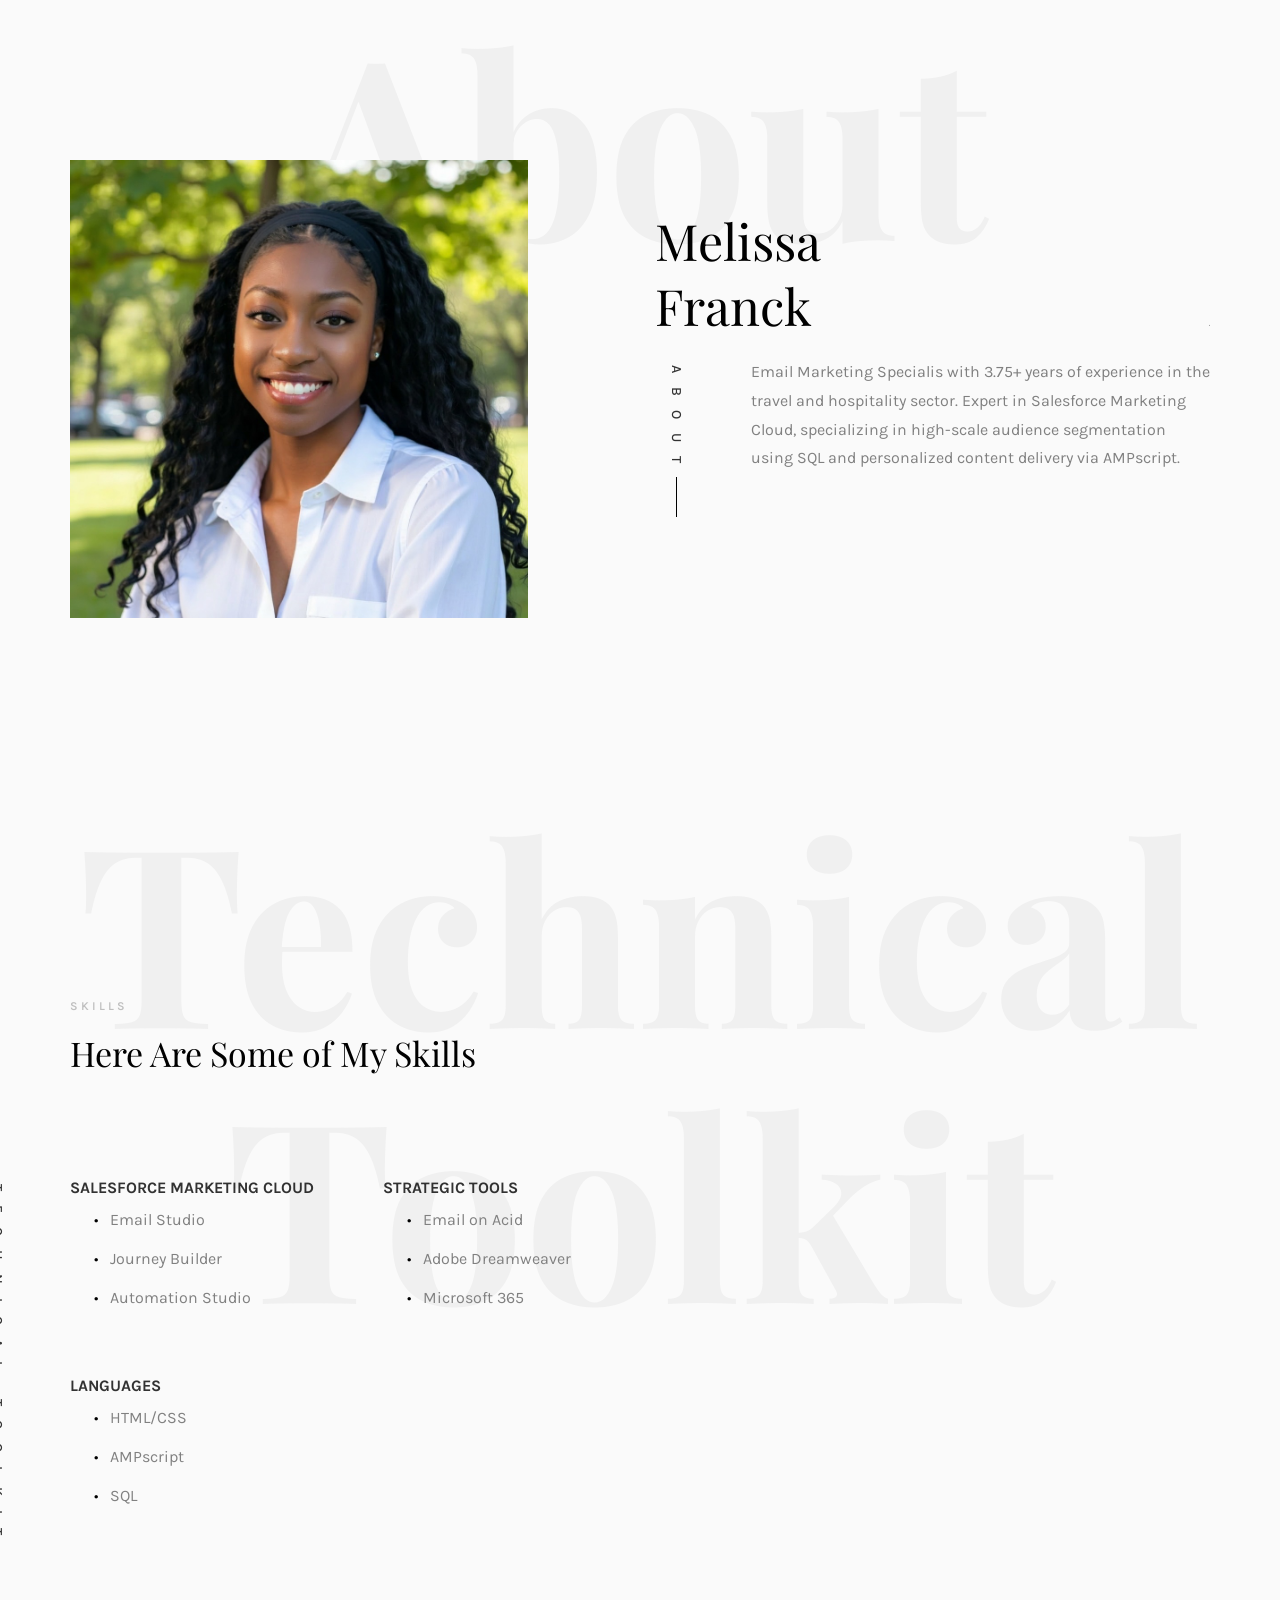
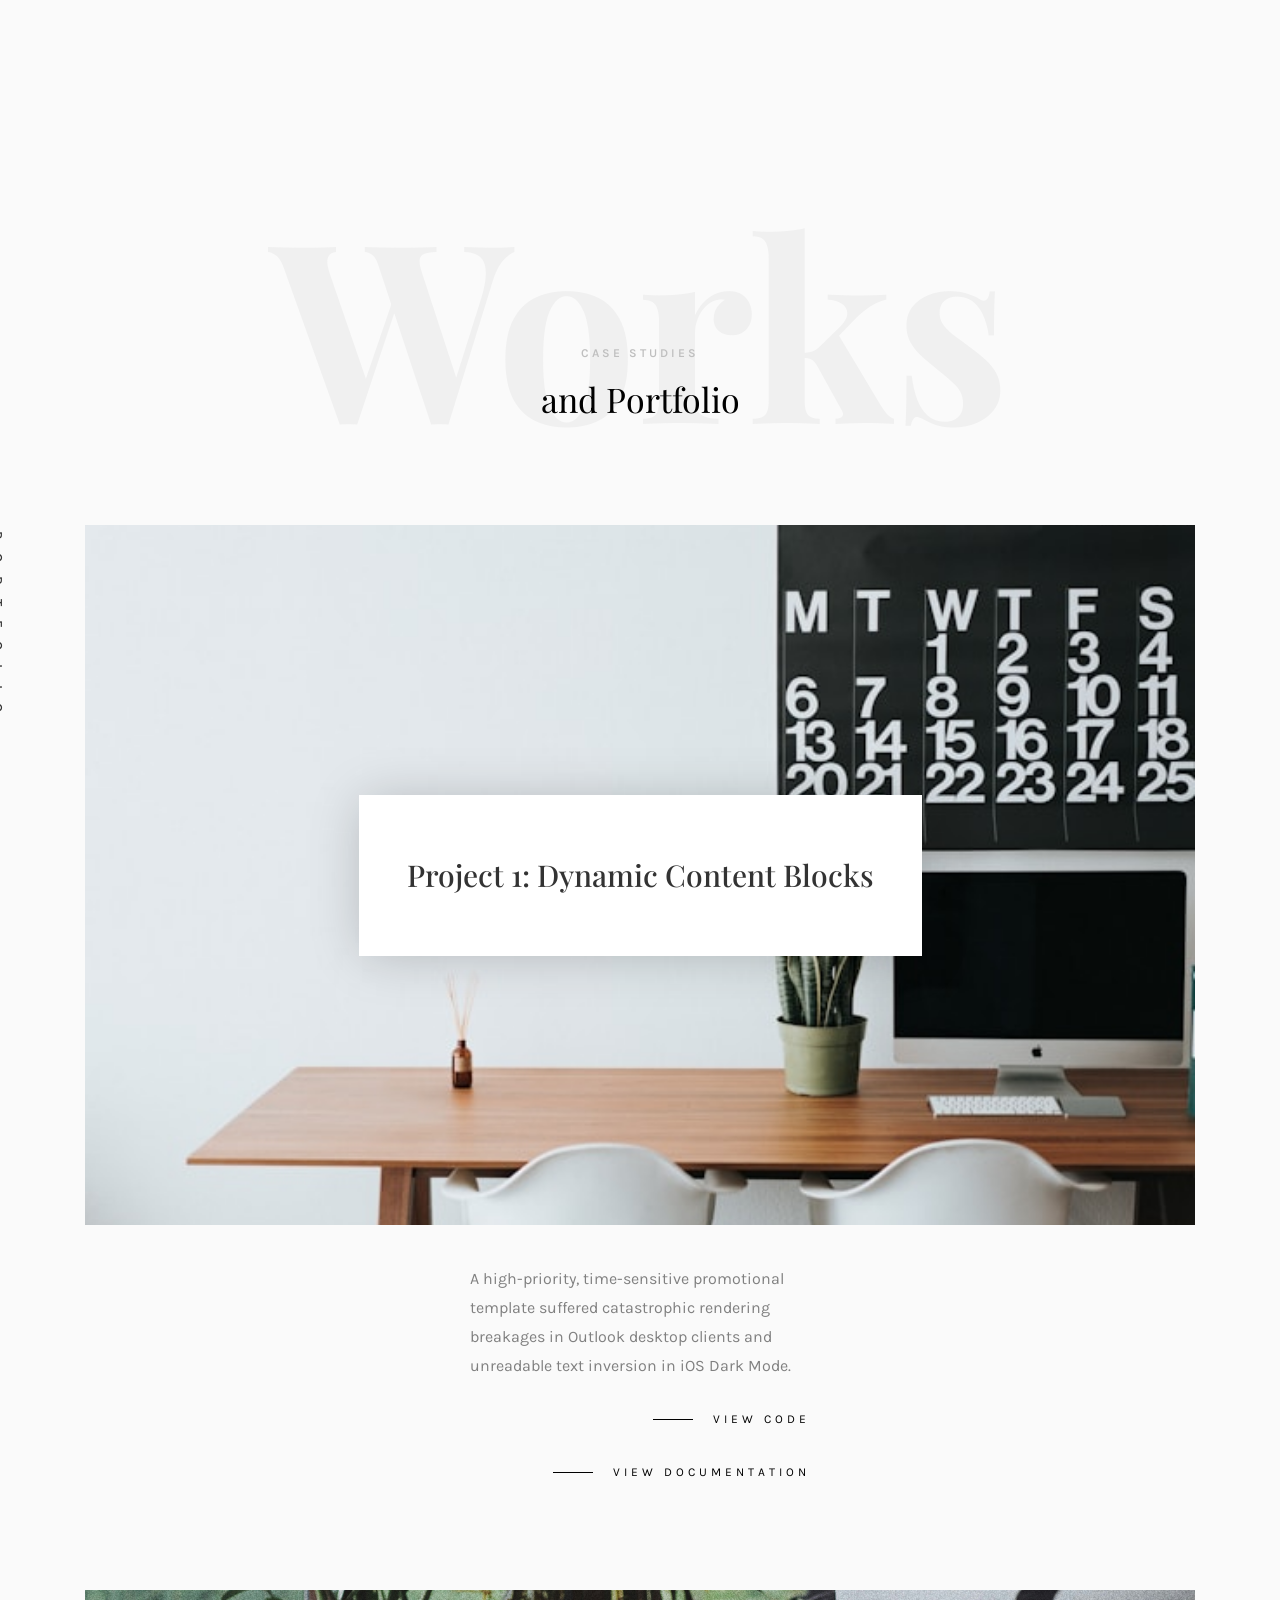
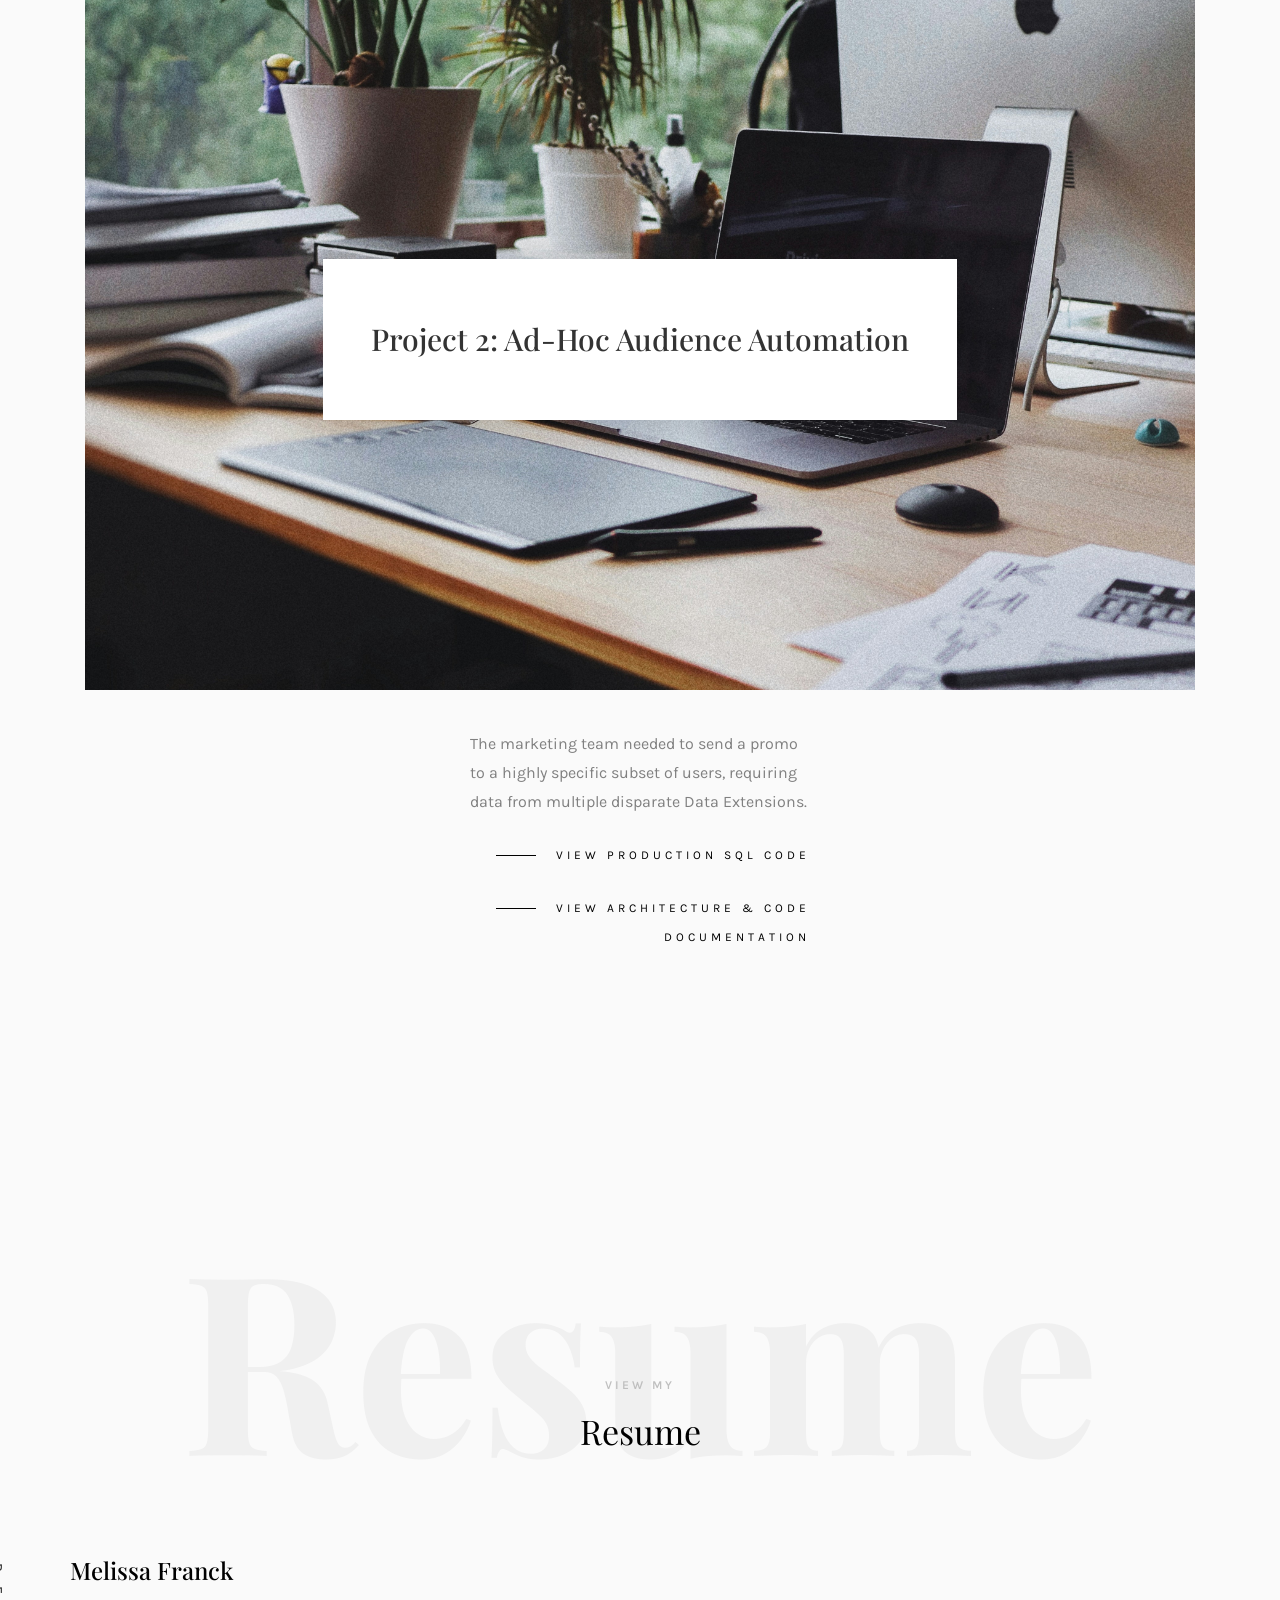
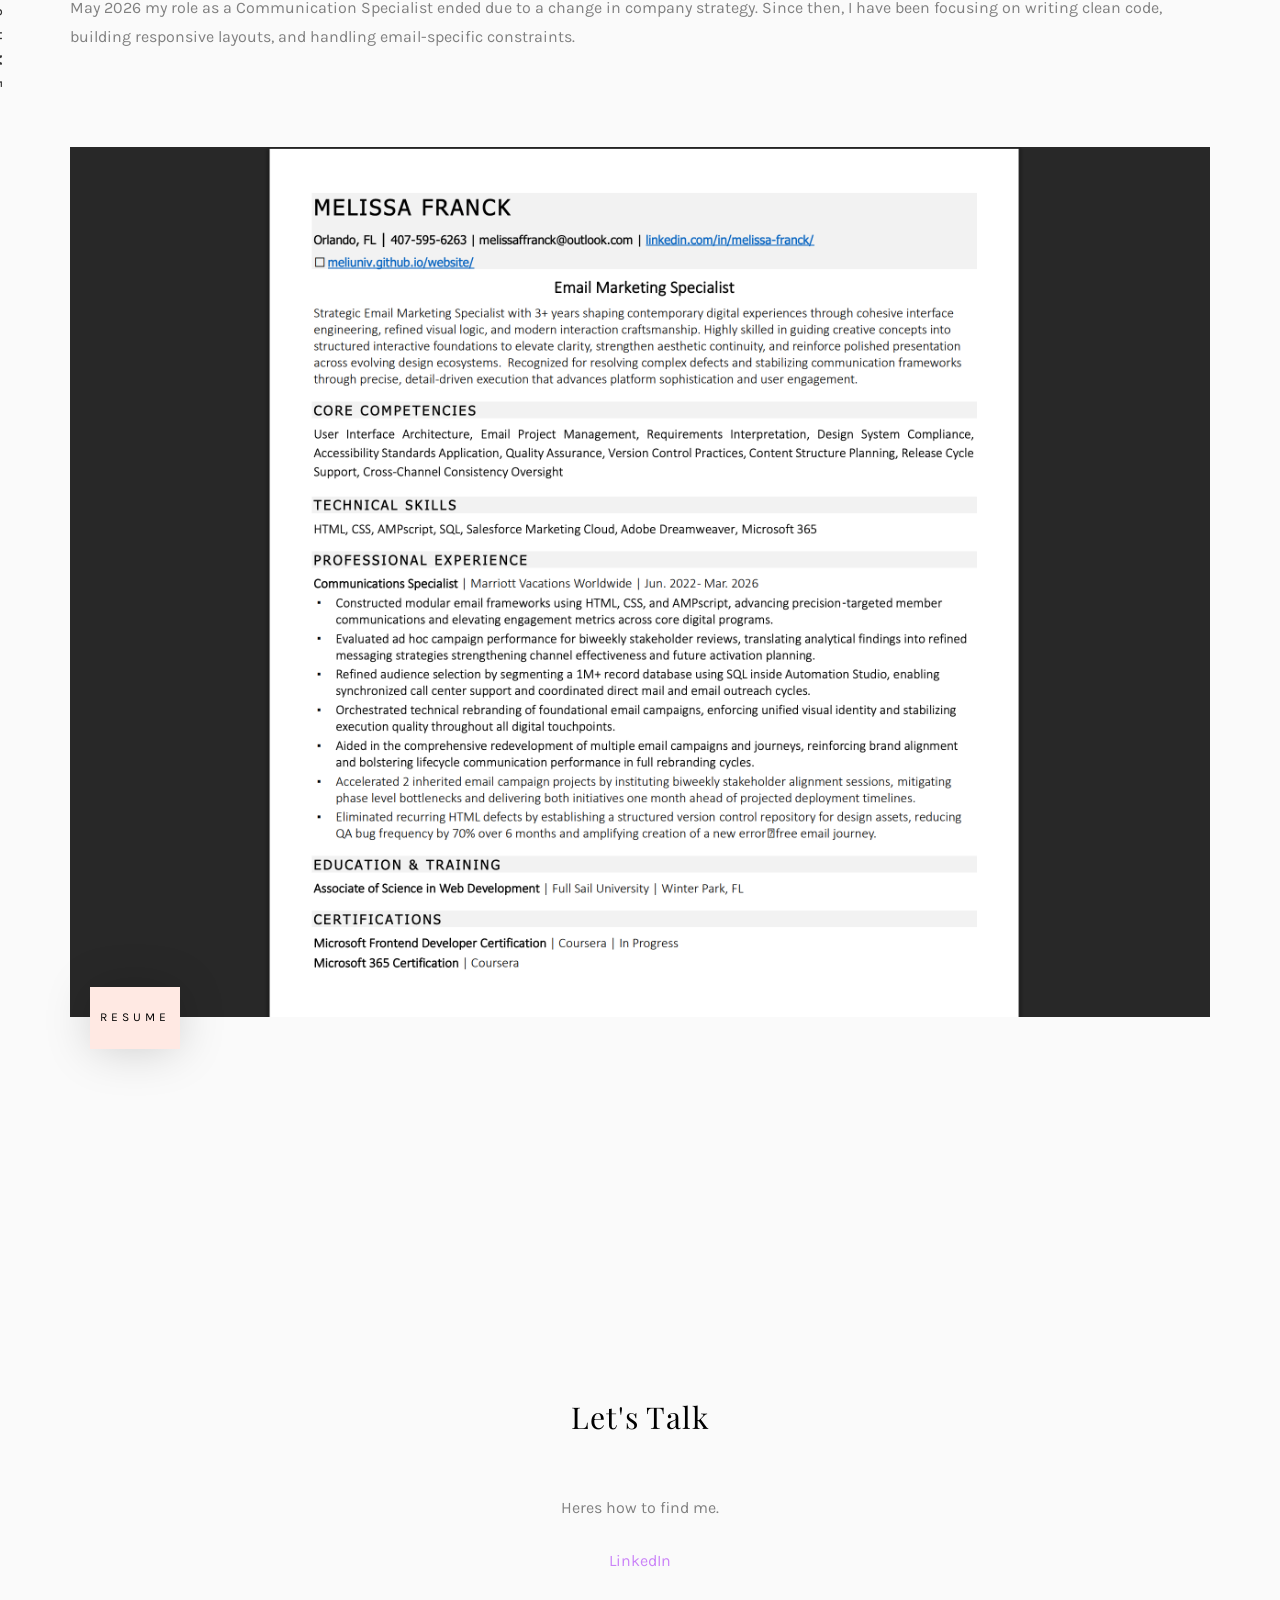
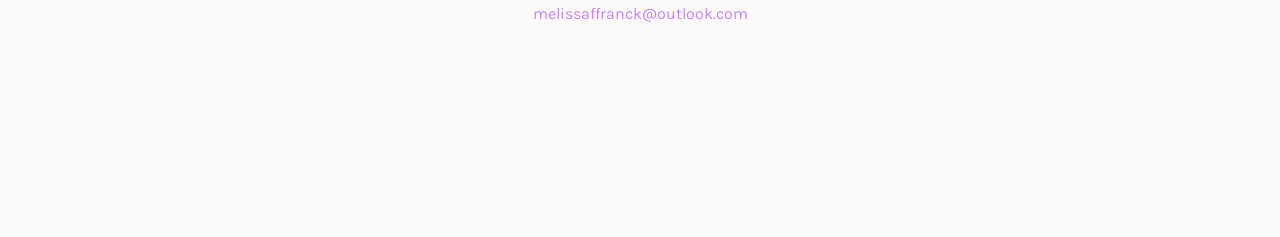
==== index.html @ dae43b3b "updated resume section and png and showed projects" ====
<!DOCTYPE HTML>
<html>
	<head>
	<meta charset="utf-8">
	<meta http-equiv="X-UA-Compatible" content="IE=edge">
	<title>Melissa Franck</title>
	<meta name="viewport" content="width=device-width, initial-scale=1.0">
	<meta name="description" content="" />
	<meta name="keywords" content="" />
	<meta name="author" content="" />

  <!-- Facebook and Twitter integration -->
	<meta property="og:title" content=""/>
	<meta property="og:image" content=""/>
	<meta property="og:url" content=""/>
	<meta property="og:site_name" content=""/>
	<meta property="og:description" content=""/>
	<meta name="twitter:title" content="" />
	<meta name="twitter:image" content="" />
	<meta name="twitter:url" content="" />
	<meta name="twitter:card" content="" />

	<!-- Place favicon.ico and apple-touch-icon.png in the root directory -->
	<link rel="shortcut icon" href="favicon.ico">

	<link href="https://fonts.googleapis.com/css?family=Karla:400,700" rel="stylesheet">
	<link href="https://fonts.googleapis.com/css?family=Playfair+Display:400,400i,700" rel="stylesheet">
	
	<!-- Animate.css -->
	<link rel="stylesheet" href="css/animate.css">
	<!-- Icomoon Icon Fonts-->
	<link rel="stylesheet" href="css/icomoon.css">
	<!-- Bootstrap  -->
	<link rel="stylesheet" href="css/bootstrap.css">
	<!-- Owl Carousel -->
	<link rel="stylesheet" href="css/owl.carousel.min.css">
	<link rel="stylesheet" href="css/owl.theme.default.min.css">
	<!-- Magnific Popup -->
	<link rel="stylesheet" href="css/magnific-popup.css">

	<link rel="stylesheet" href="css/style.css">


	<!-- Modernizr JS -->
	<script src="js/modernizr-2.6.2.min.js"></script>
	<!-- FOR IE9 below -->
	<!--[if lt IE 9]>
	<script src="js/respond.min.js"></script>
	<![endif]-->

	</head>
	<body>

	<nav id="colorlib-main-nav" role="navigation">
		<a href="#" class="js-colorlib-nav-toggle colorlib-nav-toggle active"><i></i></a>
		<div class="js-fullheight colorlib-table">
			<div class="colorlib-table-cell js-fullheight">
				<div class="row">
					<div class="col-md-12">
						<div class="form-group">
							<input type="text" class="form-control" id="search" placeholder="Enter any key to search...">
							<button type="submit" class="btn btn-primary"><i class="icon-search3"></i></button>
						</div>
					</div>
				</div>
				<div class="row">
					<div class="col-md-12">
						<ul>
							<li class="active"><a href="index.html">Home</a></li>
							<li><a href="services.html">Services</a></li>
							<li><a href="work.html">Work</a></li>
							<li><a href="blog.html">Blog</a></li>
							<li><a href="about.html">About</a></li>
							<li><a href="contact.html">Contact</a></li>
						</ul>
					</div>
				</div>
				<div class="row">
					<div class="col-md-12">
						<h2 class="head-title">Works</h2>
						<a href="images/work-1.jpg" class="gallery image-popup-link text-center" style="background-image: url(images/work-1.jpg);">
							<span><i class="icon-search3"></i></span>
						</a>
						<a href="images/work-2.jpg" class="gallery image-popup-link text-center" style="background-image: url(images/work-2.jpg);">
							<span><i class="icon-search3"></i></span>
						</a>
						<a href="images/work-3.jpg" class="gallery image-popup-link text-center" style="background-image: url(images/work-3.jpg);">
							<span><i class="icon-search3"></i></span>
						</a>
						<a href="images/work-4.jpg" class="gallery image-popup-link text-center" style="background-image: url(images/work-4.jpg);">
							<span><i class="icon-search3"></i></span>
						</a>
					</div>
				</div>
			</div>
		</div>
	</nav>
	
	<!--<div id="colorlib-page">
		<header>
			<div class="container">
				<div class="row">
					<div class="col-md-12">
						<div class="colorlib-navbar-brand">
							<a class="colorlib-logo" href="index.html"><span>No</span><span>ah</span></a>
						</div>
						<a href="#" class="js-colorlib-nav-toggle colorlib-nav-toggle"><i></i></a>
					</div>
				</div>
			</div>
		</header>--->
		<div id="colorlib-about">
			<div class="container">
				<div class="row text-center">
					<h2 class="bold">About</h2>
				</div>
				<div class="row">
					<div class="col-md-5 animate-box">
						<div class="owl-carousel3">
							<div class="item">
								<img class="img-responsive about-img" src="images/mf-pfp_1.jpeg" alt="html5 bootstrap template by colorlib.com">
							</div>
							<div class="item">
								<img class="img-responsive about-img" src="images/mf-pfp_2.jpeg" alt="html5 bootstrap template by colorlib.com">
							</div>
						</div>
					</div>
					<div class="col-md-6 col-md-push-1 animate-box">
						<div class="about-desc">
							<div class="owl-carousel3">
								<div class="item">
									<h2><span>Melissa</span><span>Franck</span></h2>
								</div>
								<div class="item">
									<h2><span>I'm</span><span>A Email Marketing Specialist</span></h2>
								</div>
							</div>
							<div class="desc">
								<div class="rotate">
									<h2 class="heading">About</h2>
								</div>
								<p> Email Marketing Specialis with 3.75+ years of
									experience in the travel and hospitality sector. Expert in
									Salesforce Marketing Cloud, specializing in high-scale
									audience segmentation using SQL and personalized
									content delivery via AMPscript.</p>
						
								
							</div>
						</div>
					</div>
				</div>
			</div>
		</div>
		<div id="colorlib-services">
			<div class="container">
				<div class="row text-center">
					<h2 class="bold">Technical Toolkit</h2>
				</div>
				    <div class="row">
					<div class="col-md-12">
						<div class="services-flex">
							<div class="one-third">
								<div class="row">
									<div class="col-md-12 col-md-offset-0 animate-box intro-heading">
										<span>Skills</span>
										<h2>Here Are Some of My Skills</h2>
									</div>
								</div>
								<div class="row">
									<div class="col-md-12">
										<div class="rotate">
											<h2 class="heading">Technical Toolkit</h2>
										</div>
									</div>
									<div class="col-md-6">
										<div class="services animate-box">
											<h3>Salesforce Marketing Cloud</h3>
											<ul>
												<li>Email Studio</li>
												<li>Journey Builder</li>
												<li>Automation Studio</li>												
											</ul>
										</div>
									
										
										<div class="services animate-box">
											<h3>Languages</h3>
											<ul>
												<li>HTML/CSS</li>
												<li>AMPscript</li>
												<li>SQL</li>
											</ul>
										</div>
										
										
									</div>
									<div class="col-md-6">
										<div class="services animate-box">
											<h3>Strategic Tools</h3>
											<ul>
												<li>Email on Acid</li>
												<li>Adobe Dreamweaver</li>
												<li>Microsoft 365</li>
											</ul>
										</div>
										
										<!--<div class="services animate-box">
											<h3>4 - Web Marketing</h3>
											<ul>
												<li>Sales Marketing</li>
												<li>Invoice</li>
												<li>eCommerce</li>
											</ul>
										</div>-->
									</div>
								</div>
							</div>
							<div class="one-forth services-img" style="background-image: url(images/services-img-1.jpg);">
							</div>
						</div>
					</div>
				</div>
			</div>
		</div>

		<div id="colorlib-work">
			<div class="container">
				<div class="row text-center">
					<h2 class="bold">Works</h2>
				</div>
				<div class="row">
					<div class="col-md-12 col-md-offset-0 text-center animate-box intro-heading">
						<span>Case Studies</span>
						<h2>and Portfolio</h2>
					</div>
				</div>
				<div class="row">
					<div class="col-md-12">
						<div class="rotate">
							<h2 class="heading">Portfolio</h2>
						</div>
					</div>
				</div>
				<!--<div class="row">
					<div class="col-md-12">
						<div class="work-entry animate-box">
							<a href="emails/sunny-ventures.html" class="work-img" style="background-image: url(images/project-a-bg.jpg);">
								<div class="display-t">
									<div class="work-name">
										<h2>Comprehensive Campaign Breakdown</h2>
									</div>
								</div>
							</a>
							<div class="col-md-4 col-md-offset-4">
								<div class="desc">
									<p>Coded a fully responsive light mode HTML promotional email featuring a dynamic CSS/GIF countdown timer. Performed extensive QA testing using Litmos/Email on Acid to ensure fallback static images displayed perfectly if a mail client blocked animations.</p>
									<p class="read"><a href="emails/sunny-ventures.html">View More</a></p>
								</div>
							</div>
						</div>
					</div> 
					<div class="col-md-12">
						<div class="work-entry animate-box">
							<a href="emails/traveler-recap.html" class="work-img" style="background-image: url(images/project-b-bg.jpg);">
								<div class="display-t">
									<div class="work-name">
										<h2>Dynamic Personalization & Data Schema Mapping Using AMPscript</h2>
									</div>
								</div>
							</a>
							<div class="col-md-4 col-md-offset-4">
								<div class="desc">
									<p>Developed an automated HTML email template using AMPscript to dynamically pull unique data points (maps "nights stayed," "loyalty points earned," and "favorite destinations") from a mock relational database.</p>
									<p class="read"><a href="emails/traveler-recap.html">View More</a></p>
								</div>
							</div>
						</div>
					</div>-->
					<div class="col-md-12">
						<div class="work-entry animate-box">
							<a href="#" class="work-img" style="background-image: url(images/project-c-bg.jpg);">
								<div class="display-t">
									<div class="work-name">
										<h2>Project 1: Dynamic Content Blocks</h2>
									</div>
								</div>
							</a>
							<div class="col-md-4 col-md-offset-4">
								<div class="desc">
									<p>A high-priority, time-sensitive promotional template suffered catastrophic rendering breakages in Outlook desktop clients and unreadable text inversion in iOS Dark Mode.</p>
									<p class="read"><a href="emails/project-1-ampscript/ampscriptEmail.html">View Code</a></p>
									<p class="read"><a href="emails/project-1-ampscript/README.md">View Documentation</a></p>
								</div>
							</div>
						</div>
					</div>
					<div class="col-md-12">
						<div class="work-entry animate-box">
							<a href="emails/project-4-sql/README.md" class="work-img" style="background-image: url(images/project-d-bg.jpg);">
								<div class="display-t">
									<div class="work-name">
										<h2>Project 2: Ad-Hoc Audience Automation</h2>
									</div>
								</div>
							</a>
							<div class="col-md-4 col-md-offset-4">
								<div class="desc">
									<p>The marketing team needed to send a promo to a highly specific subset of users, requiring data from multiple disparate Data Extensions.</p>
									<p class="read"><a href="emails/project-2-sql/adhoc_segmentation.sql">View Production SQL Code</a></p>
									<p class="read"><a href="emails/project-2-sql/README.md">View Architecture & Code Documentation</a></p>
								
								</div>
							</div>
						</div>
					</div>
				</div>
			</div>
		</div>

		<div id="colorlib-blog">
			<div class="container">
				<div class="row text-center">
					<h2 class="bold">Resume</h2>
				</div>
				<div class="row">
					<div class="col-md-12 col-md-offset-0 text-center animate-box intro-heading">
						<span>View My</span>
						<h2>Resume</h2>
					</div>
				</div>
				<div class="row">
					<div class="col-md-12">
						<div class="rotate">
							<h2 class="heading">Resume</h2>
						</div>
					</div>
				</div>
				<div class="row">
					<div>
						<div class="item">
							<div class="col-md-12">
								<div class="article">
									<!--<a href="blog.html" class="blog-img">
										<img class="img-responsive" src="images/FranckMResume202604.png" alt="Melissa Franck Resume">
										<div class="overlay"></div>
										<div class="link">
											<span class="read">View Resume</span>
										</div>
									</a>-->
									<div class="desc">
										<!--<span class="meta">As of May 2026</span>-->
										<h2><a href="pdf/FMelissa_Resume.pdf">Melissa Franck</a></h2>
										<p>May 2026 my role as a Communication Specialist ended due to a change in company strategy. Since then, I have been focusing on writing clean code, building responsive layouts, and handling email-specific constraints.</p>
									</div>
								</div>
							</div>
						</div>
						<div class="item">
							<div class="col-md-12">
								<div class="article">
									<a href="pdf/FMelissa_Resume.pdf" class="blog-img">
										<img class="img-responsive" src="images/FranckMelissa_Resume.png" alt="Melissa Franck Resume">
										<div class="overlay"></div>
										<div class="link">
											<span class="read">Read more</span>
										</div>
									</a>
									<div class="desc">
										<span class="meta">Resume</span>
										<!--<h2><a href="blog.html">A Japanese Constellation</a></h2>
										<p>When she reached the first hills of the Italic Mountains, she had a last view back on the skyline of her hometown Bookmarksgrove</p>-->
									</div>
								</div>
							</div>
						</div>
					<!--<div class="item">
							<div class="col-md-12">
								<div class="article">
									<a href="https://coursera.org/share/548babc1b8b33291d6749900188034a8" class="blog-img">
										<img class="img-responsive" src="images/Coursera-Certification.png" alt="Melissa Franck Coursera Certification">
										<div class="overlay"></div>
										<div class="link">
											<span class="read">Read More</span>
										</div>
									</a>
									<div class="desc">
										<span class="meta">Foundations of Front-End Development</span>
										<h2><a href="blog.html">A Japanese Constellation</a></h2>
										<p>When she reached the first hills of the Italic Mountains, she had a last view back on the skyline of her hometown Bookmarksgrove</p>
									</div>
								</div>
							</div>
						</div>-->
					</div>
				</div>
			</div>
		</div>

		<!--<div id="colorlib-testimony">
			<div class="container">
				<div class="row text-center">
					<h2 class="bold">Testimonies</h2>
				</div>
				<div class="row">
					<div class="col-md-12 col-md-offset-0 text-center animate-box intro-heading">
						<span>Testimonies</span>
						<h2>Clients Says</h2>
					</div>
				</div>
				<div class="row">
					<div class="col-md-12">
						<div class="rotate">
							<h2 class="heading">Says</h2>
						</div>
					</div>
				</div>
				<div class="row animate-box">
					<div class="owl-carousel">
						<div class="item">
							<div class="col-md-12 text-center">
								<div class="testimony">
									<blockquote>
										<p>"A small river named Duden flows by their place and supplies it with the necessary regelialia.</p>
										<span>" &mdash; George Brooks</span>
									</blockquote>
								</div>
							</div>
						</div>
						<div class="item">
							<div class="col-md-12 text-center">
								<div class="testimony">
									<blockquote>
										<p>"Even the all-powerful Pointing has no control about the blind texts it is an almost unorthographic life One day however a small line of blind text by the name of Lorem Ipsum decided to leave for the far World of Grammar.</p>
										<span>" &mdash; Daniel Foster</span>
									</blockquote>
								</div>
							</div>
						</div>
						<div class="item">
							<div class="col-md-12 text-center">
								<div class="testimony">
									<blockquote>
										<p>"When she reached the first hills of the Italic Mountains, she had a last view back on the skyline of her hometown Bookmarksgrove</p>
										<span>" &mdash; Liam Jenkins</span>
									</blockquote>
								</div>
							</div>
						</div>
					</div>
				</div>
			</div>
		</div>--->

		<footer>
			<div id="footer">
				<div class="container">
					<div class="row">
						<div class="col-md-5 col-pb-sm">
							<div class="row">
								<div class="container text-center">
									<h2>Let's Talk</h2>
									<p>Heres how to find me.</p>
									<p><a href="https://www.linkedin.com/in/melissa-franck">LinkedIn</a></p>
									<p><a href="mailto:melissaffranck@outlook.com">melissaffranck@outlook.com</a></p>	
								</div>
							</div>
						</div>
                    
						<!---
							<h2>Latest Blog</h2>
							<div class="f-entry">
								<a href="#" class="featured-img" style="background-image: url(images/img-1.jpg);"></a>
								<div class="desc">
									<span>February 15, 2018</span>
									<h3><a href="#">Art Gallery in Japan</a></h3>
								</div>
							</div>
							<div class="f-entry">
								<a href="#" class="featured-img" style="background-image: url(images/img-2.jpg);"></a>
								<div class="desc">
									<span>February 9, 2018</span>
									<h3><a href="#">A Japanese Constellation</a></h3>
								</div>
							</div>
							<div class="f-entry">
								<a href="#" class="featured-img" style="background-image: url(images/img-3.jpg);"></a>
								<div class="desc">
									<span>February 15, 2018</span>
									<h3><a href="#">Road Trip</a></h3>
								</div>
							</div>
						</div>
						
							<h2>Newsletter</h2>
							<p>A small river named Duden flows by their place and supplies it with the necessary regelialia</p>
							<div class="subscribe text-center">
								<div class="form-group">
									<input type="text" class="form-control text-center" placeholder="Enter Email address">
									<input type="submit" value="Subscribe" class="btn btn-primary btn-custom">
								</div>
							</div>
						</div>
					</div>
				</div>
			</div>-->
		</footer>
	

	<!-- jQuery -->
	<script src="js/jquery.min.js"></script>
	<!-- jQuery Easing -->
	<script src="js/jquery.easing.1.3.js"></script>
	<!-- Bootstrap -->
	<script src="js/bootstrap.min.js"></script>
	<!-- Waypoints -->
	<script src="js/jquery.waypoints.min.js"></script>
	<!-- Owl Carousel -->
	<script src="js/owl.carousel.min.js"></script>
	<!-- Magnific Popup -->
	<script src="js/jquery.magnific-popup.min.js"></script>
	<script src="js/magnific-popup-options.js"></script>

	<!-- Main JS (Do not remove) -->
	<script src="js/main.js"></script>

	</body>
</html>
---- css/icomoon.css ----
@font-face {
  font-family: 'icomoon';
  src:  url('fonts/icomoon.eot?tmere9');
  src:  url('fonts/icomoon.eot?tmere9#iefix') format('embedded-opentype'),
    url('fonts/icomoon.ttf?tmere9') format('truetype'),
    url('fonts/icomoon.woff?tmere9') format('woff'),
    url('fonts/icomoon.svg?tmere9#icomoon') format('svg');
  font-weight: normal;
  font-style: normal;
}

[class^="icon-"], [class*=" icon-"] {
  /* use !important to prevent issues with browser extensions that change fonts */
  font-family: 'icomoon' !important;
  speak: none;
  font-style: normal;
  font-weight: normal;
  font-variant: normal;
  text-transform: none;
  line-height: 1;

  /* Better Font Rendering =========== */
  -webkit-font-smoothing: antialiased;
  -moz-osx-font-smoothing: grayscale;
}

.icon-activity:before {
  content: "\e900";
}
.icon-airplay:before {
  content: "\e901";
}
.icon-alert-circle:before {
  content: "\e902";
}
.icon-alert-octagon:before {
  content: "\e903";
}
.icon-alert-triangle:before {
  content: "\e904";
}
.icon-align-center:before {
  content: "\e905";
}
.icon-align-justify:before {
  content: "\e906";
}
.icon-align-left:before {
  content: "\e907";
}
.icon-align-right:before {
  content: "\e908";
}
.icon-anchor:before {
  content: "\e909";
}
.icon-aperture:before {
  content: "\e90a";
}
.icon-arrow-down3:before {
  content: "\e90b";
}
.icon-arrow-down-circle:before {
  content: "\e90c";
}
.icon-arrow-down-left3:before {
  content: "\e90d";
}
.icon-arrow-down-right3:before {
  content: "\e90e";
}
.icon-arrow-left3:before {
  content: "\e90f";
}
.icon-arrow-left-circle:before {
  content: "\e910";
}
.icon-arrow-right3:before {
  content: "\e911";
}
.icon-arrow-right-circle:before {
  content: "\e912";
}
.icon-arrow-up3:before {
  content: "\e913";
}
.icon-arrow-up-circle:before {
  content: "\e914";
}
.icon-arrow-up-left3:before {
  content: "\e915";
}
.icon-arrow-up-right3:before {
  content: "\e916";
}
.icon-at-sign:before {
  content: "\e917";
}
.icon-award:before {
  content: "\e918";
}
.icon-bar-chart:before {
  content: "\e919";
}
.icon-bar-chart-2:before {
  content: "\e91a";
}
.icon-battery:before {
  content: "\e91b";
}
.icon-battery-charging:before {
  content: "\e91c";
}
.icon-bell2:before {
  content: "\e91d";
}
.icon-bell-off:before {
  content: "\e91e";
}
.icon-bluetooth:before {
  content: "\e91f";
}
.icon-bold2:before {
  content: "\e920";
}
.icon-book2:before {
  content: "\e921";
}
.icon-book-open:before {
  content: "\e922";
}
.icon-bookmark2:before {
  content: "\e923";
}
.icon-box:before {
  content: "\e924";
}
.icon-briefcase2:before {
  content: "\e925";
}
.icon-calendar2:before {
  content: "\e926";
}
.icon-camera2:before {
  content: "\e927";
}
.icon-camera-off:before {
  content: "\e928";
}
.icon-cast:before {
  content: "\e929";
}
.icon-check:before {
  content: "\e92a";
}
.icon-check-circle:before {
  content: "\e92b";
}
.icon-check-square:before {
  content: "\e92c";
}
.icon-chevron-down:before {
  content: "\e92d";
}
.icon-chevron-left:before {
  content: "\e92e";
}
.icon-chevron-right:before {
  content: "\e92f";
}
.icon-chevron-up:before {
  content: "\e930";
}
.icon-chevrons-down:before {
  content: "\e931";
}
.icon-chevrons-left:before {
  content: "\e932";
}
.icon-chevrons-right:before {
  content: "\e933";
}
.icon-chevrons-up:before {
  content: "\e934";
}
.icon-chrome2:before {
  content: "\e935";
}
.icon-circle:before {
  content: "\e936";
}
.icon-clipboard2:before {
  content: "\e937";
}
.icon-clock3:before {
  content: "\e938";
}
.icon-cloud2:before {
  content: "\e939";
}
.icon-cloud-drizzle:before {
  content: "\e93a";
}
.icon-cloud-lightning:before {
  content: "\e93b";
}
.icon-cloud-off:before {
  content: "\e93c";
}
.icon-cloud-rain:before {
  content: "\e93d";
}
.icon-cloud-snow:before {
  content: "\e93e";
}
.icon-code:before {
  content: "\e93f";
}
.icon-codepen2:before {
  content: "\e940";
}
.icon-command2:before {
  content: "\e941";
}
.icon-compass3:before {
  content: "\e942";
}
.icon-copy2:before {
  content: "\e943";
}
.icon-corner-down-left:before {
  content: "\e944";
}
.icon-corner-down-right:before {
  content: "\e945";
}
.icon-corner-left-down:before {
  content: "\e946";
}
.icon-corner-left-up:before {
  content: "\e947";
}
.icon-corner-right-down:before {
  content: "\e948";
}
.icon-corner-right-up:before {
  content: "\e949";
}
.icon-corner-up-left:before {
  content: "\e94a";
}
.icon-corner-up-right:before {
  content: "\e94b";
}
.icon-cpu:before {
  content: "\e94c";
}
.icon-credit-card2:before {
  content: "\e94d";
}
.icon-crop2:before {
  content: "\e94e";
}
.icon-crosshair:before {
  content: "\e94f";
}
.icon-database2:before {
  content: "\e950";
}
.icon-delete:before {
  content: "\e951";
}
.icon-disc:before {
  content: "\e952";
}
.icon-dollar-sign:before {
  content: "\e953";
}
.icon-download4:before {
  content: "\e954";
}
.icon-download-cloud:before {
  content: "\e955";
}
.icon-droplet2:before {
  content: "\e956";
}
.icon-edit:before {
  content: "\e957";
}
.icon-edit-2:before {
  content: "\e958";
}
.icon-edit-3:before {
  content: "\e959";
}
.icon-external-link:before {
  content: "\e95a";
}
.icon-eye2:before {
  content: "\e95b";
}
.icon-eye-off:before {
  content: "\e95c";
}
.icon-facebook3:before {
  content: "\e95d";
}
.icon-fast-forward:before {
  content: "\e95e";
}
.icon-feather:before {
  content: "\e95f";
}
.icon-file:before {
  content: "\e960";
}
.icon-file-minus:before {
  content: "\e961";
}
.icon-file-plus:before {
  content: "\e962";
}
.icon-file-text3:before {
  content: "\e963";
}
.icon-film2:before {
  content: "\e964";
}
.icon-filter2:before {
  content: "\e965";
}
.icon-flag2:before {
  content: "\e966";
}
.icon-folder2:before {
  content: "\e967";
}
.icon-folder-minus2:before {
  content: "\e968";
}
.icon-folder-plus2:before {
  content: "\e969";
}
.icon-git-branch:before {
  content: "\e96a";
}
.icon-git-commit:before {
  content: "\e96b";
}
.icon-git-merge:before {
  content: "\e96c";
}
.icon-git-pull-request:before {
  content: "\e96d";
}
.icon-github2:before {
  content: "\e96e";
}
.icon-gitlab:before {
  content: "\e96f";
}
.icon-globe:before {
  content: "\e970";
}
.icon-grid:before {
  content: "\e971";
}
.icon-hard-drive:before {
  content: "\e972";
}
.icon-hash:before {
  content: "\e973";
}
.icon-headphones2:before {
  content: "\e974";
}
.icon-heart2:before {
  content: "\e975";
}
.icon-help-circle:before {
  content: "\e976";
}
.icon-home4:before {
  content: "\e977";
}
.icon-image2:before {
  content: "\e978";
}
.icon-inbox:before {
  content: "\e979";
}
.icon-info2:before {
  content: "\e97a";
}
.icon-instagram2:before {
  content: "\e97b";
}
.icon-italic2:before {
  content: "\e97c";
}
.icon-layers:before {
  content: "\e97d";
}
.icon-layout:before {
  content: "\e97e";
}
.icon-life-buoy:before {
  content: "\e97f";
}
.icon-link2:before {
  content: "\e980";
}
.icon-link-2:before {
  content: "\e981";
}
.icon-linkedin3:before {
  content: "\e982";
}
.icon-list3:before {
  content: "\e983";
}
.icon-loader:before {
  content: "\e984";
}
.icon-lock2:before {
  content: "\e985";
}
.icon-log-in:before {
  content: "\e986";
}
.icon-log-out:before {
  content: "\e987";
}
.icon-mail5:before {
  content: "\e988";
}
.icon-map3:before {
  content: "\e989";
}
.icon-map-pin:before {
  content: "\e98a";
}
.icon-maximize:before {
  content: "\e98b";
}
.icon-maximize-2:before {
  content: "\e98c";
}
.icon-menu5:before {
  content: "\e98d";
}
.icon-message-circle:before {
  content: "\e98e";
}
.icon-message-square:before {
  content: "\e98f";
}
.icon-mic2:before {
  content: "\e990";
}
.icon-mic-off:before {
  content: "\e991";
}
.icon-minimize:before {
  content: "\e992";
}
.icon-minimize-2:before {
  content: "\e993";
}
.icon-minus2:before {
  content: "\e994";
}
.icon-minus-circle:before {
  content: "\e995";
}
.icon-minus-square:before {
  content: "\e996";
}
.icon-monitor:before {
  content: "\e997";
}
.icon-moon:before {
  content: "\e998";
}
.icon-more-horizontal:before {
  content: "\e999";
}
.icon-more-vertical:before {
  content: "\e99a";
}
.icon-move:before {
  content: "\e99b";
}
.icon-music2:before {
  content: "\e99c";
}
.icon-navigation:before {
  content: "\e99d";
}
.icon-navigation-2:before {
  content: "\e99e";
}
.icon-octagon:before {
  content: "\e99f";
}
.icon-package:before {
  content: "\e9a0";
}
.icon-paperclip:before {
  content: "\e9a1";
}
.icon-pause3:before {
  content: "\e9a2";
}
.icon-pause-circle:before {
  content: "\e9a3";
}
.icon-percent:before {
  content: "\e9a4";
}
.icon-phone2:before {
  content: "\e9a5";
}
.icon-phone-call:before {
  content: "\e9a6";
}
.icon-phone-forwarded:before {
  content: "\e9a7";
}
.icon-phone-incoming:before {
  content: "\e9a8";
}
.icon-phone-missed:before {
  content: "\e9a9";
}
.icon-phone-off:before {
  content: "\e9aa";
}
.icon-phone-outgoing:before {
  content: "\e9ab";
}
.icon-pie-chart2:before {
  content: "\e9ac";
}
.icon-play4:before {
  content: "\e9ad";
}
.icon-play-circle:before {
  content: "\e9ae";
}
.icon-plus2:before {
  content: "\e9af";
}
.icon-plus-circle:before {
  content: "\e9b0";
}
.icon-plus-square:before {
  content: "\e9b1";
}
.icon-pocket:before {
  content: "\e9b2";
}
.icon-power2:before {
  content: "\e9b3";
}
.icon-printer2:before {
  content: "\e9b4";
}
.icon-radio:before {
  content: "\e9b5";
}
.icon-refresh-ccw:before {
  content: "\e9b6";
}
.icon-refresh-cw:before {
  content: "\e9b7";
}
.icon-repeat:before {
  content: "\e9b8";
}
.icon-rewind:before {
  content: "\e9b9";
}
.icon-rotate-ccw:before {
  content: "\e9ba";
}
.icon-rotate-cw:before {
  content: "\e9bb";
}
.icon-rss3:before {
  content: "\e9bc";
}
.icon-save:before {
  content: "\e9bd";
}
.icon-scissors2:before {
  content: "\e9be";
}
.icon-search2:before {
  content: "\e9bf";
}
.icon-send:before {
  content: "\e9c0";
}
.icon-server:before {
  content: "\e9c1";
}
.icon-settings:before {
  content: "\e9c2";
}
.icon-share3:before {
  content: "\e9c3";
}
.icon-share-2:before {
  content: "\e9c4";
}
.icon-shield2:before {
  content: "\e9c5";
}
.icon-shield-off:before {
  content: "\e9c6";
}
.icon-shopping-bag:before {
  content: "\e9c7";
}
.icon-shopping-cart:before {
  content: "\e9c8";
}
.icon-shuffle2:before {
  content: "\e9c9";
}
.icon-sidebar:before {
  content: "\e9ca";
}
.icon-skip-back:before {
  content: "\e9cb";
}
.icon-skip-forward:before {
  content: "\e9cc";
}
.icon-slack:before {
  content: "\e9cd";
}
.icon-slash:before {
  content: "\e9ce";
}
.icon-sliders:before {
  content: "\e9cf";
}
.icon-smartphone:before {
  content: "\e9d0";
}
.icon-speaker:before {
  content: "\e9d1";
}
.icon-square:before {
  content: "\e9d2";
}
.icon-star:before {
  content: "\e9d3";
}
.icon-stop-circle:before {
  content: "\e9d4";
}
.icon-sun2:before {
  content: "\e9d5";
}
.icon-sunrise:before {
  content: "\e9d6";
}
.icon-sunset:before {
  content: "\e9d7";
}
.icon-tablet2:before {
  content: "\e9d8";
}
.icon-tag:before {
  content: "\e9d9";
}
.icon-target2:before {
  content: "\e9da";
}
.icon-terminal2:before {
  content: "\e9db";
}
.icon-thermometer:before {
  content: "\e9dc";
}
.icon-thumbs-down:before {
  content: "\e9dd";
}
.icon-thumbs-up:before {
  content: "\e9de";
}
.icon-toggle-left:before {
  content: "\e9df";
}
.icon-toggle-right:before {
  content: "\e9e0";
}
.icon-trash:before {
  content: "\e9e1";
}
.icon-trash-2:before {
  content: "\e9e2";
}
.icon-trending-down:before {
  content: "\e9e3";
}
.icon-trending-up:before {
  content: "\e9e4";
}
.icon-triangle:before {
  content: "\e9e5";
}
.icon-truck2:before {
  content: "\e9e6";
}
.icon-tv2:before {
  content: "\e9e7";
}
.icon-twitter2:before {
  content: "\e9e8";
}
.icon-type:before {
  content: "\e9e9";
}
.icon-umbrella:before {
  content: "\e9ea";
}
.icon-underline2:before {
  content: "\e9eb";
}
.icon-unlock:before {
  content: "\e9ec";
}
.icon-upload4:before {
  content: "\e9ed";
}
.icon-upload-cloud:before {
  content: "\e9ee";
}
.icon-user2:before {
  content: "\e9ef";
}
.icon-user-check2:before {
  content: "\e9f0";
}
.icon-user-minus2:before {
  content: "\e9f1";
}
.icon-user-plus2:before {
  content: "\e9f2";
}
.icon-user-x:before {
  content: "\e9f3";
}
.icon-users2:before {
  content: "\e9f4";
}
.icon-video:before {
  content: "\e9f5";
}
.icon-video-off:before {
  content: "\e9f6";
}
.icon-voicemail:before {
  content: "\e9f7";
}
.icon-volume:before {
  content: "\e9f8";
}
.icon-volume-1:before {
  content: "\e9f9";
}
.icon-volume-2:before {
  content: "\e9fa";
}
.icon-volume-x:before {
  content: "\e9fb";
}
.icon-watch:before {
  content: "\e9fc";
}
.icon-wifi:before {
  content: "\e9fd";
}
.icon-wifi-off:before {
  content: "\e9fe";
}
.icon-wind:before {
  content: "\e9ff";
}
.icon-x:before {
  content: "\ea00";
}
.icon-x-circle:before {
  content: "\ea01";
}
.icon-x-square:before {
  content: "\ea02";
}
.icon-zap:before {
  content: "\ea03";
}
.icon-zap-off:before {
  content: "\ea04";
}
.icon-zoom-in2:before {
  content: "\ea05";
}
.icon-zoom-out2:before {
  content: "\ea06";
}
.icon-times:before {
  content: "\ea07";
}
.icon-tick:before {
  content: "\ea08";
}
.icon-plus3:before {
  content: "\ea09";
}
.icon-minus3:before {
  content: "\ea0a";
}
.icon-equals:before {
  content: "\ea0b";
}
.icon-divide:before {
  content: "\ea0c";
}
.icon-chevron-right2:before {
  content: "\ea0d";
}
.icon-chevron-left2:before {
  content: "\ea0e";
}
.icon-arrow-right-thick:before {
  content: "\ea0f";
}
.icon-arrow-left-thick:before {
  content: "\ea10";
}
.icon-th-small:before {
  content: "\ea11";
}
.icon-th-menu:before {
  content: "\ea12";
}
.icon-th-list:before {
  content: "\ea13";
}
.icon-th-large:before {
  content: "\ea14";
}
.icon-home5:before {
  content: "\ea15";
}
.icon-arrow-forward:before {
  content: "\ea16";
}
.icon-arrow-back:before {
  content: "\ea17";
}
.icon-rss4:before {
  content: "\ea18";
}
.icon-location3:before {
  content: "\ea19";
}
.icon-link3:before {
  content: "\ea1a";
}
.icon-image3:before {
  content: "\ea1b";
}
.icon-arrow-up-thick:before {
  content: "\ea1c";
}
.icon-arrow-down-thick:before {
  content: "\ea1d";
}
.icon-starburst:before {
  content: "\ea1e";
}
.icon-starburst-outline:before {
  content: "\ea1f";
}
.icon-star2:before {
  content: "\ea20";
}
.icon-flow-children:before {
  content: "\ea21";
}
.icon-export:before {
  content: "\ea22";
}
.icon-delete2:before {
  content: "\ea23";
}
.icon-delete-outline:before {
  content: "\ea24";
}
.icon-cloud-storage:before {
  content: "\ea25";
}
.icon-wi-fi:before {
  content: "\ea26";
}
.icon-heart3:before {
  content: "\ea27";
}
.icon-flash:before {
  content: "\ea28";
}
.icon-cancel:before {
  content: "\ea29";
}
.icon-backspace:before {
  content: "\ea2a";
}
.icon-attachment2:before {
  content: "\ea2b";
}
.icon-arrow-move:before {
  content: "\ea2c";
}
.icon-warning2:before {
  content: "\ea2d";
}
.icon-user3:before {
  content: "\ea2e";
}
.icon-radar:before {
  content: "\ea2f";
}
.icon-lock-open:before {
  content: "\ea30";
}
.icon-lock-closed:before {
  content: "\ea31";
}
.icon-location-arrow:before {
  content: "\ea32";
}
.icon-info3:before {
  content: "\ea33";
}
.icon-user-delete:before {
  content: "\ea34";
}
.icon-user-add:before {
  content: "\ea35";
}
.icon-media-pause:before {
  content: "\ea36";
}
.icon-group:before {
  content: "\ea37";
}
.icon-chart-pie:before {
  content: "\ea38";
}
.icon-chart-line:before {
  content: "\ea39";
}
.icon-chart-bar:before {
  content: "\ea3a";
}
.icon-chart-area:before {
  content: "\ea3b";
}
.icon-video2:before {
  content: "\ea3c";
}
.icon-point-of-interest:before {
  content: "\ea3d";
}
.icon-infinity:before {
  content: "\ea3e";
}
.icon-globe2:before {
  content: "\ea3f";
}
.icon-eye3:before {
  content: "\ea40";
}
.icon-cog2:before {
  content: "\ea41";
}
.icon-camera3:before {
  content: "\ea42";
}
.icon-upload5:before {
  content: "\ea43";
}
.icon-scissors3:before {
  content: "\ea44";
}
.icon-refresh:before {
  content: "\ea45";
}
.icon-pin:before {
  content: "\ea46";
}
.icon-key3:before {
  content: "\ea47";
}
.icon-info-large:before {
  content: "\ea48";
}
.icon-eject2:before {
  content: "\ea49";
}
.icon-download5:before {
  content: "\ea4a";
}
.icon-zoom:before {
  content: "\ea4b";
}
.icon-zoom-out3:before {
  content: "\ea4c";
}
.icon-zoom-in3:before {
  content: "\ea4d";
}
.icon-sort-numerically:before {
  content: "\ea4e";
}
.icon-sort-alphabetically:before {
  content: "\ea4f";
}
.icon-input-checked:before {
  content: "\ea50";
}
.icon-calender:before {
  content: "\ea51";
}
.icon-world:before {
  content: "\ea52";
}
.icon-notes:before {
  content: "\ea53";
}
.icon-code2:before {
  content: "\ea54";
}
.icon-arrow-sync:before {
  content: "\ea55";
}
.icon-arrow-shuffle:before {
  content: "\ea56";
}
.icon-arrow-repeat:before {
  content: "\ea57";
}
.icon-arrow-minimise:before {
  content: "\ea58";
}
.icon-arrow-maximise:before {
  content: "\ea59";
}
.icon-arrow-loop:before {
  content: "\ea5a";
}
.icon-anchor2:before {
  content: "\ea5b";
}
.icon-spanner:before {
  content: "\ea5c";
}
.icon-puzzle:before {
  content: "\ea5d";
}
.icon-power3:before {
  content: "\ea5e";
}
.icon-plane:before {
  content: "\ea5f";
}
.icon-pi:before {
  content: "\ea60";
}
.icon-phone3:before {
  content: "\ea61";
}
.icon-microphone:before {
  content: "\ea62";
}
.icon-media-rewind:before {
  content: "\ea63";
}
.icon-flag3:before {
  content: "\ea64";
}
.icon-adjust-brightness:before {
  content: "\ea65";
}
.icon-waves:before {
  content: "\ea66";
}
.icon-social-twitter:before {
  content: "\ea67";
}
.icon-social-facebook:before {
  content: "\ea68";
}
.icon-social-dribbble:before {
  content: "\ea69";
}
.icon-media-stop:before {
  content: "\ea6a";
}
.icon-media-record:before {
  content: "\ea6b";
}
.icon-media-play:before {
  content: "\ea6c";
}
.icon-media-fast-forward:before {
  content: "\ea6d";
}
.icon-media-eject:before {
  content: "\ea6e";
}
.icon-social-vimeo:before {
  content: "\ea6f";
}
.icon-social-tumbler:before {
  content: "\ea70";
}
.icon-social-skype:before {
  content: "\ea71";
}
.icon-social-pinterest:before {
  content: "\ea72";
}
.icon-social-linkedin:before {
  content: "\ea73";
}
.icon-social-last-fm:before {
  content: "\ea74";
}
.icon-social-github:before {
  content: "\ea75";
}
.icon-social-flickr:before {
  content: "\ea76";
}
.icon-at:before {
  content: "\ea77";
}
.icon-times-outline:before {
  content: "\ea78";
}
.icon-plus-outline:before {
  content: "\ea79";
}
.icon-minus-outline:before {
  content: "\ea7a";
}
.icon-tick-outline:before {
  content: "\ea7b";
}
.icon-th-large-outline:before {
  content: "\ea7c";
}
.icon-equals-outline:before {
  content: "\ea7d";
}
.icon-divide-outline:before {
  content: "\ea7e";
}
.icon-chevron-right-outline:before {
  content: "\ea7f";
}
.icon-chevron-left-outline:before {
  content: "\ea80";
}
.icon-arrow-right-outline:before {
  content: "\ea81";
}
.icon-arrow-left-outline:before {
  content: "\ea82";
}
.icon-th-small-outline:before {
  content: "\ea83";
}
.icon-th-menu-outline:before {
  content: "\ea84";
}
.icon-th-list-outline:before {
  content: "\ea85";
}
.icon-news:before {
  content: "\ea86";
}
.icon-home-outline:before {
  content: "\ea87";
}
.icon-arrow-up-outline:before {
  content: "\ea88";
}
.icon-arrow-forward-outline:before {
  content: "\ea89";
}
.icon-arrow-down-outline:before {
  content: "\ea8a";
}
.icon-arrow-back-outline:before {
  content: "\ea8b";
}
.icon-trash2:before {
  content: "\ea8c";
}
.icon-rss-outline:before {
  content: "\ea8d";
}
.icon-message:before {
  content: "\ea8e";
}
.icon-location-outline:before {
  content: "\ea8f";
}
.icon-link-outline:before {
  content: "\ea90";
}
.icon-image-outline:before {
  content: "\ea91";
}
.icon-export-outline:before {
  content: "\ea92";
}
.icon-cross2:before {
  content: "\ea93";
}
.icon-wi-fi-outline:before {
  content: "\ea94";
}
.icon-star-outline:before {
  content: "\ea95";
}
.icon-media-pause-outline:before {
  content: "\ea96";
}
.icon-mail6:before {
  content: "\ea97";
}
.icon-heart-outline:before {
  content: "\ea98";
}
.icon-flash-outline:before {
  content: "\ea99";
}
.icon-cancel-outline:before {
  content: "\ea9a";
}
.icon-beaker:before {
  content: "\ea9b";
}
.icon-arrow-move-outline:before {
  content: "\ea9c";
}
.icon-watch2:before {
  content: "\ea9d";
}
.icon-warning-outline:before {
  content: "\ea9e";
}
.icon-time:before {
  content: "\ea9f";
}
.icon-radar-outline:before {
  content: "\eaa0";
}
.icon-lock-open-outline:before {
  content: "\eaa1";
}
.icon-location-arrow-outline:before {
  content: "\eaa2";
}
.icon-info-outline:before {
  content: "\eaa3";
}
.icon-backspace-outline:before {
  content: "\eaa4";
}
.icon-attachment-outline:before {
  content: "\eaa5";
}
.icon-user-outline:before {
  content: "\eaa6";
}
.icon-user-delete-outline:before {
  content: "\eaa7";
}
.icon-user-add-outline:before {
  content: "\eaa8";
}
.icon-lock-closed-outline:before {
  content: "\eaa9";
}
.icon-group-outline:before {
  content: "\eaaa";
}
.icon-chart-pie-outline:before {
  content: "\eaab";
}
.icon-chart-line-outline:before {
  content: "\eaac";
}
.icon-chart-bar-outline:before {
  content: "\eaad";
}
.icon-chart-area-outline:before {
  content: "\eaae";
}
.icon-video-outline:before {
  content: "\eaaf";
}
.icon-point-of-interest-outline:before {
  content: "\eab0";
}
.icon-map4:before {
  content: "\eab1";
}
.icon-key-outline:before {
  content: "\eab2";
}
.icon-infinity-outline:before {
  content: "\eab3";
}
.icon-globe-outline:before {
  content: "\eab4";
}
.icon-eye-outline:before {
  content: "\eab5";
}
.icon-cog-outline:before {
  content: "\eab6";
}
.icon-camera-outline:before {
  content: "\eab7";
}
.icon-upload-outline:before {
  content: "\eab8";
}
.icon-support:before {
  content: "\eab9";
}
.icon-scissors-outline:before {
  content: "\eaba";
}
.icon-refresh-outline:before {
  content: "\eabb";
}
.icon-info-large-outline:before {
  content: "\eabc";
}
.icon-eject-outline:before {
  content: "\eabd";
}
.icon-download-outline:before {
  content: "\eabe";
}
.icon-battery-mid:before {
  content: "\eabf";
}
.icon-battery-low:before {
  content: "\eac0";
}
.icon-battery-high:before {
  content: "\eac1";
}
.icon-zoom-outline:before {
  content: "\eac2";
}
.icon-zoom-out-outline:before {
  content: "\eac3";
}
.icon-zoom-in-outline:before {
  content: "\eac4";
}
.icon-tag2:before {
  content: "\eac5";
}
.icon-tabs-outline:before {
  content: "\eac6";
}
.icon-pin-outline:before {
  content: "\eac7";
}
.icon-message-typing:before {
  content: "\eac8";
}
.icon-directions:before {
  content: "\eac9";
}
.icon-battery-full:before {
  content: "\eaca";
}
.icon-battery-charge:before {
  content: "\eacb";
}
.icon-pipette:before {
  content: "\eacc";
}
.icon-pencil3:before {
  content: "\eacd";
}
.icon-folder3:before {
  content: "\eace";
}
.icon-folder-delete:before {
  content: "\eacf";
}
.icon-folder-add:before {
  content: "\ead0";
}
.icon-edit2:before {
  content: "\ead1";
}
.icon-document:before {
  content: "\ead2";
}
.icon-document-delete:before {
  content: "\ead3";
}
.icon-document-add:before {
  content: "\ead4";
}
.icon-brush:before {
  content: "\ead5";
}
.icon-thumbs-up2:before {
  content: "\ead6";
}
.icon-thumbs-down2:before {
  content: "\ead7";
}
.icon-pen2:before {
  content: "\ead8";
}
.icon-sort-numerically-outline:before {
  content: "\ead9";
}
.icon-sort-alphabetically-outline:before {
  content: "\eada";
}
.icon-social-last-fm-circular:before {
  content: "\eadb";
}
.icon-social-github-circular:before {
  content: "\eadc";
}
.icon-compass4:before {
  content: "\eadd";
}
.icon-bookmark3:before {
  content: "\eade";
}
.icon-input-checked-outline:before {
  content: "\eadf";
}
.icon-code-outline:before {
  content: "\eae0";
}
.icon-calender-outline:before {
  content: "\eae1";
}
.icon-business-card:before {
  content: "\eae2";
}
.icon-arrow-up4:before {
  content: "\eae3";
}
.icon-arrow-sync-outline:before {
  content: "\eae4";
}
.icon-arrow-right4:before {
  content: "\eae5";
}
.icon-arrow-repeat-outline:before {
  content: "\eae6";
}
.icon-arrow-loop-outline:before {
  content: "\eae7";
}
.icon-arrow-left4:before {
  content: "\eae8";
}
.icon-flow-switch:before {
  content: "\eae9";
}
.icon-flow-parallel:before {
  content: "\eaea";
}
.icon-flow-merge:before {
  content: "\eaeb";
}
.icon-document-text:before {
  content: "\eaec";
}
.icon-clipboard3:before {
  content: "\eaed";
}
.icon-calculator2:before {
  content: "\eaee";
}
.icon-arrow-minimise-outline:before {
  content: "\eaef";
}
.icon-arrow-maximise-outline:before {
  content: "\eaf0";
}
.icon-arrow-down4:before {
  content: "\eaf1";
}
.icon-gift2:before {
  content: "\eaf2";
}
.icon-film3:before {
  content: "\eaf3";
}
.icon-database3:before {
  content: "\eaf4";
}
.icon-bell3:before {
  content: "\eaf5";
}
.icon-anchor-outline:before {
  content: "\eaf6";
}
.icon-adjust-contrast:before {
  content: "\eaf7";
}
.icon-world-outline:before {
  content: "\eaf8";
}
.icon-shopping-bag2:before {
  content: "\eaf9";
}
.icon-power-outline:before {
  content: "\eafa";
}
.icon-notes-outline:before {
  content: "\eafb";
}
.icon-device-tablet:before {
  content: "\eafc";
}
.icon-device-phone:before {
  content: "\eafd";
}
.icon-device-laptop:before {
  content: "\eafe";
}
.icon-device-desktop:before {
  content: "\eaff";
}
.icon-briefcase3:before {
  content: "\eb00";
}
.icon-stopwatch2:before {
  content: "\eb01";
}
.icon-spanner-outline:before {
  content: "\eb02";
}
.icon-puzzle-outline:before {
  content: "\eb03";
}
.icon-printer3:before {
  content: "\eb04";
}
.icon-pi-outline:before {
  content: "\eb05";
}
.icon-lightbulb:before {
  content: "\eb06";
}
.icon-flag-outline:before {
  content: "\eb07";
}
.icon-contacts:before {
  content: "\eb08";
}
.icon-archive:before {
  content: "\eb09";
}
.icon-weather-stormy:before {
  content: "\eb0a";
}
.icon-weather-shower:before {
  content: "\eb0b";
}
.icon-weather-partly-sunny:before {
  content: "\eb0c";
}
.icon-weather-downpour:before {
  content: "\eb0d";
}
.icon-weather-cloudy:before {
  content: "\eb0e";
}
.icon-plane-outline:before {
  content: "\eb0f";
}
.icon-phone-outline:before {
  content: "\eb10";
}
.icon-microphone-outline:before {
  content: "\eb11";
}
.icon-weather-windy:before {
  content: "\eb12";
}
.icon-weather-windy-cloudy:before {
  content: "\eb13";
}
.icon-weather-sunny:before {
  content: "\eb14";
}
.icon-weather-snow:before {
  content: "\eb15";
}
.icon-weather-night:before {
  content: "\eb16";
}
.icon-media-stop-outline:before {
  content: "\eb17";
}
.icon-media-rewind-outline:before {
  content: "\eb18";
}
.icon-media-record-outline:before {
  content: "\eb19";
}
.icon-media-play-outline:before {
  content: "\eb1a";
}
.icon-media-fast-forward-outline:before {
  content: "\eb1b";
}
.icon-media-eject-outline:before {
  content: "\eb1c";
}
.icon-wine:before {
  content: "\eb1d";
}
.icon-waves-outline:before {
  content: "\eb1e";
}
.icon-ticket2:before {
  content: "\eb1f";
}
.icon-tags:before {
  content: "\eb20";
}
.icon-plug:before {
  content: "\eb21";
}
.icon-headphones3:before {
  content: "\eb22";
}
.icon-credit-card3:before {
  content: "\eb23";
}
.icon-coffee:before {
  content: "\eb24";
}
.icon-book3:before {
  content: "\eb25";
}
.icon-beer:before {
  content: "\eb26";
}
.icon-volume2:before {
  content: "\eb27";
}
.icon-volume-up:before {
  content: "\eb28";
}
.icon-volume-mute3:before {
  content: "\eb29";
}
.icon-volume-down:before {
  content: "\eb2a";
}
.icon-social-vimeo-circular:before {
  content: "\eb2b";
}
.icon-social-twitter-circular:before {
  content: "\eb2c";
}
.icon-social-pinterest-circular:before {
  content: "\eb2d";
}
.icon-social-linkedin-circular:before {
  content: "\eb2e";
}
.icon-social-facebook-circular:before {
  content: "\eb2f";
}
.icon-social-dribbble-circular:before {
  content: "\eb30";
}
.icon-tree2:before {
  content: "\eb31";
}
.icon-thermometer2:before {
  content: "\eb32";
}
.icon-social-tumbler-circular:before {
  content: "\eb33";
}
.icon-social-skype-outline:before {
  content: "\eb34";
}
.icon-social-flickr-circular:before {
  content: "\eb35";
}
.icon-social-at-circular:before {
  content: "\eb36";
}
.icon-shopping-cart2:before {
  content: "\eb37";
}
.icon-messages:before {
  content: "\eb38";
}
.icon-leaf2:before {
  content: "\eb39";
}
.icon-feather2:before {
  content: "\eb3a";
}
.icon-box2:before {
  content: "\eb3b";
}
.icon-write:before {
  content: "\eb3c";
}
.icon-clock4:before {
  content: "\eb3d";
}
.icon-reply2:before {
  content: "\eb3e";
}
.icon-reply-all:before {
  content: "\eb3f";
}
.icon-forward4:before {
  content: "\eb40";
}
.icon-flag4:before {
  content: "\eb41";
}
.icon-search3:before {
  content: "\eb42";
}
.icon-trash3:before {
  content: "\eb43";
}
.icon-envelope:before {
  content: "\eb44";
}
.icon-bubble3:before {
  content: "\eb45";
}
.icon-bubbles5:before {
  content: "\eb46";
}
.icon-user4:before {
  content: "\eb47";
}
.icon-users3:before {
  content: "\eb48";
}
.icon-cloud3:before {
  content: "\eb49";
}
.icon-download6:before {
  content: "\eb4a";
}
.icon-upload6:before {
  content: "\eb4b";
}
.icon-rain:before {
  content: "\eb4c";
}
.icon-sun3:before {
  content: "\eb4d";
}
.icon-moon2:before {
  content: "\eb4e";
}
.icon-bell4:before {
  content: "\eb4f";
}
.icon-folder4:before {
  content: "\eb50";
}
.icon-pin2:before {
  content: "\eb51";
}
.icon-sound:before {
  content: "\eb52";
}
.icon-microphone2:before {
  content: "\eb53";
}
.icon-camera4:before {
  content: "\eb54";
}
.icon-image4:before {
  content: "\eb55";
}
.icon-cog3:before {
  content: "\eb56";
}
.icon-calendar3:before {
  content: "\eb57";
}
.icon-book4:before {
  content: "\eb58";
}
.icon-map-marker:before {
  content: "\eb59";
}
.icon-store:before {
  content: "\eb5a";
}
.icon-support2:before {
  content: "\eb5b";
}
.icon-tag3:before {
  content: "\eb5c";
}
.icon-heart4:before {
  content: "\eb5d";
}
.icon-video-camera2:before {
  content: "\eb5e";
}
.icon-trophy2:before {
  content: "\eb5f";
}
.icon-cart2:before {
  content: "\eb60";
}
.icon-eye4:before {
  content: "\eb61";
}
.icon-cancel2:before {
  content: "\eb62";
}
.icon-chart:before {
  content: "\eb63";
}
.icon-target3:before {
  content: "\eb64";
}
.icon-printer4:before {
  content: "\eb65";
}
.icon-location4:before {
  content: "\eb66";
}
.icon-bookmark4:before {
  content: "\eb67";
}
.icon-monitor2:before {
  content: "\eb68";
}
.icon-cross3:before {
  content: "\eb69";
}
.icon-plus4:before {
  content: "\eb6a";
}
.icon-left:before {
  content: "\eb6b";
}
.icon-up:before {
  content: "\eb6c";
}
.icon-browser:before {
  content: "\eb6d";
}
.icon-windows2:before {
  content: "\eb6e";
}
.icon-switch2:before {
  content: "\eb6f";
}
.icon-dashboard:before {
  content: "\eb70";
}
.icon-play5:before {
  content: "\eb71";
}
.icon-fast-forward2:before {
  content: "\eb72";
}
.icon-next3:before {
  content: "\eb73";
}
.icon-refresh2:before {
  content: "\eb74";
}
.icon-film4:before {
  content: "\eb75";
}
.icon-home6:before {
  content: "\eb76";
}
.icon-home:before {
  content: "\eb77";
}
.icon-home2:before {
  content: "\eb78";
}
.icon-home3:before {
  content: "\eb79";
}
.icon-office:before {
  content: "\eb7a";
}
.icon-newspaper:before {
  content: "\eb7b";
}
.icon-pencil:before {
  content: "\eb7c";
}
.icon-pencil2:before {
  content: "\eb7d";
}
.icon-quill:before {
  content: "\eb7e";
}
.icon-pen:before {
  content: "\eb7f";
}
.icon-blog:before {
  content: "\eb80";
}
.icon-eyedropper:before {
  content: "\eb81";
}
.icon-droplet:before {
  content: "\eb82";
}
.icon-paint-format:before {
  content: "\eb83";
}
.icon-image:before {
  content: "\eb84";
}
.icon-images:before {
  content: "\eb85";
}
.icon-camera:before {
  content: "\eb86";
}
.icon-headphones:before {
  content: "\eb87";
}
.icon-music:before {
  content: "\eb88";
}
.icon-play:before {
  content: "\eb89";
}
.icon-film:before {
  content: "\eb8a";
}
.icon-video-camera:before {
  content: "\eb8b";
}
.icon-dice:before {
  content: "\eb8c";
}
.icon-pacman:before {
  content: "\eb8d";
}
.icon-spades:before {
  content: "\eb8e";
}
.icon-clubs:before {
  content: "\eb8f";
}
.icon-diamonds:before {
  content: "\eb90";
}
.icon-bullhorn:before {
  content: "\eb91";
}
.icon-connection:before {
  content: "\eb92";
}
.icon-podcast:before {
  content: "\eb93";
}
.icon-feed:before {
  content: "\eb94";
}
.icon-mic:before {
  content: "\eb95";
}
.icon-book:before {
  content: "\eb96";
}
.icon-books:before {
  content: "\eb97";
}
.icon-library:before {
  content: "\eb98";
}
.icon-file-text:before {
  content: "\eb99";
}
.icon-profile:before {
  content: "\eb9a";
}
.icon-file-empty:before {
  content: "\eb9b";
}
.icon-files-empty:before {
  content: "\eb9c";
}
.icon-file-text2:before {
  content: "\eb9d";
}
.icon-file-picture:before {
  content: "\eb9e";
}
.icon-file-music:before {
  content: "\eb9f";
}
.icon-file-play:before {
  content: "\eba0";
}
.icon-file-video:before {
  content: "\eba1";
}
.icon-file-zip:before {
  content: "\eba2";
}
.icon-copy:before {
  content: "\eba3";
}
.icon-paste:before {
  content: "\eba4";
}
.icon-stack:before {
  content: "\eba5";
}
.icon-folder:before {
  content: "\eba6";
}
.icon-folder-open:before {
  content: "\eba7";
}
.icon-folder-plus:before {
  content: "\eba8";
}
.icon-folder-minus:before {
  content: "\eba9";
}
.icon-folder-download:before {
  content: "\ebaa";
}
.icon-folder-upload:before {
  content: "\ebab";
}
.icon-price-tag:before {
  content: "\ebac";
}
.icon-price-tags:before {
  content: "\ebad";
}
.icon-barcode:before {
  content: "\ebae";
}
.icon-qrcode:before {
  content: "\ebaf";
}
.icon-ticket:before {
  content: "\ebb0";
}
.icon-cart:before {
  content: "\ebb1";
}
.icon-coin-dollar:before {
  content: "\ebb2";
}
.icon-coin-euro:before {
  content: "\ebb3";
}
.icon-coin-pound:before {
  content: "\ebb4";
}
.icon-coin-yen:before {
  content: "\ebb5";
}
.icon-credit-card:before {
  content: "\ebb6";
}
.icon-calculator:before {
  content: "\ebb7";
}
.icon-lifebuoy:before {
  content: "\ebb8";
}
.icon-phone:before {
  content: "\ebb9";
}
.icon-phone-hang-up:before {
  content: "\ebba";
}
.icon-address-book:before {
  content: "\ebbb";
}
.icon-envelop:before {
  content: "\ebbc";
}
.icon-pushpin:before {
  content: "\ebbd";
}
.icon-location:before {
  content: "\ebbe";
}
.icon-location2:before {
  content: "\ebbf";
}
.icon-compass:before {
  content: "\ebc0";
}
.icon-compass2:before {
  content: "\ebc1";
}
.icon-map:before {
  content: "\ebc2";
}
.icon-map2:before {
  content: "\ebc3";
}
.icon-history:before {
  content: "\ebc4";
}
.icon-clock:before {
  content: "\ebc5";
}
.icon-clock2:before {
  content: "\ebc6";
}
.icon-alarm:before {
  content: "\ebc7";
}
.icon-bell:before {
  content: "\ebc8";
}
.icon-stopwatch:before {
  content: "\ebc9";
}
.icon-calendar:before {
  content: "\ebca";
}
.icon-printer:before {
  content: "\ebcb";
}
.icon-keyboard:before {
  content: "\ebcc";
}
.icon-display:before {
  content: "\ebcd";
}
.icon-laptop:before {
  content: "\ebce";
}
.icon-mobile:before {
  content: "\ebcf";
}
.icon-mobile2:before {
  content: "\ebd0";
}
.icon-tablet:before {
  content: "\ebd1";
}
.icon-tv:before {
  content: "\ebd2";
}
.icon-drawer:before {
  content: "\ebd3";
}
.icon-drawer2:before {
  content: "\ebd4";
}
.icon-box-add:before {
  content: "\ebd5";
}
.icon-box-remove:before {
  content: "\ebd6";
}
.icon-download:before {
  content: "\ebd7";
}
.icon-upload:before {
  content: "\ebd8";
}
.icon-floppy-disk:before {
  content: "\ebd9";
}
.icon-drive:before {
  content: "\ebda";
}
.icon-database:before {
  content: "\ebdb";
}
.icon-undo:before {
  content: "\ebdc";
}
.icon-redo:before {
  content: "\ebdd";
}
.icon-undo2:before {
  content: "\ebde";
}
.icon-redo2:before {
  content: "\ebdf";
}
.icon-forward:before {
  content: "\ebe0";
}
.icon-reply:before {
  content: "\ebe1";
}
.icon-bubble:before {
  content: "\ebe2";
}
.icon-bubbles:before {
  content: "\ebe3";
}
.icon-bubbles2:before {
  content: "\ebe4";
}
.icon-bubble2:before {
  content: "\ebe5";
}
.icon-bubbles3:before {
  content: "\ebe6";
}
.icon-bubbles4:before {
  content: "\ebe7";
}
.icon-user:before {
  content: "\ebe8";
}
.icon-users:before {
  content: "\ebe9";
}
.icon-user-plus:before {
  content: "\ebea";
}
.icon-user-minus:before {
  content: "\ebeb";
}
.icon-user-check:before {
  content: "\ebec";
}
.icon-user-tie:before {
  content: "\ebed";
}
.icon-quotes-left:before {
  content: "\ebee";
}
.icon-quotes-right:before {
  content: "\ebef";
}
.icon-hour-glass:before {
  content: "\ebf0";
}
.icon-spinner:before {
  content: "\ebf1";
}
.icon-spinner2:before {
  content: "\ebf2";
}
.icon-spinner3:before {
  content: "\ebf3";
}
.icon-spinner4:before {
  content: "\ebf4";
}
.icon-spinner5:before {
  content: "\ebf5";
}
.icon-spinner6:before {
  content: "\ebf6";
}
.icon-spinner7:before {
  content: "\ebf7";
}
.icon-spinner8:before {
  content: "\ebf8";
}
.icon-spinner9:before {
  content: "\ebf9";
}
.icon-spinner10:before {
  content: "\ebfa";
}
.icon-spinner11:before {
  content: "\ebfb";
}
.icon-binoculars:before {
  content: "\ebfc";
}
.icon-search:before {
  content: "\ebfd";
}
.icon-zoom-in:before {
  content: "\ebfe";
}
.icon-zoom-out:before {
  content: "\ebff";
}
.icon-enlarge:before {
  content: "\ec00";
}
.icon-shrink:before {
  content: "\ec01";
}
.icon-enlarge2:before {
  content: "\ec02";
}
.icon-shrink2:before {
  content: "\ec03";
}
.icon-key:before {
  content: "\ec04";
}
.icon-key2:before {
  content: "\ec05";
}
.icon-lock:before {
  content: "\ec06";
}
.icon-unlocked:before {
  content: "\ec07";
}
.icon-wrench:before {
  content: "\ec08";
}
.icon-equalizer:before {
  content: "\ec09";
}
.icon-equalizer2:before {
  content: "\ec0a";
}
.icon-cog:before {
  content: "\ec0b";
}
.icon-cogs:before {
  content: "\ec0c";
}
.icon-hammer:before {
  content: "\ec0d";
}
.icon-magic-wand:before {
  content: "\ec0e";
}
.icon-aid-kit:before {
  content: "\ec0f";
}
.icon-bug:before {
  content: "\ec10";
}
.icon-pie-chart:before {
  content: "\ec11";
}
.icon-stats-dots:before {
  content: "\ec12";
}
.icon-stats-bars:before {
  content: "\ec13";
}
.icon-stats-bars2:before {
  content: "\ec14";
}
.icon-trophy:before {
  content: "\ec15";
}
.icon-gift:before {
  content: "\ec16";
}
.icon-glass:before {
  content: "\ec17";
}
.icon-glass2:before {
  content: "\ec18";
}
.icon-mug:before {
  content: "\ec19";
}
.icon-spoon-knife:before {
  content: "\ec1a";
}
.icon-leaf:before {
  content: "\ec1b";
}
.icon-rocket:before {
  content: "\ec1c";
}
.icon-meter:before {
  content: "\ec1d";
}
.icon-meter2:before {
  content: "\ec1e";
}
.icon-hammer2:before {
  content: "\ec1f";
}
.icon-fire:before {
  content: "\ec20";
}
.icon-lab:before {
  content: "\ec21";
}
.icon-magnet:before {
  content: "\ec22";
}
.icon-bin:before {
  content: "\ec23";
}
.icon-bin2:before {
  content: "\ec24";
}
.icon-briefcase:before {
  content: "\ec25";
}
.icon-airplane:before {
  content: "\ec26";
}
.icon-truck:before {
  content: "\ec27";
}
.icon-road:before {
  content: "\ec28";
}
.icon-accessibility:before {
  content: "\ec29";
}
.icon-target:before {
  content: "\ec2a";
}
.icon-shield:before {
  content: "\ec2b";
}
.icon-power:before {
  content: "\ec2c";
}
.icon-switch:before {
  content: "\ec2d";
}
.icon-power-cord:before {
  content: "\ec2e";
}
.icon-clipboard:before {
  content: "\ec2f";
}
.icon-list-numbered:before {
  content: "\ec30";
}
.icon-list:before {
  content: "\ec31";
}
.icon-list2:before {
  content: "\ec32";
}
.icon-tree:before {
  content: "\ec33";
}
.icon-menu:before {
  content: "\ec34";
}
.icon-menu2:before {
  content: "\ec35";
}
.icon-menu3:before {
  content: "\ec36";
}
.icon-menu4:before {
  content: "\ec37";
}
.icon-cloud:before {
  content: "\ec38";
}
.icon-cloud-download:before {
  content: "\ec39";
}
.icon-cloud-upload:before {
  content: "\ec3a";
}
.icon-cloud-check:before {
  content: "\ec3b";
}
.icon-download2:before {
  content: "\ec3c";
}
.icon-upload2:before {
  content: "\ec3d";
}
.icon-download3:before {
  content: "\ec3e";
}
.icon-upload3:before {
  content: "\ec3f";
}
.icon-sphere:before {
  content: "\ec40";
}
.icon-earth:before {
  content: "\ec41";
}
.icon-link:before {
  content: "\ec42";
}
.icon-flag:before {
  content: "\ec43";
}
.icon-attachment:before {
  content: "\ec44";
}
.icon-eye:before {
  content: "\ec45";
}
.icon-eye-plus:before {
  content: "\ec46";
}
.icon-eye-minus:before {
  content: "\ec47";
}
.icon-eye-blocked:before {
  content: "\ec48";
}
.icon-bookmark:before {
  content: "\ec49";
}
.icon-bookmarks:before {
  content: "\ec4a";
}
.icon-sun:before {
  content: "\ec4b";
}
.icon-contrast:before {
  content: "\ec4c";
}
.icon-brightness-contrast:before {
  content: "\ec4d";
}
.icon-star-empty:before {
  content: "\ec4e";
}
.icon-star-half:before {
  content: "\ec4f";
}
.icon-star-full:before {
  content: "\ec50";
}
.icon-heart:before {
  content: "\ec51";
}
.icon-heart-broken:before {
  content: "\ec52";
}
.icon-man:before {
  content: "\ec53";
}
.icon-woman:before {
  content: "\ec54";
}
.icon-man-woman:before {
  content: "\ec55";
}
.icon-happy:before {
  content: "\ec56";
}
.icon-happy2:before {
  content: "\ec57";
}
.icon-smile:before {
  content: "\ec58";
}
.icon-smile2:before {
  content: "\ec59";
}
.icon-tongue:before {
  content: "\ec5a";
}
.icon-tongue2:before {
  content: "\ec5b";
}
.icon-sad:before {
  content: "\ec5c";
}
.icon-sad2:before {
  content: "\ec5d";
}
.icon-wink:before {
  content: "\ec5e";
}
.icon-wink2:before {
  content: "\ec5f";
}
.icon-grin:before {
  content: "\ec60";
}
.icon-grin2:before {
  content: "\ec61";
}
.icon-cool:before {
  content: "\ec62";
}
.icon-cool2:before {
  content: "\ec63";
}
.icon-angry:before {
  content: "\ec64";
}
.icon-angry2:before {
  content: "\ec65";
}
.icon-evil:before {
  content: "\ec66";
}
.icon-evil2:before {
  content: "\ec67";
}
.icon-shocked:before {
  content: "\ec68";
}
.icon-shocked2:before {
  content: "\ec69";
}
.icon-baffled:before {
  content: "\ec6a";
}
.icon-baffled2:before {
  content: "\ec6b";
}
.icon-confused:before {
  content: "\ec6c";
}
.icon-confused2:before {
  content: "\ec6d";
}
.icon-neutral:before {
  content: "\ec6e";
}
.icon-neutral2:before {
  content: "\ec6f";
}
.icon-hipster:before {
  content: "\ec70";
}
.icon-hipster2:before {
  content: "\ec71";
}
.icon-wondering:before {
  content: "\ec72";
}
.icon-wondering2:before {
  content: "\ec73";
}
.icon-sleepy:before {
  content: "\ec74";
}
.icon-sleepy2:before {
  content: "\ec75";
}
.icon-frustrated:before {
  content: "\ec76";
}
.icon-frustrated2:before {
  content: "\ec77";
}
.icon-crying:before {
  content: "\ec78";
}
.icon-crying2:before {
  content: "\ec79";
}
.icon-point-up:before {
  content: "\ec7a";
}
.icon-point-right:before {
  content: "\ec7b";
}
.icon-point-down:before {
  content: "\ec7c";
}
.icon-point-left:before {
  content: "\ec7d";
}
.icon-warning:before {
  content: "\ec7e";
}
.icon-notification:before {
  content: "\ec7f";
}
.icon-question:before {
  content: "\ec80";
}
.icon-plus:before {
  content: "\ec81";
}
.icon-minus:before {
  content: "\ec82";
}
.icon-info:before {
  content: "\ec83";
}
.icon-cancel-circle:before {
  content: "\ec84";
}
.icon-blocked:before {
  content: "\ec85";
}
.icon-cross:before {
  content: "\ec86";
}
.icon-checkmark:before {
  content: "\ec87";
}
.icon-checkmark2:before {
  content: "\ec88";
}
.icon-spell-check:before {
  content: "\ec89";
}
.icon-enter:before {
  content: "\ec8a";
}
.icon-exit:before {
  content: "\ec8b";
}
.icon-play2:before {
  content: "\ec8c";
}
.icon-pause:before {
  content: "\ec8d";
}
.icon-stop:before {
  content: "\ec8e";
}
.icon-previous:before {
  content: "\ec8f";
}
.icon-next:before {
  content: "\ec90";
}
.icon-backward:before {
  content: "\ec91";
}
.icon-forward2:before {
  content: "\ec92";
}
.icon-play3:before {
  content: "\ec93";
}
.icon-pause2:before {
  content: "\ec94";
}
.icon-stop2:before {
  content: "\ec95";
}
.icon-backward2:before {
  content: "\ec96";
}
.icon-forward3:before {
  content: "\ec97";
}
.icon-first:before {
  content: "\ec98";
}
.icon-last:before {
  content: "\ec99";
}
.icon-previous2:before {
  content: "\ec9a";
}
.icon-next2:before {
  content: "\ec9b";
}
.icon-eject:before {
  content: "\ec9c";
}
.icon-volume-high:before {
  content: "\ec9d";
}
.icon-volume-medium:before {
  content: "\ec9e";
}
.icon-volume-low:before {
  content: "\ec9f";
}
.icon-volume-mute:before {
  content: "\eca0";
}
.icon-volume-mute2:before {
  content: "\eca1";
}
.icon-volume-increase:before {
  content: "\eca2";
}
.icon-volume-decrease:before {
  content: "\eca3";
}
.icon-loop:before {
  content: "\eca4";
}
.icon-loop2:before {
  content: "\eca5";
}
.icon-infinite:before {
  content: "\eca6";
}
.icon-shuffle:before {
  content: "\eca7";
}
.icon-arrow-up-left:before {
  content: "\eca8";
}
.icon-arrow-up:before {
  content: "\eca9";
}
.icon-arrow-up-right:before {
  content: "\ecaa";
}
.icon-arrow-right:before {
  content: "\ecab";
}
.icon-arrow-down-right:before {
  content: "\ecac";
}
.icon-arrow-down:before {
  content: "\ecad";
}
.icon-arrow-down-left:before {
  content: "\ecae";
}
.icon-arrow-left:before {
  content: "\ecaf";
}
.icon-arrow-up-left2:before {
  content: "\ecb0";
}
.icon-arrow-up2:before {
  content: "\ecb1";
}
.icon-arrow-up-right2:before {
  content: "\ecb2";
}
.icon-arrow-right2:before {
  content: "\ecb3";
}
.icon-arrow-down-right2:before {
  content: "\ecb4";
}
.icon-arrow-down2:before {
  content: "\ecb5";
}
.icon-arrow-down-left2:before {
  content: "\ecb6";
}
.icon-arrow-left2:before {
  content: "\ecb7";
}
.icon-circle-up:before {
  content: "\ecb8";
}
.icon-circle-right:before {
  content: "\ecb9";
}
.icon-circle-down:before {
  content: "\ecba";
}
.icon-circle-left:before {
  content: "\ecbb";
}
.icon-tab:before {
  content: "\ecbc";
}
.icon-move-up:before {
  content: "\ecbd";
}
.icon-move-down:before {
  content: "\ecbe";
}
.icon-sort-alpha-asc:before {
  content: "\ecbf";
}
.icon-sort-alpha-desc:before {
  content: "\ecc0";
}
.icon-sort-numeric-asc:before {
  content: "\ecc1";
}
.icon-sort-numberic-desc:before {
  content: "\ecc2";
}
.icon-sort-amount-asc:before {
  content: "\ecc3";
}
.icon-sort-amount-desc:before {
  content: "\ecc4";
}
.icon-command:before {
  content: "\ecc5";
}
.icon-shift:before {
  content: "\ecc6";
}
.icon-ctrl:before {
  content: "\ecc7";
}
.icon-opt:before {
  content: "\ecc8";
}
.icon-checkbox-checked:before {
  content: "\ecc9";
}
.icon-checkbox-unchecked:before {
  content: "\ecca";
}
.icon-radio-checked:before {
  content: "\eccb";
}
.icon-radio-checked2:before {
  content: "\eccc";
}
.icon-radio-unchecked:before {
  content: "\eccd";
}
.icon-crop:before {
  content: "\ecce";
}
.icon-make-group:before {
  content: "\eccf";
}
.icon-ungroup:before {
  content: "\ecd0";
}
.icon-scissors:before {
  content: "\ecd1";
}
.icon-filter:before {
  content: "\ecd2";
}
.icon-font:before {
  content: "\ecd3";
}
.icon-ligature:before {
  content: "\ecd4";
}
.icon-ligature2:before {
  content: "\ecd5";
}
.icon-text-height:before {
  content: "\ecd6";
}
.icon-text-width:before {
  content: "\ecd7";
}
.icon-font-size:before {
  content: "\ecd8";
}
.icon-bold:before {
  content: "\ecd9";
}
.icon-underline:before {
  content: "\ecda";
}
.icon-italic:before {
  content: "\ecdb";
}
.icon-strikethrough:before {
  content: "\ecdc";
}
.icon-omega:before {
  content: "\ecdd";
}
.icon-sigma:before {
  content: "\ecde";
}
.icon-page-break:before {
  content: "\ecdf";
}
.icon-superscript:before {
  content: "\ece0";
}
.icon-subscript:before {
  content: "\ece1";
}
.icon-superscript2:before {
  content: "\ece2";
}
.icon-subscript2:before {
  content: "\ece3";
}
.icon-text-color:before {
  content: "\ece4";
}
.icon-pagebreak:before {
  content: "\ece5";
}
.icon-clear-formatting:before {
  content: "\ece6";
}
.icon-table:before {
  content: "\ece7";
}
.icon-table2:before {
  content: "\ece8";
}
.icon-insert-template:before {
  content: "\ece9";
}
.icon-pilcrow:before {
  content: "\ecea";
}
.icon-ltr:before {
  content: "\eceb";
}
.icon-rtl:before {
  content: "\ecec";
}
.icon-section:before {
  content: "\eced";
}
.icon-paragraph-left:before {
  content: "\ecee";
}
.icon-paragraph-center:before {
  content: "\ecef";
}
.icon-paragraph-right:before {
  content: "\ecf0";
}
.icon-paragraph-justify:before {
  content: "\ecf1";
}
.icon-indent-increase:before {
  content: "\ecf2";
}
.icon-indent-decrease:before {
  content: "\ecf3";
}
.icon-share:before {
  content: "\ecf4";
}
.icon-new-tab:before {
  content: "\ecf5";
}
.icon-embed:before {
  content: "\ecf6";
}
.icon-embed2:before {
  content: "\ecf7";
}
.icon-terminal:before {
  content: "\ecf8";
}
.icon-share2:before {
  content: "\ecf9";
}
.icon-mail:before {
  content: "\ecfa";
}
.icon-mail2:before {
  content: "\ecfb";
}
.icon-mail3:before {
  content: "\ecfc";
}
.icon-mail4:before {
  content: "\ecfd";
}
.icon-amazon:before {
  content: "\ecfe";
}
.icon-google:before {
  content: "\ecff";
}
.icon-google2:before {
  content: "\ed00";
}
.icon-google3:before {
  content: "\ed01";
}
.icon-google-plus:before {
  content: "\ed02";
}
.icon-google-plus2:before {
  content: "\ed03";
}
.icon-google-plus3:before {
  content: "\ed04";
}
.icon-hangouts:before {
  content: "\ed05";
}
.icon-google-drive:before {
  content: "\ed06";
}
.icon-facebook:before {
  content: "\ed07";
}
.icon-facebook2:before {
  content: "\ed08";
}
.icon-instagram:before {
  content: "\ed09";
}
.icon-whatsapp:before {
  content: "\ed0a";
}
.icon-spotify:before {
  content: "\ed0b";
}
.icon-telegram:before {
  content: "\ed0c";
}
.icon-twitter:before {
  content: "\ed0d";
}
.icon-vine:before {
  content: "\ed0e";
}
.icon-vk:before {
  content: "\ed0f";
}
.icon-renren:before {
  content: "\ed10";
}
.icon-sina-weibo:before {
  content: "\ed11";
}
.icon-rss:before {
  content: "\ed12";
}
.icon-rss2:before {
  content: "\ed13";
}
.icon-youtube:before {
  content: "\ed14";
}
.icon-youtube2:before {
  content: "\ed15";
}
.icon-twitch:before {
  content: "\ed16";
}
.icon-vimeo:before {
  content: "\ed17";
}
.icon-vimeo2:before {
  content: "\ed18";
}
.icon-lanyrd:before {
  content: "\ed19";
}
.icon-flickr:before {
  content: "\ed1a";
}
.icon-flickr2:before {
  content: "\ed1b";
}
.icon-flickr3:before {
  content: "\ed1c";
}
.icon-flickr4:before {
  content: "\ed1d";
}
.icon-dribbble:before {
  content: "\ed1e";
}
.icon-behance:before {
  content: "\ed1f";
}
.icon-behance2:before {
  content: "\ed20";
}
.icon-deviantart:before {
  content: "\ed21";
}
.icon-500px:before {
  content: "\ed22";
}
.icon-steam:before {
  content: "\ed23";
}
.icon-steam2:before {
  content: "\ed24";
}
.icon-dropbox:before {
  content: "\ed25";
}
.icon-onedrive:before {
  content: "\ed26";
}
.icon-github:before {
  content: "\ed27";
}
.icon-npm:before {
  content: "\ed28";
}
.icon-basecamp:before {
  content: "\ed29";
}
.icon-trello:before {
  content: "\ed2a";
}
.icon-wordpress:before {
  content: "\ed2b";
}
.icon-joomla:before {
  content: "\ed2c";
}
.icon-ello:before {
  content: "\ed2d";
}
.icon-blogger:before {
  content: "\ed2e";
}
.icon-blogger2:before {
  content: "\ed2f";
}
.icon-tumblr:before {
  content: "\ed30";
}
.icon-tumblr2:before {
  content: "\ed31";
}
.icon-yahoo:before {
  content: "\ed32";
}
.icon-yahoo2:before {
  content: "\ed33";
}
.icon-tux:before {
  content: "\ed34";
}
.icon-appleinc:before {
  content: "\ed35";
}
.icon-finder:before {
  content: "\ed36";
}
.icon-android:before {
  content: "\ed37";
}
.icon-windows:before {
  content: "\ed38";
}
.icon-windows8:before {
  content: "\ed39";
}
.icon-soundcloud:before {
  content: "\ed3a";
}
.icon-soundcloud2:before {
  content: "\ed3b";
}
.icon-skype:before {
  content: "\ed3c";
}
.icon-reddit:before {
  content: "\ed3d";
}
.icon-hackernews:before {
  content: "\ed3e";
}
.icon-wikipedia:before {
  content: "\ed3f";
}
.icon-linkedin:before {
  content: "\ed40";
}
.icon-linkedin2:before {
  content: "\ed41";
}
.icon-lastfm:before {
  content: "\ed42";
}
.icon-lastfm2:before {
  content: "\ed43";
}
.icon-delicious:before {
  content: "\ed44";
}
.icon-stumbleupon:before {
  content: "\ed45";
}
.icon-stumbleupon2:before {
  content: "\ed46";
}
.icon-stackoverflow:before {
  content: "\ed47";
}
.icon-pinterest:before {
  content: "\ed48";
}
.icon-pinterest2:before {
  content: "\ed49";
}
.icon-xing:before {
  content: "\ed4a";
}
.icon-xing2:before {
  content: "\ed4b";
}
.icon-flattr:before {
  content: "\ed4c";
}
.icon-foursquare:before {
  content: "\ed4d";
}
.icon-yelp:before {
  content: "\ed4e";
}
.icon-paypal:before {
  content: "\ed4f";
}
.icon-chrome:before {
  content: "\ed50";
}
.icon-firefox:before {
  content: "\ed51";
}
.icon-IE:before {
  content: "\ed52";
}
.icon-edge:before {
  content: "\ed53";
}
.icon-safari:before {
  content: "\ed54";
}
.icon-opera:before {
  content: "\ed55";
}
.icon-file-pdf:before {
  content: "\ed56";
}
.icon-file-openoffice:before {
  content: "\ed57";
}
.icon-file-word:before {
  content: "\ed58";
}
.icon-file-excel:before {
  content: "\ed59";
}
.icon-libreoffice:before {
  content: "\ed5a";
}
.icon-html-five:before {
  content: "\ed5b";
}
.icon-html-five2:before {
  content: "\ed5c";
}
.icon-css3:before {
  content: "\ed5d";
}
.icon-git:before {
  content: "\ed5e";
}
.icon-codepen:before {
  content: "\ed5f";
}
.icon-svg:before {
  content: "\ed60";
}
.icon-IcoMoon:before {
  content: "\ed61";
}
.icon-mobile3:before {
  content: "\e000";
}
.icon-laptop2:before {
  content: "\e001";
}
.icon-desktop:before {
  content: "\e002";
}
.icon-tablet3:before {
  content: "\e003";
}
.icon-phone4:before {
  content: "\e004";
}
.icon-document2:before {
  content: "\e005";
}
.icon-documents:before {
  content: "\e006";
}
.icon-search4:before {
  content: "\e007";
}
.icon-clipboard4:before {
  content: "\e008";
}
.icon-newspaper2:before {
  content: "\e009";
}
.icon-notebook:before {
  content: "\e00a";
}
.icon-book-open2:before {
  content: "\e00b";
}
.icon-browser2:before {
  content: "\e00c";
}
.icon-calendar4:before {
  content: "\e00d";
}
.icon-presentation:before {
  content: "\e00e";
}
.icon-picture:before {
  content: "\e00f";
}
.icon-pictures:before {
  content: "\e010";
}
.icon-video3:before {
  content: "\e011";
}
.icon-camera5:before {
  content: "\e012";
}
.icon-printer5:before {
  content: "\e013";
}
.icon-toolbox:before {
  content: "\e014";
}
.icon-briefcase4:before {
  content: "\e015";
}
.icon-wallet:before {
  content: "\e016";
}
.icon-gift3:before {
  content: "\e017";
}
.icon-bargraph:before {
  content: "\e018";
}
.icon-grid2:before {
  content: "\e019";
}
.icon-expand:before {
  content: "\e01a";
}
.icon-focus:before {
  content: "\e01b";
}
.icon-edit3:before {
  content: "\e01c";
}
.icon-adjustments:before {
  content: "\e01d";
}
.icon-ribbon:before {
  content: "\e01e";
}
.icon-hourglass:before {
  content: "\e01f";
}
.icon-lock3:before {
  content: "\e020";
}
.icon-megaphone:before {
  content: "\e021";
}
.icon-shield3:before {
  content: "\e022";
}
.icon-trophy3:before {
  content: "\e023";
}
.icon-flag5:before {
  content: "\e024";
}
.icon-map5:before {
  content: "\e025";
}
.icon-puzzle2:before {
  content: "\e026";
}
.icon-basket:before {
  content: "\e027";
}
.icon-envelope2:before {
  content: "\e028";
}
.icon-streetsign:before {
  content: "\e029";
}
.icon-telescope:before {
  content: "\e02a";
}
.icon-gears:before {
  content: "\e02b";
}
.icon-key4:before {
  content: "\e02c";
}
.icon-paperclip2:before {
  content: "\e02d";
}
.icon-attachment3:before {
  content: "\e02e";
}
.icon-pricetags:before {
  content: "\e02f";
}
.icon-lightbulb2:before {
  content: "\e030";
}
.icon-layers2:before {
  content: "\e031";
}
.icon-pencil4:before {
  content: "\e032";
}
.icon-tools:before {
  content: "\e033";
}
.icon-tools-2:before {
  content: "\e034";
}
.icon-scissors4:before {
  content: "\e035";
}
.icon-paintbrush:before {
  content: "\e036";
}
.icon-magnifying-glass:before {
  content: "\e037";
}
.icon-circle-compass:before {
  content: "\e038";
}
.icon-linegraph:before {
  content: "\e039";
}
.icon-mic3:before {
  content: "\e03a";
}
.icon-strategy:before {
  content: "\e03b";
}
.icon-beaker2:before {
  content: "\e03c";
}
.icon-caution:before {
  content: "\e03d";
}
.icon-recycle:before {
  content: "\e03e";
}
.icon-anchor3:before {
  content: "\e03f";
}
.icon-profile-male:before {
  content: "\e040";
}
.icon-profile-female:before {
  content: "\e041";
}
.icon-bike:before {
  content: "\e042";
}
.icon-wine2:before {
  content: "\e043";
}
.icon-hotairballoon:before {
  content: "\e044";
}
.icon-globe3:before {
  content: "\e045";
}
.icon-genius:before {
  content: "\e046";
}
.icon-map-pin2:before {
  content: "\e047";
}
.icon-dial:before {
  content: "\e048";
}
.icon-chat:before {
  content: "\e049";
}
.icon-heart5:before {
  content: "\e04a";
}
.icon-cloud4:before {
  content: "\e04b";
}
.icon-upload7:before {
  content: "\e04c";
}
.icon-download7:before {
  content: "\e04d";
}
.icon-target4:before {
  content: "\e04e";
}
.icon-hazardous:before {
  content: "\e04f";
}
.icon-piechart:before {
  content: "\e050";
}
.icon-speedometer:before {
  content: "\e051";
}
.icon-global:before {
  content: "\e052";
}
.icon-compass5:before {
  content: "\e053";
}
.icon-lifesaver:before {
  content: "\e054";
}
.icon-clock5:before {
  content: "\e055";
}
.icon-aperture2:before {
  content: "\e056";
}
.icon-quote:before {
  content: "\e057";
}
.icon-scope:before {
  content: "\e058";
}
.icon-alarmclock:before {
  content: "\e059";
}
.icon-refresh3:before {
  content: "\e05a";
}
.icon-happy3:before {
  content: "\e05b";
}
.icon-sad3:before {
  content: "\e05c";
}
.icon-facebook4:before {
  content: "\e05d";
}
.icon-twitter3:before {
  content: "\e05e";
}
.icon-googleplus:before {
  content: "\e05f";
}
.icon-rss5:before {
  content: "\e060";
}
.icon-tumblr3:before {
  content: "\e061";
}
.icon-linkedin4:before {
  content: "\e062";
}
.icon-dribbble2:before {
  content: "\e063";
}
.icon-heart6:before {
  content: "\ed62";
}
.icon-cloud5:before {
  content: "\ed63";
}
.icon-star3:before {
  content: "\ed64";
}
.icon-tv3:before {
  content: "\ed65";
}
.icon-sound2:before {
  content: "\ed66";
}
.icon-video4:before {
  content: "\ed67";
}
.icon-trash4:before {
  content: "\ed68";
}
.icon-user5:before {
  content: "\ed69";
}
.icon-key5:before {
  content: "\ed6a";
}
.icon-search5:before {
  content: "\ed6b";
}
.icon-settings2:before {
  content: "\ed6c";
}
.icon-camera6:before {
  content: "\ed6d";
}
.icon-tag4:before {
  content: "\ed6e";
}
.icon-lock4:before {
  content: "\ed6f";
}
.icon-bulb:before {
  content: "\ed70";
}
.icon-pen3:before {
  content: "\ed71";
}
.icon-diamond:before {
  content: "\ed72";
}
.icon-display2:before {
  content: "\ed73";
}
.icon-location5:before {
  content: "\ed74";
}
.icon-eye5:before {
  content: "\ed75";
}
.icon-bubble4:before {
  content: "\ed76";
}
.icon-stack2:before {
  content: "\ed77";
}
.icon-cup:before {
  content: "\ed78";
}
.icon-phone5:before {
  content: "\ed79";
}
.icon-news2:before {
  content: "\ed7a";
}
.icon-mail7:before {
  content: "\ed7b";
}
.icon-like:before {
  content: "\ed7c";
}
.icon-photo:before {
  content: "\ed7d";
}
.icon-note:before {
  content: "\ed7e";
}
.icon-clock6:before {
  content: "\ed7f";
}
.icon-paperplane:before {
  content: "\ed80";
}
.icon-params:before {
  content: "\ed81";
}
.icon-banknote:before {
  content: "\ed82";
}
.icon-data:before {
  content: "\ed83";
}
.icon-music3:before {
  content: "\ed84";
}
.icon-megaphone2:before {
  content: "\ed85";
}
.icon-study:before {
  content: "\ed86";
}
.icon-lab2:before {
  content: "\ed87";
}
.icon-food:before {
  content: "\ed88";
}
.icon-t-shirt:before {
  content: "\ed89";
}
.icon-fire2:before {
  content: "\ed8a";
}
.icon-clip:before {
  content: "\ed8b";
}
.icon-shop:before {
  content: "\ed8c";
}
.icon-calendar5:before {
  content: "\ed8d";
}
.icon-wallet2:before {
  content: "\ed8e";
}
.icon-vynil:before {
  content: "\ed8f";
}
.icon-truck3:before {
  content: "\ed90";
}
.icon-world2:before {
  content: "\ed91";
}
---- css/style.css ----
@font-face {
  font-family: 'icomoon';
  src: url("../fonts/icomoon/icomoon.eot?srf3rx");
  src: url("../fonts/icomoon/icomoon.eot?srf3rx#iefix") format("embedded-opentype"), url("../fonts/icomoon/icomoon.ttf?srf3rx") format("truetype"), url("../fonts/icomoon/icomoon.woff?srf3rx") format("woff"), url("../fonts/icomoon/icomoon.svg?srf3rx#icomoon") format("svg");
  font-weight: normal;
  font-style: normal; }

/* =======================================================
*
* 	Template Style 
*	Edit this section
*
* ======================================================= */
body {
  font-family: "Karla", Arial, sans-serif;
  line-height: 1.8;
  font-size: 16px;
  font-weight: 400;
  background: #fafafa;
  color: gray; 
  
  }
  body.menu-show {
    overflow: hidden;
    position: fixed;
    height: 100%;
    width: 100%; }

#colorlib-wrapper {
  height: 100%;
  width: 100%;
  overflow: hidden; }
  #colorlib-wrapper > div {
    width: 100%;
    height: 100%;
    overflow-y: hidden; }

a {
  color: #CA82F8;
  -webkit-transition: 0.5s;
  -o-transition: 0.5s;
  transition: 0.5s; }
  a:hover {
    text-decoration: underline;
    color: #CA82F8; }
  a:focus, a:active {
    outline: none; }

p, span {
  margin-bottom: 1.5em;
  font-weight: 400;
  font-family: "Karla", Arial, sans-serif; }

ul, ol {
  display: block;
  margin-bottom: 1.5em; }

span {
  font-size: 18px;
  color: rgba(114, 114, 114, 0.8); }

h1, h2, h3, h4, h5, h6 {
  color: rgba(0, 0, 0, 0.8);
  font-family: "Playfair Display", Georgia, serif;
  margin: 0 0 10px 0; }

::-webkit-selection {
  color: #fcfcfc;
  background: #b7c2c2; }

::-moz-selection {
  color: #fcfcfc;
  background: #b7c2c2; }

::selection {
  color: #fcfcfc;
  background: #b7c2c2; }

#colorlib-page {
  position: relative;
  -webkit-transition: all 0.8s cubic-bezier(0.175, 0.885, 0.32, 1.275);
  -moz-transition: all 0.8s cubic-bezier(0.175, 0.885, 0.32, 1.275);
  -ms-transition: all 0.8s cubic-bezier(0.175, 0.885, 0.32, 1.275);
  -o-transition: all 0.8s cubic-bezier(0.175, 0.885, 0.32, 1.275);
  transition: all 0.8s cubic-bezier(0.175, 0.885, 0.32, 1.275);
  -webkit-transform: scale(1);
  -moz-transform: scale(1);
  -ms-transform: scale(1);
  -o-transform: scale(1);
  transform: scale(1); }
  .menu-show #colorlib-page {
    -webkit-transform: scale(0.99);
    -moz-transform: scale(0.99);
    -ms-transform: scale(0.99);
    -o-transform: scale(0.99);
    transform: scale(0.99);
    position: relative; }
    .menu-show #colorlib-page:after {
      position: absolute;
      top: 0;
      bottom: 0;
      left: 0;
      right: 0;
      content: '';
      background: rgba(0, 0, 0, 0.4); }
  @media screen and (max-width: 1200px) {
    #colorlib-page {
      padding-top: 5em; } }
  
#colorlib-main-nav {
  position: absolute;
  top: 0;
  bottom: 0;
  right: 0;
  padding: 4em 40px 40px 40px;
  width: 360px;
  height: 100%;
  background: white;
  z-index: 1002;
  text-align: center;
  visibility: hidden;
  opacity: 0;
  -webkit-transition: all 0.8s cubic-bezier(0.175, 0.885, 0.32, 1.275);
  -moz-transition: all 0.8s cubic-bezier(0.175, 0.885, 0.32, 1.275);
  -ms-transition: all 0.8s cubic-bezier(0.175, 0.885, 0.32, 1.275);
  -o-transition: all 0.8s cubic-bezier(0.175, 0.885, 0.32, 1.275);
  transition: all 0.8s cubic-bezier(0.175, 0.885, 0.32, 1.275);
  -webkit-transform: scale(0);
  -moz-transform: scale(0);
  -ms-transform: scale(0);
  -o-transform: scale(0);
  transform: scale(0);
  overflow-y: scroll; }
  @media screen and (max-width: 1200px) {
    #colorlib-main-nav {
      width: 300px; } }
  #colorlib-main-nav .colorlib-nav-toggle {
    position: absolute;
    top: 5px;
    right: 40px;
    padding: 20px;
    height: 44px;
    width: 44px;
    background: rgba(0, 0, 0, 0.05);
    line-height: 0;
    padding: 0 !important;
    visibility: hidden;
    opacity: 0;
    -webkit-border-radius: 2px;
    -moz-border-radius: 2px;
    -ms-border-radius: 2px;
    border-radius: 2px;
    -webkit-transition: 0.3s;
    -o-transition: 0.3s;
    transition: 0.3s; }
    #colorlib-main-nav .colorlib-nav-toggle i {
      top: 18px !important;
      left: 0 !important;
      margin: 0 !important;
      padding: 0 !important;
      line-height: 0;
      text-indent: 0; }
    #colorlib-main-nav .colorlib-nav-toggle.show {
      visibility: visible;
      opacity: 1; }
    #colorlib-main-nav .colorlib-nav-toggle:hover {
      background: black; }
      #colorlib-main-nav .colorlib-nav-toggle:hover i::before, #colorlib-main-nav .colorlib-nav-toggle:hover i::after {
        content: '';
        width: 20px;
        height: 1px;
        background: #fff;
        position: absolute;
        left: 0; }
  .menu-show #colorlib-main-nav {
    visibility: visible;
    opacity: 1;
    -webkit-transform: scale(1);
    -moz-transform: scale(1);
    -ms-transform: scale(1);
    -o-transform: scale(1);
    transform: scale(1); }
  #colorlib-main-nav ul {
    padding: 0;
    margin: 0 0 3em 0; }
    @media screen and (max-width: 1200px) {
      #colorlib-main-nav ul {
        padding: 20px 0 0 0; } }
    #colorlib-main-nav ul li {
      padding: 0;
      margin: 0;
      list-style: none;
      text-align: left; }
      #colorlib-main-nav ul li a {
        display: block;
        color: black;
        font-size: 14px;
        padding: 10px 0;
        text-transform: uppercase;
        font-weight: 400; }
        @media screen and (max-width: 1200px) {
          #colorlib-main-nav ul li a {
            font-size: 16px; } }
        #colorlib-main-nav ul li a:hover, #colorlib-main-nav ul li a:active, #colorlib-main-nav ul li a:focus {
          color: black;
          outline: none;
          text-decoration: none; }
      #colorlib-main-nav ul li.active a {
        color: #CA82F8; }
  #colorlib-main-nav .form-group {
    margin-bottom: 40px;
    position: relative;
    width: 100%; }
    @media screen and (max-width: 480px) {
      #colorlib-main-nav .form-group {
        width: 100%; } }
    #colorlib-main-nav .form-group input::-webkit-input-placeholder {
      color: #333333; }
    #colorlib-main-nav .form-group input::-moz-input-placeholder {
      color: #333333; }
    #colorlib-main-nav .form-group input::-ms-input-placeholder {
      color: #333333; }
    #colorlib-main-nav .form-group input::-o-input-placeholder {
      color: #333333; }
    #colorlib-main-nav .form-group input::input-placeholder {
      color: #333333; }
  #colorlib-main-nav #search {
    font-size: 14px;
    width: 100%;
    padding-right: 3em;
    border: none;
    border: 2px solid #f2f2f2;
    background: #fafafa;
    color: #333333 !important; }
  #colorlib-main-nav button {
    position: absolute;
    top: 0;
    right: -4px;
    -webkit-border-radius: 0;
    -moz-border-radius: 0;
    -ms-border-radius: 0;
    border-radius: 0;
    background: #CA82F8;
    color: #fff;
    border: none;
    padding: 16px; }
  #colorlib-main-nav #email {
    font-size: 18px;
    width: 100%;
    border: none;
    border: 2px solid #fff;
    background: #fff;
    color: #333333 !important; }
  #colorlib-main-nav .gallery {
    float: left;
    width: 50%;
    height: 150px;
    position: relative;
    display: table;
    z-index: 0;
    text-decoration: none; }
    @media screen and (max-width: 1200px) {
      #colorlib-main-nav .gallery {
        width: 25%; } }
    @media screen and (max-width: 480px) {
      #colorlib-main-nav .gallery {
        width: 50%; } }
    #colorlib-main-nav .gallery:after {
      position: absolute;
      top: 0;
      left: 0;
      right: 0;
      bottom: 0;
      content: '';
      background: rgba(0, 0, 0, 0.3);
      opacity: 0;
      z-index: -1;
      -webkit-transition: 0.3s;
      -o-transition: 0.3s;
      transition: 0.3s; }
    #colorlib-main-nav .gallery span {
      display: table-cell;
      vertical-align: middle;
      height: 150px;
      opacity: 0;
      -webkit-transition: 1s;
      -o-transition: 1s;
      transition: 1s; }
      #colorlib-main-nav .gallery span i {
        color: #fff;
        font-size: 20px; }
    #colorlib-main-nav .gallery:hover:after, #colorlib-main-nav .gallery:focus:after {
      opacity: 1; }
    #colorlib-main-nav .gallery:hover span, #colorlib-main-nav .gallery:focus span {
      opacity: 1; }

header {
  padding: 2em 0;
  position: absolute;
  top: 0;
  left: 0;
  right: 0;
  z-index: 9;
  margin: 0 auto; }
  @media screen and (max-width: 1200px) {
    header {
      padding: 2em 0; } }
  header .colorlib-navbar-brand {
    float: left; }
    header .colorlib-navbar-brand .colorlib-logo {
      font-size: 20px;
      text-transform: uppercase;
      color: #000;
      font-weight: 400;
      letter-spacing: 5px;
      padding: 7px;
      border: 1px solid #000;
      display: block;
      text-align: center;
      background: #000; }
      header .colorlib-navbar-brand .colorlib-logo span {
        display: block;
        margin-bottom: 0;
        line-height: 1.2;
        color: #fff; }
      header .colorlib-navbar-brand .colorlib-logo:hover {
        text-decoration: none !important; }
      header .colorlib-navbar-brand .colorlib-logo:active, header .colorlib-navbar-brand .colorlib-logo:focus {
        outline: none;
        text-decoration: none; }

#colorlib-services,
#colorlib-contact,
#colorlib-work,
#colorlib-blog,
#colorlib-testimony,
#colorlib-progress,
#colorlib-contact,
#colorlib-about {
  padding: 10em 0;
  clear: both;
  position: relative; }
  @media screen and (max-width: 1200px) {
    #colorlib-services,
    #colorlib-contact,
    #colorlib-work,
    #colorlib-blog,
    #colorlib-testimony,
    #colorlib-progress,
    #colorlib-contact,
    #colorlib-about {
      padding: 5em 0; } }

.rotate {
  position: absolute;
  top: .4em;
  left: -50px; }
  .rotate .heading {
    font-family: "Karla", Arial, sans-serif;
    font-size: 14px;
    text-transform: uppercase;
    letter-spacing: 1em;
    -webkit-transform: rotate(90deg);
    -moz-transform: rotate(90deg);
    -ms-transform: rotate(90deg);
    -o-transform: rotate(90deg);
    transform: rotate(90deg);
    -webkit-transform-origin: left top 0;
    -moz-transform-origin: left top 0;
    -ms-transform-origin: left top 0;
    -o-transform-origin: left top 0;
    transform-origin: left top 0;
    position: relative; }
    .rotate .heading:after {
      position: absolute;
      top: 8px;
      right: -40px;
      content: '';
      background: #000;
      width: 40px;
      height: 1px; }

.about-desc {
  padding-top: 3em; }
  .about-desc h2 {
    line-height: 1.3; }
    .about-desc h2 span {
      display: block;
      margin-bottom: 0;
      color: #000;
      font-size: 50px;
      font-family: "Playfair Display", Georgia, serif; }
  .about-desc .desc {
    padding-left: 6em;
    position: relative; }
  .about-desc .rotate {
    position: absolute;
    top: 7px;
    left: 30px; }
    .about-desc .rotate .heading {
      font-family: "Karla", Arial, sans-serif;
      font-size: 14px;
      text-transform: uppercase;
      letter-spacing: 1em;
      -webkit-transform: rotate(90deg);
      -moz-transform: rotate(90deg);
      -ms-transform: rotate(90deg);
      -o-transform: rotate(90deg);
      transform: rotate(90deg);
      -webkit-transform-origin: left top 0;
      -ms-transform-origin: left top 0;
      transform-origin: left top 0;
      position: relative; }
      .about-desc .rotate .heading:after {
        position: absolute;
        top: 8px;
        right: -40px;
        content: '';
        background: #000;
        width: 40px;
        height: 1px; }

.bold {
  position: absolute;
  top: 0;
  left: 0;
  right: 0;
  font-size: 250px;
  color: #f0f0f0;
  font-weight: 700; }
  @media screen and (max-width: 1200px) {
    .bold {
      font-size: 60px; } }

.intro-heading {
  margin-bottom: 3em; }
  .intro-heading h2 {
    font-size: 34px;
    font-weight: 400;
    line-height: 1.5;
    margin-bottom: 1.5em;
    color: #000;
    position: relative; }
  .intro-heading span {
    display: block;
    text-transform: uppercase;
    font-size: 12px;
    letter-spacing: 3px;
    margin-bottom: 10px;
    color: #bfbfbf;
    font-weight: 600; }

.services-img,
.work-img,
.gallery {
  background-size: cover;
  background-position: center center;
  background-repeat: no-repeat;
  position: relative; }

.progress-head {
  font-size: 22px; }

.progress {
  width: 150px;
  height: 150px;
  line-height: 150px;
  background: none;
  margin: 0 auto;
  -webkit-box-shadow: none;
  box-shadow: none;
  position: relative; }

.progress:after {
  content: "";
  width: 100%;
  height: 100%;
  border-radius: 50%;
  border: 2px solid #fff;
  position: absolute;
  top: 0;
  left: 0; }

.progress > span {
  width: 50%;
  height: 100%;
  overflow: hidden;
  position: absolute;
  top: 0;
  z-index: 1; }

.progress .progress-left {
  left: 0; }

.progress .progress-bar {
  width: 100%;
  height: 100%;
  background: none;
  border-width: 2px;
  border-style: solid;
  position: absolute;
  top: 0;
  border: 1px solid #000; }

.progress .progress-left .progress-bar {
  left: 100%;
  border-top-right-radius: 80px;
  border-bottom-right-radius: 80px;
  border-left: 0;
  -webkit-transform-origin: center left;
  -ms-transform-origin: center left;
  transform-origin: center left; }

.progress .progress-right {
  right: 0; }

.progress .progress-right .progress-bar {
  left: -100%;
  border-top-left-radius: 80px;
  border-bottom-left-radius: 80px;
  border-right: 0;
  -webkit-transform-origin: center right;
  -ms-transform-origin: center right;
  transform-origin: center right;
  -webkit-animation: loading-1 1.8s linear forwards;
  animation: loading-1 1.8s linear forwards; }

.progress .progress-value {
  width: 85%;
  height: 85%;
  border-radius: 50%;
  font-size: 32px;
  line-height: 125px;
  text-align: center;
  position: absolute;
  top: 7.5%;
  left: 7.5%; }

.progress.blue .progress-bar {
  border-color: #049dff; }

.progress.blue .progress-value {
  color: #049dff; }

.progress.blue .progress-left .progress-bar {
  -webkit-animation: loading-2 1.5s linear forwards 1.8s;
  animation: loading-2 1.5s linear forwards 1.8s; }

.progress.yellow .progress-bar {
  border-color: #fdba04; }

.progress.yellow .progress-value {
  color: #fdba04; }

.progress.yellow .progress-left .progress-bar {
  -webkit-animation: loading-3 1s linear forwards 1.8s;
  animation: loading-3 1s linear forwards 1.8s; }

.progress.pink .progress-bar {
  border-color: #ed687c; }

.progress.pink .progress-value {
  color: #ed687c; }

.progress.pink .progress-left .progress-bar {
  -webkit-animation: loading-4 0.4s linear forwards 1.8s;
  animation: loading-4 0.4s linear forwards 1.8s; }

.progress.green .progress-bar {
  border-color: #1abc9c; }

.progress.green .progress-value {
  color: #1abc9c; }

.progress.green .progress-left .progress-bar {
  -webkit-animation: loading-5 1.2s linear forwards 1.8s;
  animation: loading-5 1.2s linear forwards 1.8s; }

@-webkit-keyframes loading-1 {
  0% {
    -webkit-transform: rotate(0deg);
    transform: rotate(0deg); }
  100% {
    -webkit-transform: rotate(180deg);
    transform: rotate(180deg); } }

@keyframes loading-1 {
  0% {
    -webkit-transform: rotate(0deg);
    transform: rotate(0deg); }
  100% {
    -webkit-transform: rotate(180deg);
    transform: rotate(180deg); } }

@-webkit-keyframes loading-2 {
  0% {
    -webkit-transform: rotate(0deg);
    transform: rotate(0deg); }
  100% {
    -webkit-transform: rotate(150deg);
    transform: rotate(150deg); } }

@keyframes loading-2 {
  0% {
    -webkit-transform: rotate(0deg);
    transform: rotate(0deg); }
  100% {
    -webkit-transform: rotate(150deg);
    transform: rotate(150deg); } }

@-webkit-keyframes loading-3 {
  0% {
    -webkit-transform: rotate(0deg);
    transform: rotate(0deg); }
  100% {
    -webkit-transform: rotate(135deg);
    transform: rotate(135deg); } }

@keyframes loading-3 {
  0% {
    -webkit-transform: rotate(0deg);
    transform: rotate(0deg); }
  100% {
    -webkit-transform: rotate(135deg);
    transform: rotate(135deg); } }

@-webkit-keyframes loading-4 {
  0% {
    -webkit-transform: rotate(0deg);
    transform: rotate(0deg); }
  100% {
    -webkit-transform: rotate(90deg);
    transform: rotate(90deg); } }

@keyframes loading-4 {
  0% {
    -webkit-transform: rotate(0deg);
    transform: rotate(0deg); }
  100% {
    -webkit-transform: rotate(90deg);
    transform: rotate(90deg); } }

@-webkit-keyframes loading-5 {
  0% {
    -webkit-transform: rotate(0deg);
    transform: rotate(0deg); }
  100% {
    -webkit-transform: rotate(125deg);
    transform: rotate(125deg); } }

@keyframes loading-5 {
  0% {
    -webkit-transform: rotate(0deg);
    transform: rotate(0deg); }
  100% {
    -webkit-transform: rotate(125deg);
    transform: rotate(125deg); } }

@media only screen and (max-width: 990px) {
  .progress {
    margin-bottom: 20px; } }

.services-flex {
  display: -webkit-box;
  display: -moz-box;
  display: -ms-flexbox;
  display: -webkit-flex;
  display: flex;
  -ms-flex-wrap: wrap;
  flex-wrap: wrap;
  -webkit-flex-wrap: wrap;
  -moz-flex-wrap: wrap;
  width: 100%; }
  .services-flex .one-third {
    width: 55%;
    padding: 3em 2em 3em 0; }
  .services-flex .one-forth {
    width: 45%; }
    .services-flex .one-forth .one-third, .services-flex .one-forth .one-forth {
      display: inline-block; }
      @media screen and (max-width: 1200px) {
        .services-flex .one-forth .one-third, .services-flex .one-forth .one-forth {
          height: 400px; } }
  .services-flex .one-third, .services-flex .one-forth {
    display: inline-block; }
    @media screen and (max-width: 1200px) {
      .services-flex .one-third, .services-flex .one-forth {
        width: 100%;
        display: block; } }

.services {
  margin-bottom: 4em; }
  .services h3 {
    font-family: "Karla", Arial, sans-serif;
    font-size: 16px;
    text-transform: uppercase;
    font-weight: 700; }
  .services ul li {
    list-style: none;
    margin-bottom: 10px; }
    .services ul li::before {
      content: '\2022';
      color: #000;
      display: inline-block;
      width: 1em;
      margin-left: -1em; }

.work-entry {
  display: block;
  margin-bottom: 5em;
  width: 100%;
  float: left; }
  .work-entry .work-img {
    width: 100%;
    height: 700px;
    margin-bottom: 40px;
    display: table;
    text-align: center;
    text-decoration: none; }
    .work-entry .work-img .display-t {
      display: table-cell;
      vertical-align: middle;
      height: 700px;
      position: relative;
      z-index: 0; }
      .work-entry .work-img .display-t:after {
        position: absolute;
        top: 0;
        left: 0;
        right: 0;
        bottom: 0;
        content: '';
        background: rgba(0, 0, 0, 0.4);
        z-index: -1;
        opacity: 0;
        -webkit-transition: 0.3s;
        -o-transition: 0.3s;
        transition: 0.3s; }
      .work-entry .work-img .display-t .work-name {
        display: inline-block;
        padding: 4em 3em;
        background: #fff;
        -webkit-box-shadow: 0px 2px 49px -4px rgba(0, 0, 0, 0.21);
        -moz-box-shadow: 0px 2px 49px -4px rgba(0, 0, 0, 0.21);
        -ms-box-shadow: 0px 2px 49px -4px rgba(0, 0, 0, 0.21);
        -o-box-shadow: 0px 2px 49px -4px rgba(0, 0, 0, 0.21);
        box-shadow: 0px 2px 49px -4px rgba(0, 0, 0, 0.21);
        z-index: 1;
        -webkit-transition: 0.3s;
        -o-transition: 0.3s;
        transition: 0.3s; }
        .work-entry .work-img .display-t .work-name h2 {
          margin: 0;
          -webkit-transition: 0.3s;
          -o-transition: 0.3s;
          transition: 0.3s; }
    .work-entry .work-img:hover .display-t:after {
      opacity: 1; }
    .work-entry .work-img:hover .display-t .work-name {
      padding: 4.5em 3.5em; }
      .work-entry .work-img:hover .display-t .work-name h2 {
        font-size: 34px; }
    @media screen and (max-width: 1200px) {
      .work-entry .work-img {
        height: 400px; }
        .work-entry .work-img .display-t {
          height: 400px; } }
  .work-entry .desc .read {
    text-align: right; }
    .work-entry .desc .read a {
      color: #000;
      text-transform: uppercase;
      letter-spacing: 4px;
      font-size: 12px;
      position: relative; }
      .work-entry .desc .read a:after {
        position: absolute;
        top: 7px;
        left: -60px;
        right: 0;
        content: '';
        width: 40px;
        height: 1px;
        background: #000; }

#colorlib-blog .owl-carousel {
  z-index: 0; }

#colorlib-blog .owl-carousel .owl-stage-outer {
  z-index: -1; }

#colorlib-blog .owl-theme .owl-controls {
  margin-top: -10px;
  z-index: 1;
  position: absolute;
  top: -40px;
  left: 0;
  right: 0;
  margin-top: -30px; }

#colorlib-blog .owl-theme .owl-controls .owl-nav [class*=owl-] {
  -webkit-transition: 0.3s;
  -o-transition: 0.3s;
  transition: 0.3s;
  -webkit-border-radius: 1px;
  -moz-border-radius: 1px;
  -ms-border-radius: 1px;
  border-radius: 1px;
  background: transparent;
  background: #fff;
  padding: 5px 5px;
  opacity: 1; }
  #colorlib-blog .owl-theme .owl-controls .owl-nav [class*=owl-] .owl-direction {
    background: transparent;
    color: #000;
    -webkit-box-shadow: none;
    box-shadow: none;
    border: none; }

.article {
  display: block;
  margin-bottom: 6em; }
  .article .blog-img {
    margin-bottom: 50px;
    display: block;
    position: relative;
    overflow: hidden;
    width: 100%; }
    .article .blog-img img {
      position: relative;
      max-width: 100%;
      -webkit-transform: scale(1);
      -moz-transform: scale(1);
      -ms-transform: scale(1);
      -o-transform: scale(1);
      transform: scale(1);
      -webkit-transition: 0.7s;
      -o-transition: 0.7s;
      transition: 0.7s; }
    .article .blog-img .overlay {
      position: absolute;
      top: 0;
      left: 0;
      right: 0;
      bottom: 0;
      background: rgba(0, 0, 0, 0.6);
      opacity: 0;
      -webkit-transition: 0.3s;
      -o-transition: 0.3s;
      transition: 0.3s; }
    .article .blog-img .link {
      position: absolute;
      bottom: 0;
      left: 90%;
      display: table;
      width: 100%;
      opacity: 0;
      -webkit-transition: 0.7s;
      -o-transition: 0.7s;
      transition: 0.7s; }
      .article .blog-img .link .read {
        display: table-cell;
        vertical-align: middle;
        font-family: "Karla", Arial, sans-serif;
        color: #fff;
        font-size: 12px;
        text-transform: uppercase;
        letter-spacing: 5px;
        -webkit-transform: rotate(-90deg);
        -moz-transform: rotate(-90deg);
        -ms-transform: rotate(-90deg);
        -o-transform: rotate(-90deg);
        transform: rotate(-90deg);
        -webkit-transform-origin: 0;
        -ms-transform-origin: 0;
        transform-origin: 0;
        position: relative; }
        .article .blog-img .link .read:after {
          position: absolute;
          top: 10px;
          left: -50px;
          content: '';
          background: #fff;
          width: 40px;
          height: 1px; }
    .article .blog-img:hover .overlay {
      opacity: 1; }
    .article .blog-img:hover .link {
      opacity: 1;
      bottom: 50px; }
    .article .blog-img:hover img {
      -webkit-transform: scale(1.1);
      -moz-transform: scale(1.1);
      -ms-transform: scale(1.1);
      -o-transform: scale(1.1);
      transform: scale(1.1); }
  .article .desc {
    position: relative; }
    .article .desc .meta {
      position: absolute;
      top: -80px;
      left: 20px;
      background: #FFE9E3;
      color: #000;
      padding: 20px 10px;
      font-size: 12px;
      text-transform: uppercase;
      letter-spacing: 4px;
      -webkit-transition: 1s;
      -o-transition: 1s;
      transition: 1s;
      -webkit-box-shadow: 0px 2px 49px -4px rgba(0, 0, 0, 0.21);
      -moz-box-shadow: 0px 2px 49px -4px rgba(0, 0, 0, 0.21);
      -ms-box-shadow: 0px 2px 49px -4px rgba(0, 0, 0, 0.21);
      -o-box-shadow: 0px 2px 49px -4px rgba(0, 0, 0, 0.21);
      box-shadow: 0px 2px 49px -4px rgba(0, 0, 0, 0.21); }
    .article .desc h2 {
      font-size: 24px; }
      .article .desc h2 a {
        text-decoration: none;
        color: #000; }
  .article:hover .meta {
    background: #fff; }

#colorlib-testimony .owl-theme .owl-dots .owl-dot.active span,
#colorlib-testimony .owl-theme .owl-dots .owl-dot:hover span {
  height: 3px;
  background: #000; }

#colorlib-testimony .owl-theme .owl-dots .owl-dot span {
  width: 30px;
  height: 2px;
  background: #e6e6e6;
  -webkit-border-radius: 0;
  -moz-border-radius: 0;
  -ms-border-radius: 0;
  border-radius: 0; }

.testimony blockquote {
  border: none; }
  .testimony blockquote p {
    font-family: "Playfair Display", Georgia, serif;
    color: #000;
    font-size: 30px; }
  .testimony blockquote span {
    font-family: "Playfair Display", Georgia, serif;
    color: #000;
    font-size: 30px; }

.f-entry {
  position: relative;
  margin-bottom: 40px; }
  .f-entry .desc h3 {
    font-size: 20px;
    line-height: 1.4;
    margin-bottom: 10px; }
    .f-entry .desc h3 a {
      color: #4d4d4d;
      text-decoration: none; }
  .f-entry .desc span {
    color: #000;
    font-size: 12px;
    text-transform: uppercase;
    letter-spacing: 2px;
    display: block;
    margin-bottom: 10px; }

.btn {
  margin-right: 4px;
  margin-bottom: 4px;
  font-size: 13px !important;
  font-weight: 400;
  text-transform: uppercase;
  letter-spacing: 2px;
  -webkit-border-radius: 1px;
  -moz-border-radius: 1px;
  -ms-border-radius: 1px;
  border-radius: 1px;
  -webkit-transition: 0.5s;
  -o-transition: 0.5s;
  transition: 0.5s;
  padding: 8px 20px; }
  .btn.btn-md {
    padding: 8px 20px !important; }
  .btn.btn-lg {
    padding: 18px 36px !important; }
  .btn:hover, .btn:active, .btn:focus {
    -webkit-box-shadow: none !important;
    box-shadow: none !important;
    outline: none !important; }

.btn-primary {
  background: #CA82F8;
  color: #fff;
  border: 2px solid #CA82F8; }
  .btn-primary:hover, .btn-primary:focus, .btn-primary:active {
    background: #d49af9 !important;
    border-color: #d49af9 !important; }
  .btn-primary.btn-outline {
    background: transparent;
    color: #4d4d4d;
    border: 1px solid #d9d9d9; }
    .btn-primary.btn-outline:hover, .btn-primary.btn-outline:focus, .btn-primary.btn-outline:active {
      background: #CA82F8;
      color: #fff; }

.btn-success {
  background: #5cb85c;
  color: #fff;
  border: 2px solid #5cb85c; }
  .btn-success:hover, .btn-success:focus, .btn-success:active {
    background: #4cae4c !important;
    border-color: #4cae4c !important; }
  .btn-success.btn-outline {
    background: transparent;
    color: #5cb85c;
    border: 2px solid #5cb85c; }
    .btn-success.btn-outline:hover, .btn-success.btn-outline:focus, .btn-success.btn-outline:active {
      background: #5cb85c;
      color: #fff; }

.btn-info {
  background: #5bc0de;
  color: #fff;
  border: 2px solid #5bc0de; }
  .btn-info:hover, .btn-info:focus, .btn-info:active {
    background: #46b8da !important;
    border-color: #46b8da !important; }
  .btn-info.btn-outline {
    background: transparent;
    color: #5bc0de;
    border: 2px solid #5bc0de; }
    .btn-info.btn-outline:hover, .btn-info.btn-outline:focus, .btn-info.btn-outline:active {
      background: #5bc0de;
      color: #fff; }

.btn-warning {
  background: #f0ad4e;
  color: #fff;
  border: 2px solid #f0ad4e; }
  .btn-warning:hover, .btn-warning:focus, .btn-warning:active {
    background: #eea236 !important;
    border-color: #eea236 !important; }
  .btn-warning.btn-outline {
    background: transparent;
    color: #f0ad4e;
    border: 2px solid #f0ad4e; }
    .btn-warning.btn-outline:hover, .btn-warning.btn-outline:focus, .btn-warning.btn-outline:active {
      background: #f0ad4e;
      color: #fff; }

.btn-danger {
  background: #d9534f;
  color: #fff;
  border: 2px solid #d9534f; }
  .btn-danger:hover, .btn-danger:focus, .btn-danger:active {
    background: #d43f3a !important;
    border-color: #d43f3a !important; }
  .btn-danger.btn-outline {
    background: transparent;
    color: #d9534f;
    border: 2px solid #d9534f; }
    .btn-danger.btn-outline:hover, .btn-danger.btn-outline:focus, .btn-danger.btn-outline:active {
      background: #d9534f;
      color: #fff; }

.btn-outline {
  background: none;
  border: 2px solid gray;
  font-size: 16px;
  -webkit-transition: 0.3s;
  -o-transition: 0.3s;
  transition: 0.3s; }
  .btn-outline:hover, .btn-outline:focus, .btn-outline:active {
    -webkit-box-shadow: none;
    box-shadow: none; }

.row-padded-bottom {
  margin-bottom: 4em; }

.col-pb-sm {
  margin-bottom: 5em !important; }
  .col-pb-sm:last-child {
    margin-bottom: 0; }

.btn.with-arrow {
  position: relative;
  -webkit-transition: 0.3s;
  -o-transition: 0.3s;
  transition: 0.3s; }
  .btn.with-arrow i {
    visibility: hidden;
    opacity: 0;
    position: absolute;
    right: 0px;
    top: 50%;
    margin-top: -8px;
    -webkit-transition: 0.2s;
    -o-transition: 0.2s;
    transition: 0.2s; }
  .btn.with-arrow:hover {
    padding-right: 50px; }
    .btn.with-arrow:hover i {
      color: #fff;
      right: 18px;
      visibility: visible;
      opacity: 1; }

.colorlib-nav-toggle {
  cursor: pointer;
  text-decoration: none; }
  .colorlib-nav-toggle.active i::before, .colorlib-nav-toggle.active i::after {
    background: #000; }
  .colorlib-nav-toggle.dark.active i::before, .colorlib-nav-toggle.dark.active i::after {
    background: #000; }
  .colorlib-nav-toggle:hover, .colorlib-nav-toggle:focus, .colorlib-nav-toggle:active {
    outline: none;
    border-bottom: none !important; }
  .colorlib-nav-toggle i {
    position: relative;
    display: -moz-inline-stack;
    display: inline-block;
    zoom: 1;
    *display: inline;
    width: 20px;
    height: 2px;
    color: #000;
    font: bold 14px/.4 Helvetica;
    text-transform: uppercase;
    text-indent: -55px;
    background: #000;
    -webkit-transition: all .2s ease-out;
    -o-transition: all .2s ease-out;
    transition: all .2s ease-out; }
    .menu-show .colorlib-nav-toggle i {
      background: #000;
      color: #fff; }
    .colorlib-nav-toggle i::before, .colorlib-nav-toggle i::after {
      content: '';
      width: 20px;
      height: 2px;
      background: #000;
      position: absolute;
      left: 0;
      -webkit-transition: 0.2s;
      -o-transition: 0.2s;
      transition: 0.2s; }
      .menu-show .colorlib-nav-toggle i::before, .menu-show .colorlib-nav-toggle i::after {
        background: #333333; }
  .colorlib-nav-toggle.dark i {
    position: relative;
    color: #fff;
    background: #fff;
    -webkit-transition: all .2s ease-out;
    -o-transition: all .2s ease-out;
    transition: all .2s ease-out; }
    .colorlib-nav-toggle.dark i::before, .colorlib-nav-toggle.dark i::after {
      background: #fff;
      -webkit-transition: 0.2s;
      -o-transition: 0.2s;
      transition: 0.2s; }

.colorlib-nav-toggle i::before {
  top: -7px; }

.colorlib-nav-toggle i::after {
  bottom: -7px; }

.colorlib-nav-toggle:hover i::before {
  top: -10px; }

.colorlib-nav-toggle:hover i::after {
  bottom: -10px; }

.colorlib-nav-toggle.active i {
  background: transparent; }

.colorlib-nav-toggle.active i::before {
  top: 0;
  -webkit-transform: rotateZ(45deg);
  -moz-transform: rotateZ(45deg);
  -ms-transform: rotateZ(45deg);
  -o-transform: rotateZ(45deg);
  transform: rotateZ(45deg); }

.colorlib-nav-toggle.active i::after {
  bottom: 0;
  -webkit-transform: rotateZ(-45deg);
  -moz-transform: rotateZ(-45deg);
  -ms-transform: rotateZ(-45deg);
  -o-transform: rotateZ(-45deg);
  transform: rotateZ(-45deg); }

.colorlib-nav-toggle {
  float: right;
  z-index: 1003;
  position: relative;
  display: block;
  margin: 0 auto;
  cursor: pointer;
  margin-top: 0; }
  @media screen and (max-width: 1200px) {
    .colorlib-nav-toggle {
      display: block;
      top: 0px; } }

.contact-info {
  margin-bottom: 4em;
  padding: 0; }
  .contact-info li {
    list-style: none;
    margin: 0 0 30px 0;
    position: relative;
    padding-left: 60px; }
    .contact-info li span {
      position: absolute;
      top: -0.3em;
      left: 0;
      width: 40px;
      height: 40px;
      background: #fff;
      display: table;
      text-align: center;
      -webkit-border-radius: 50%;
      -moz-border-radius: 50%;
      -ms-border-radius: 50%;
      border-radius: 50%; }
    .contact-info li i {
      display: table-cell;
      vertical-align: middle;
      font-size: 16px;
      color: rgba(0, 0, 0, 0.5); }
    .contact-info li a {
      color: #CA82F8; }

.form-control {
  -webkit-box-shadow: none;
  -moz-box-shadow: none;
  -ms-box-shadow: none;
  -o-box-shadow: none;
  box-shadow: none;
  border: none;
  border: transparent;
  font-size: 16px;
  font-weight: 300;
  -webkit-border-radius: 0px;
  -moz-border-radius: 0px;
  -ms-border-radius: 0px;
  border-radius: 0px; }
  .form-control:focus, .form-control:active {
    -webkit-box-shadow: none;
    box-shadow: none;
    border: transparent; }

input[type="text"] {
  height: 50px; }

.form-group {
  margin-bottom: 30px; }

.colorlib-social-icons a:hover, .colorlib-social-icons a:focus {
  text-decoration: none !important; }

.colorlib-social-icons i {
  font-size: 24px;
  color: #CA82F8; }

#footer {
  padding: 8em 0;
  display: block;
  width: 100%; }
  #footer h2 {
    color: #000;
    letter-spacing: 1px;
    font-weight: 300;
    margin-bottom: 2em; }
  #footer p:last-child {
    margin-bottom: 0; }
  #footer p.colorlib-social-icons a:hover, #footer p.colorlib-social-icons a:focus {
    text-decoration: none !important; }
  #footer p.colorlib-social-icons i {
    font-size: 24px;
    color: #CA82F8; }
  #footer p .block {
    color: #1a1a1a;
    font-size: 14px; }
  #footer .subscribe .form-control {
    -webkit-box-shadow: none;
    -moz-box-shadow: none;
    -ms-box-shadow: none;
    -o-box-shadow: none;
    box-shadow: none;
    border: none;
    border: 1px solid rgba(0, 0, 0, 0.1);
    font-size: 16px;
    background: #fafafa;
    font-weight: 400;
    margin-bottom: 5px;
    -webkit-border-radius: 30px;
    -moz-border-radius: 30px;
    -ms-border-radius: 30px;
    border-radius: 30px; }
    #footer .subscribe .form-control:focus, #footer .subscribe .form-control:active {
      -webkit-box-shadow: none;
      box-shadow: none;
      border: 2px solid rgba(202, 130, 248, 0.8); }
  #footer .subscribe .btn-custom {
    width: 100%;
    padding: 10px 0;
    font-size: 16px;
    -webkit-border-radius: 30px;
    -moz-border-radius: 30px;
    -ms-border-radius: 30px;
    border-radius: 30px; }

.js .animate-box {
  opacity: 0; }
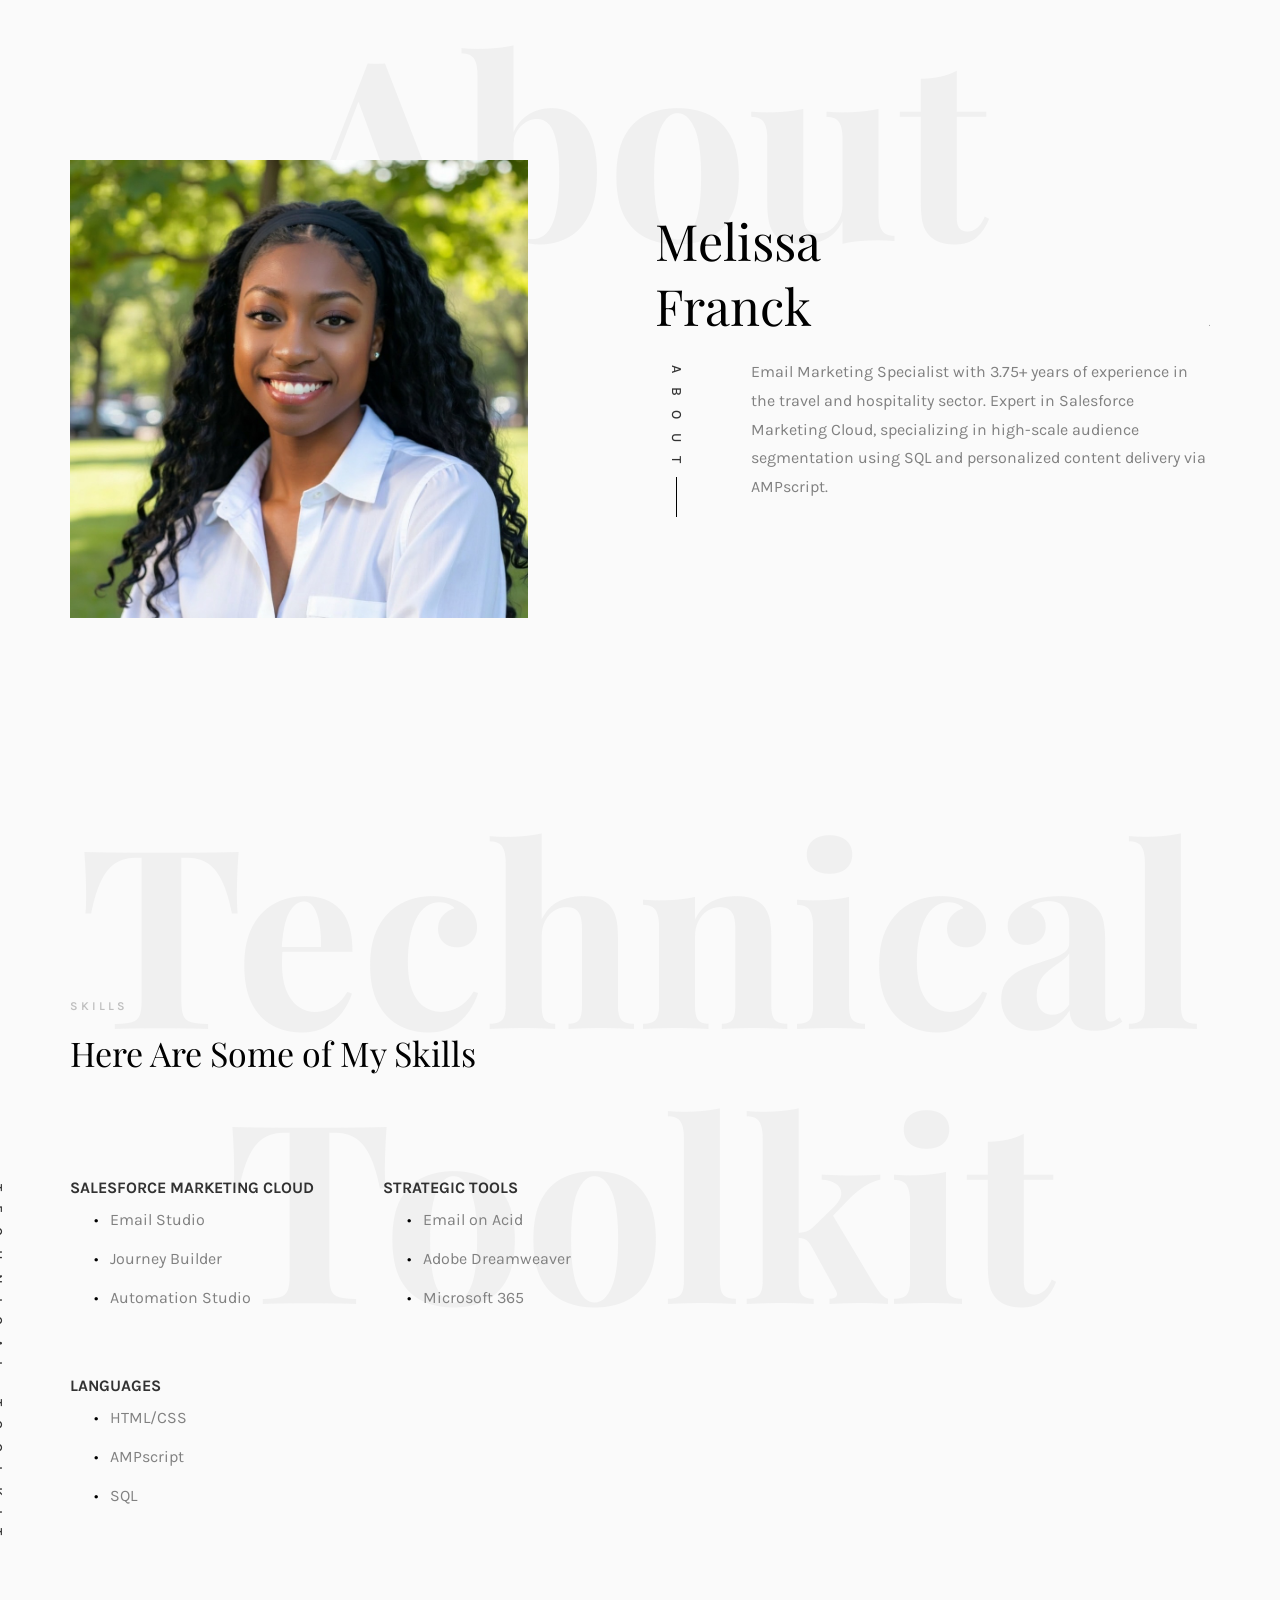
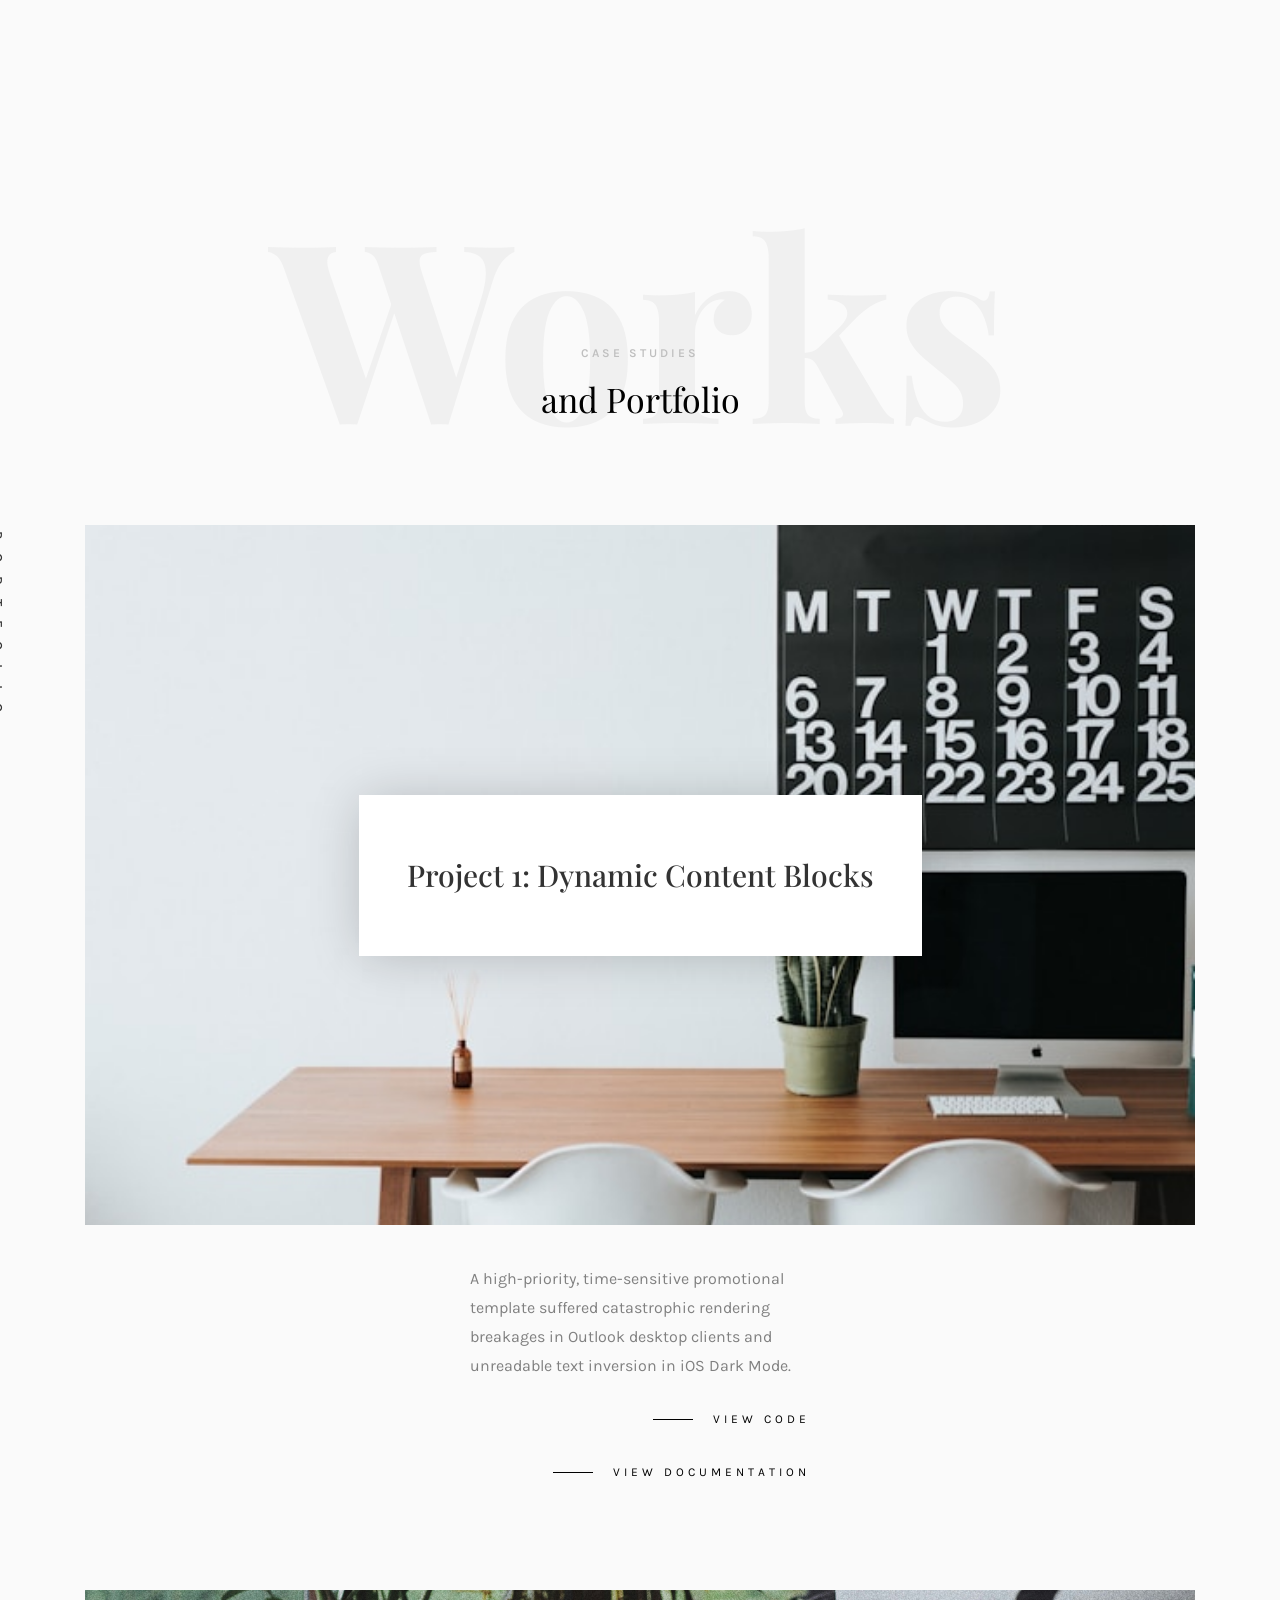
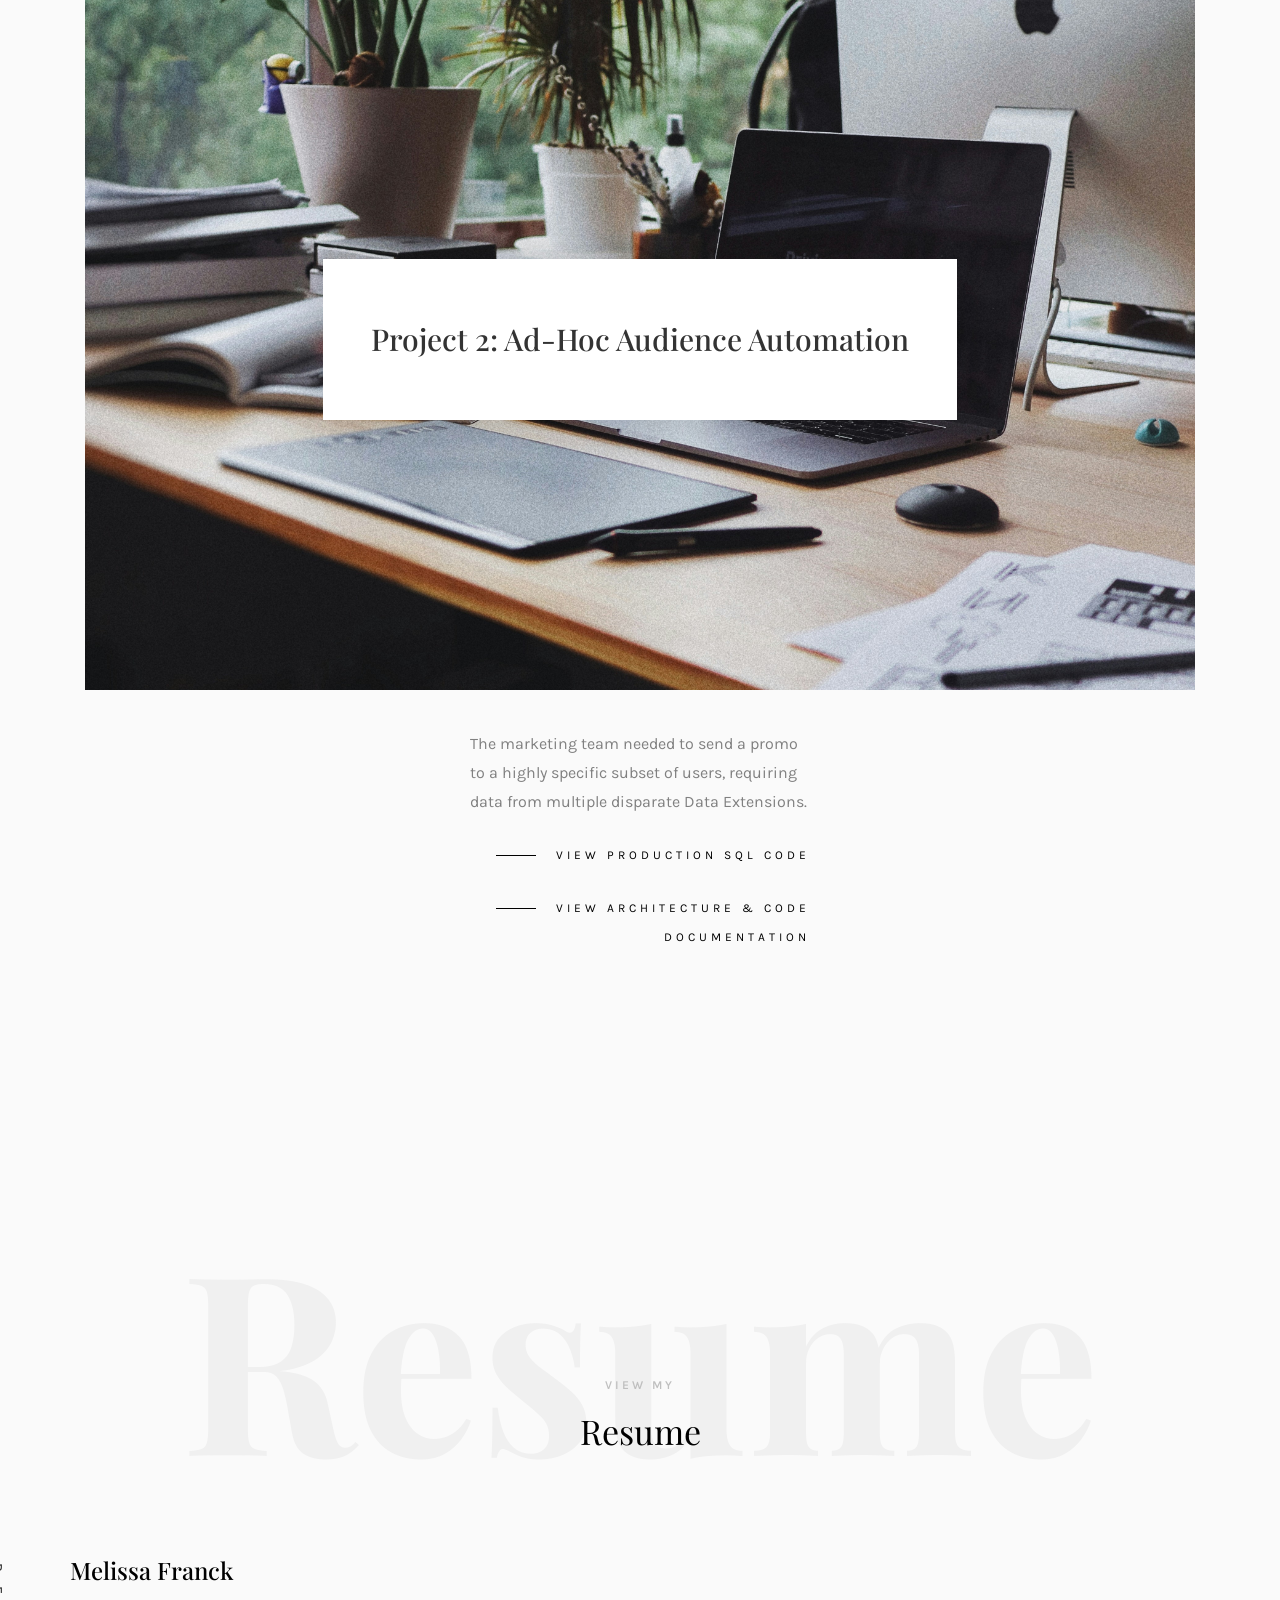
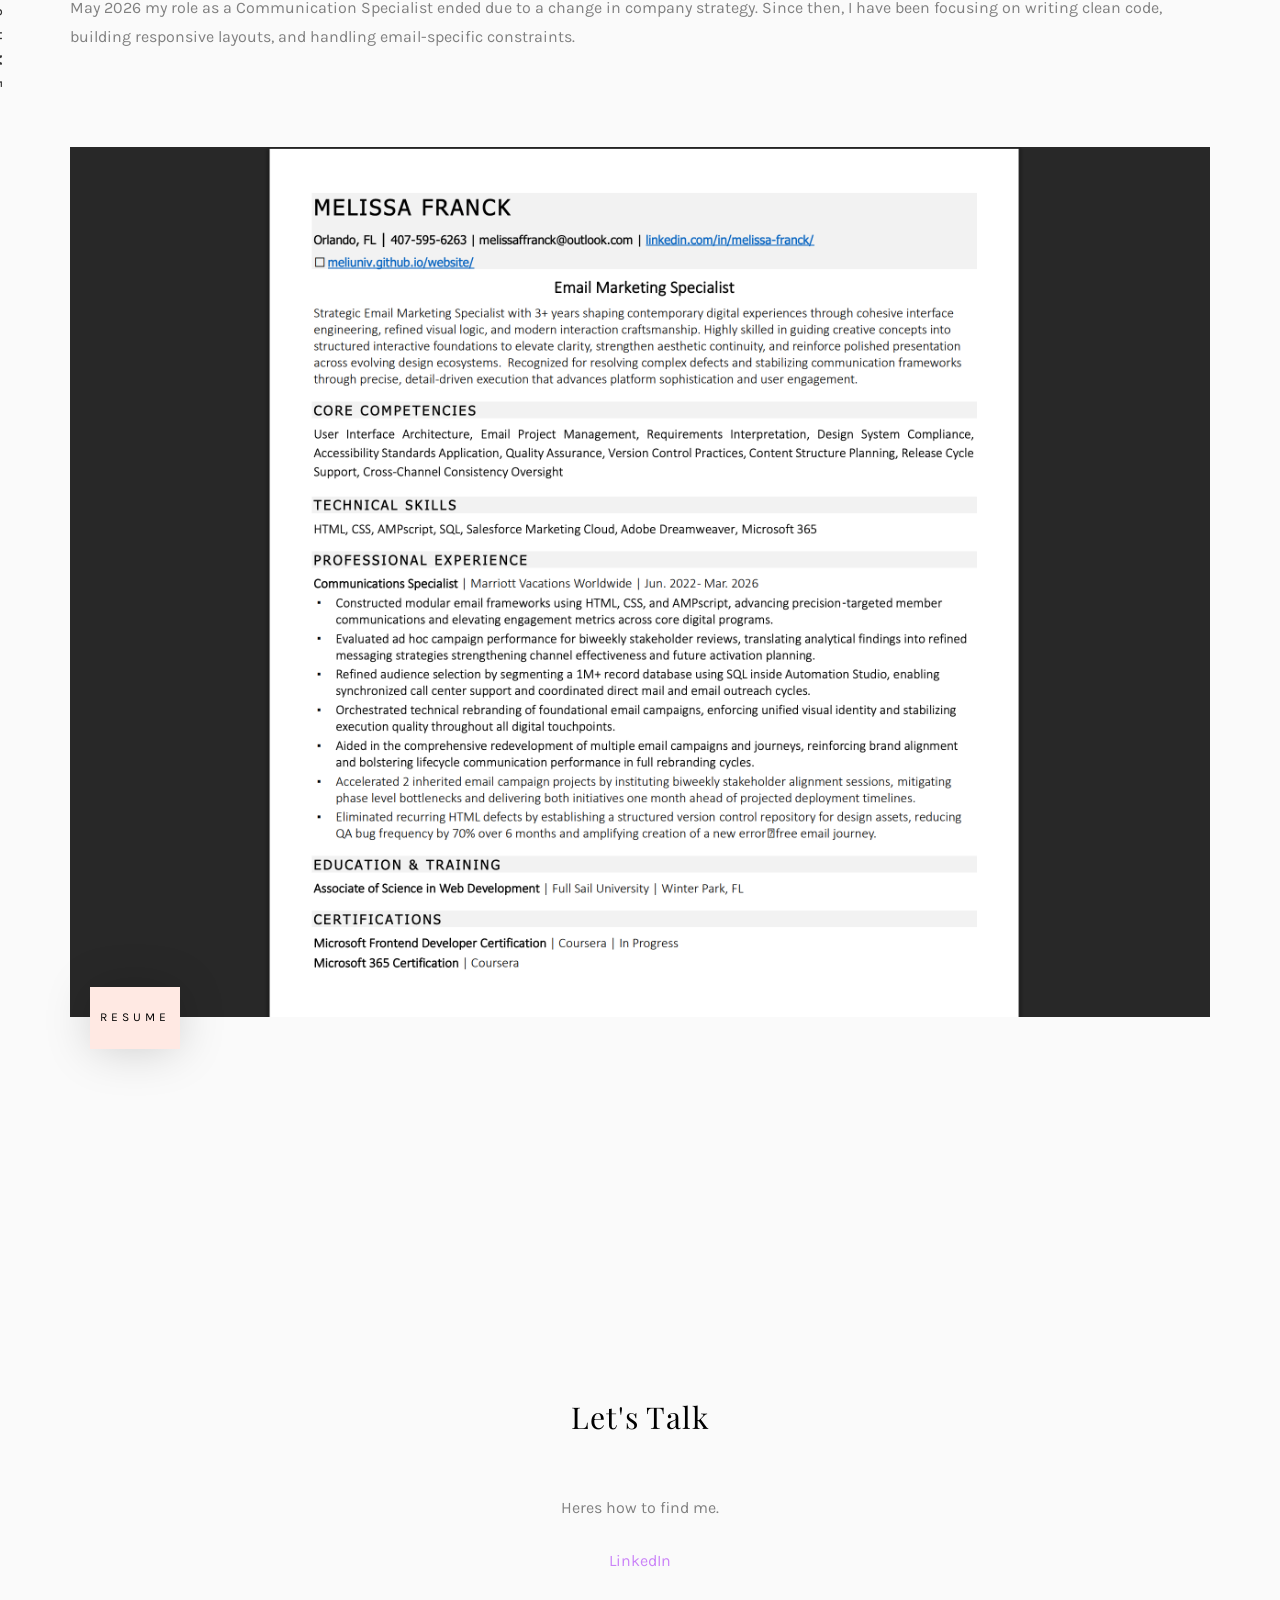
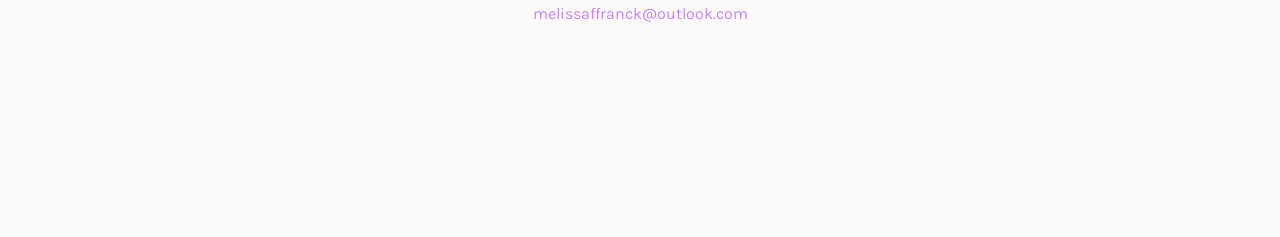
==== commit 47433a9f: "typo" ====
--- a/index.html
+++ b/index.html
@@ -139,7 +139,7 @@
 								<div class="rotate">
 									<h2 class="heading">About</h2>
 								</div>
-								<p> Email Marketing Specialis with 3.75+ years of
+								<p> Email Marketing Specialist with 3.75+ years of
 									experience in the travel and hospitality sector. Expert in
 									Salesforce Marketing Cloud, specializing in high-scale
 									audience segmentation using SQL and personalized
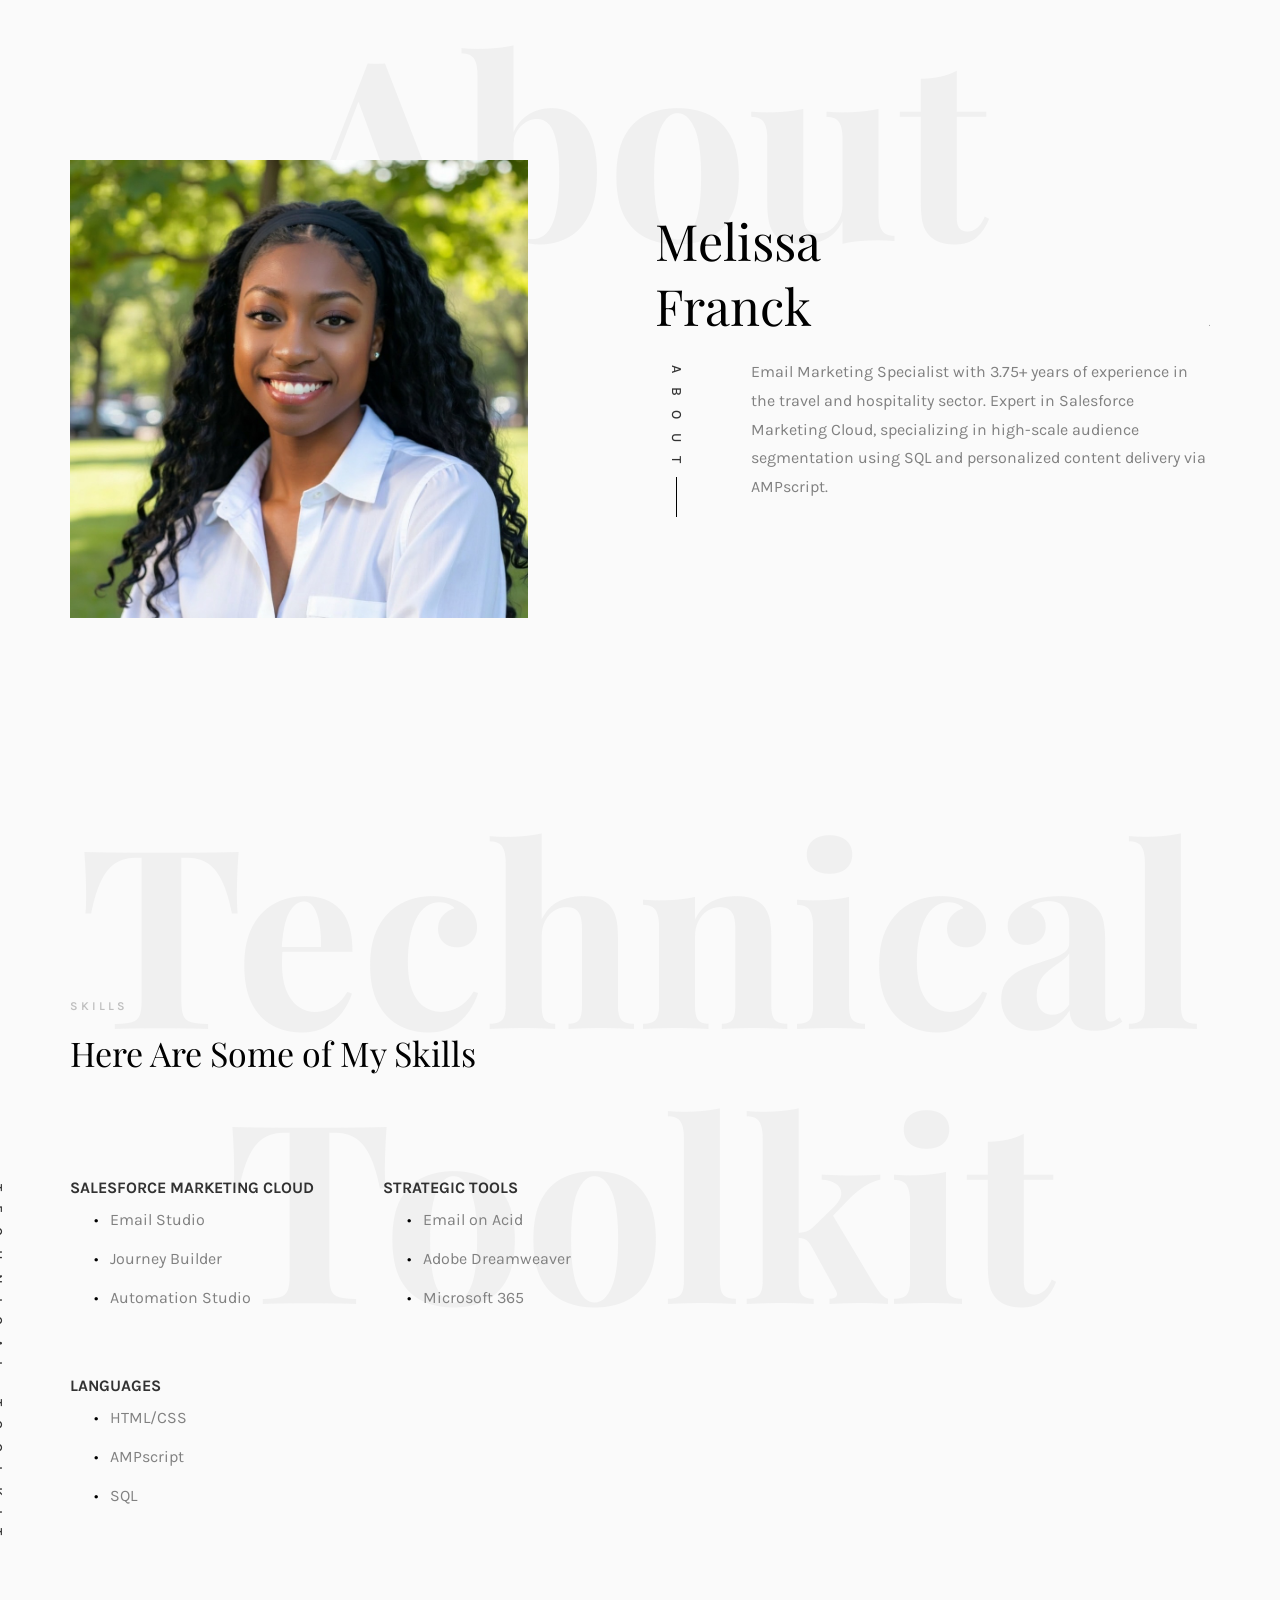
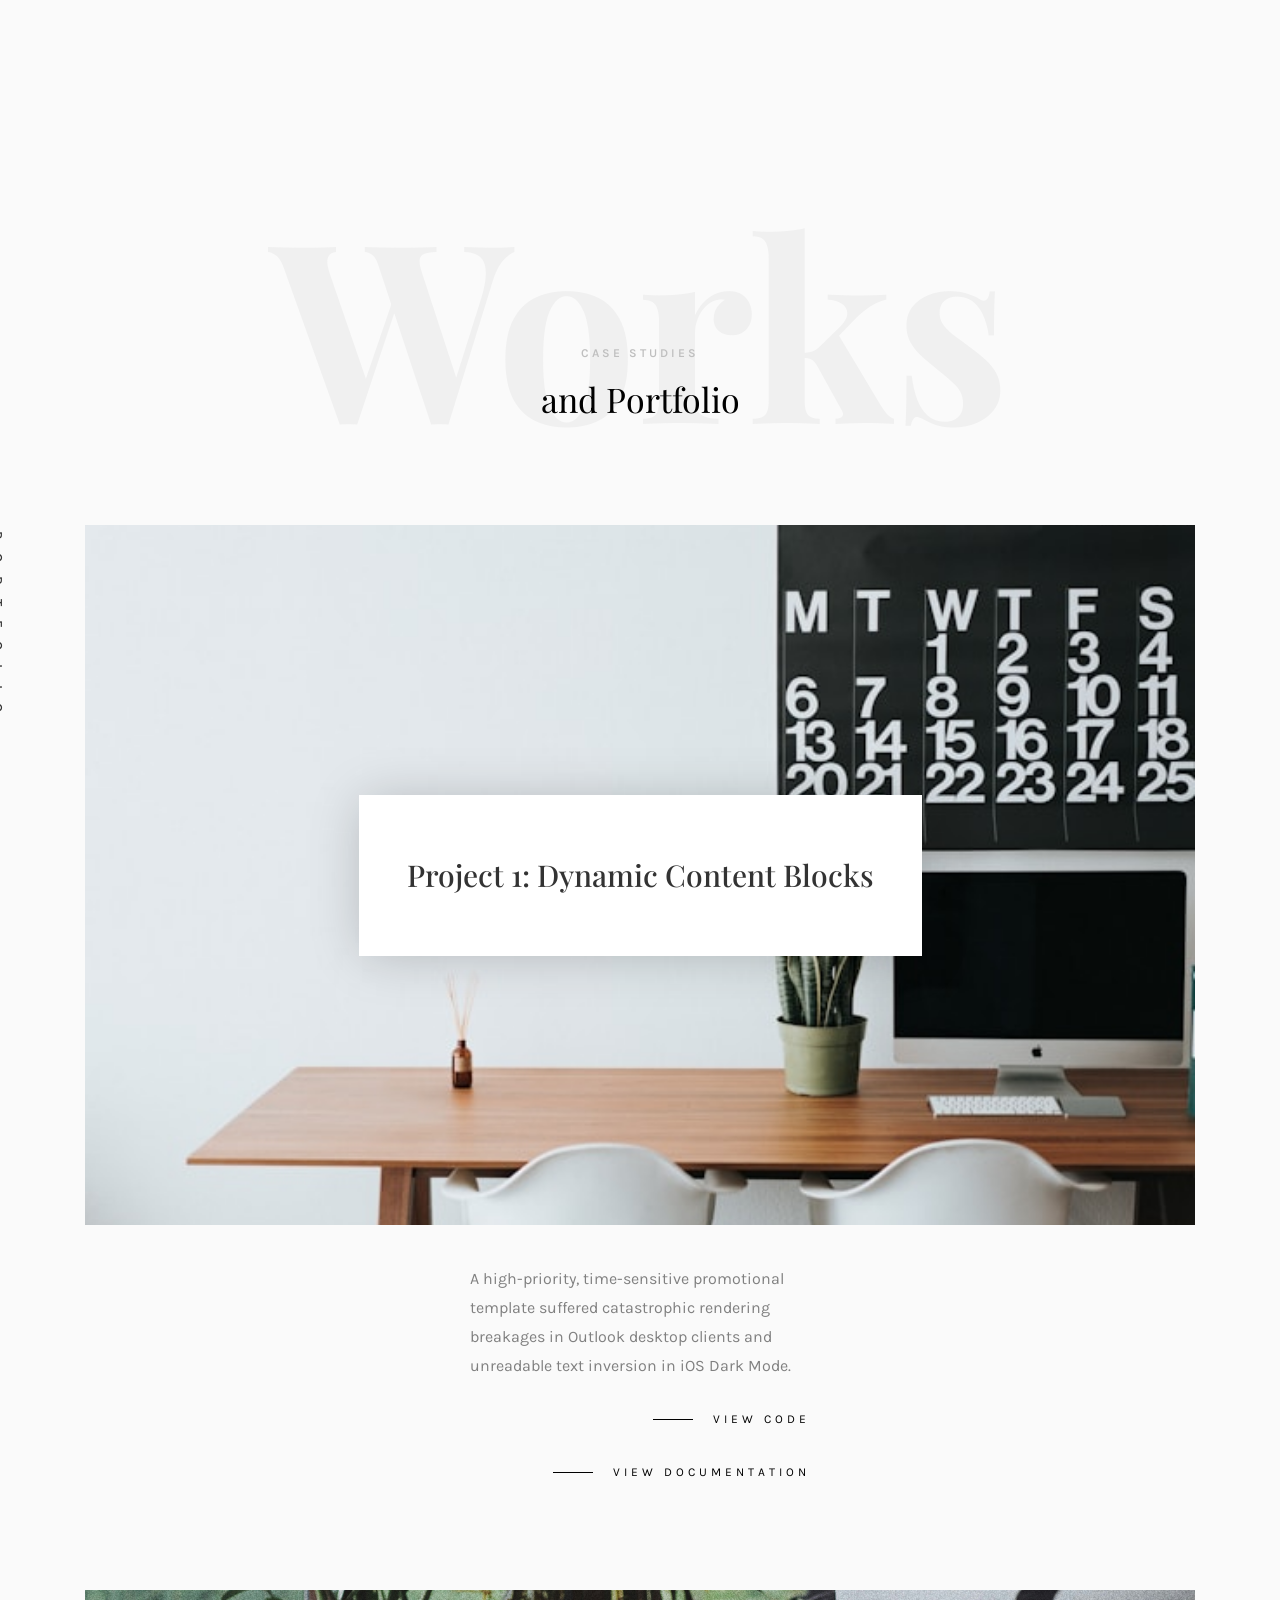
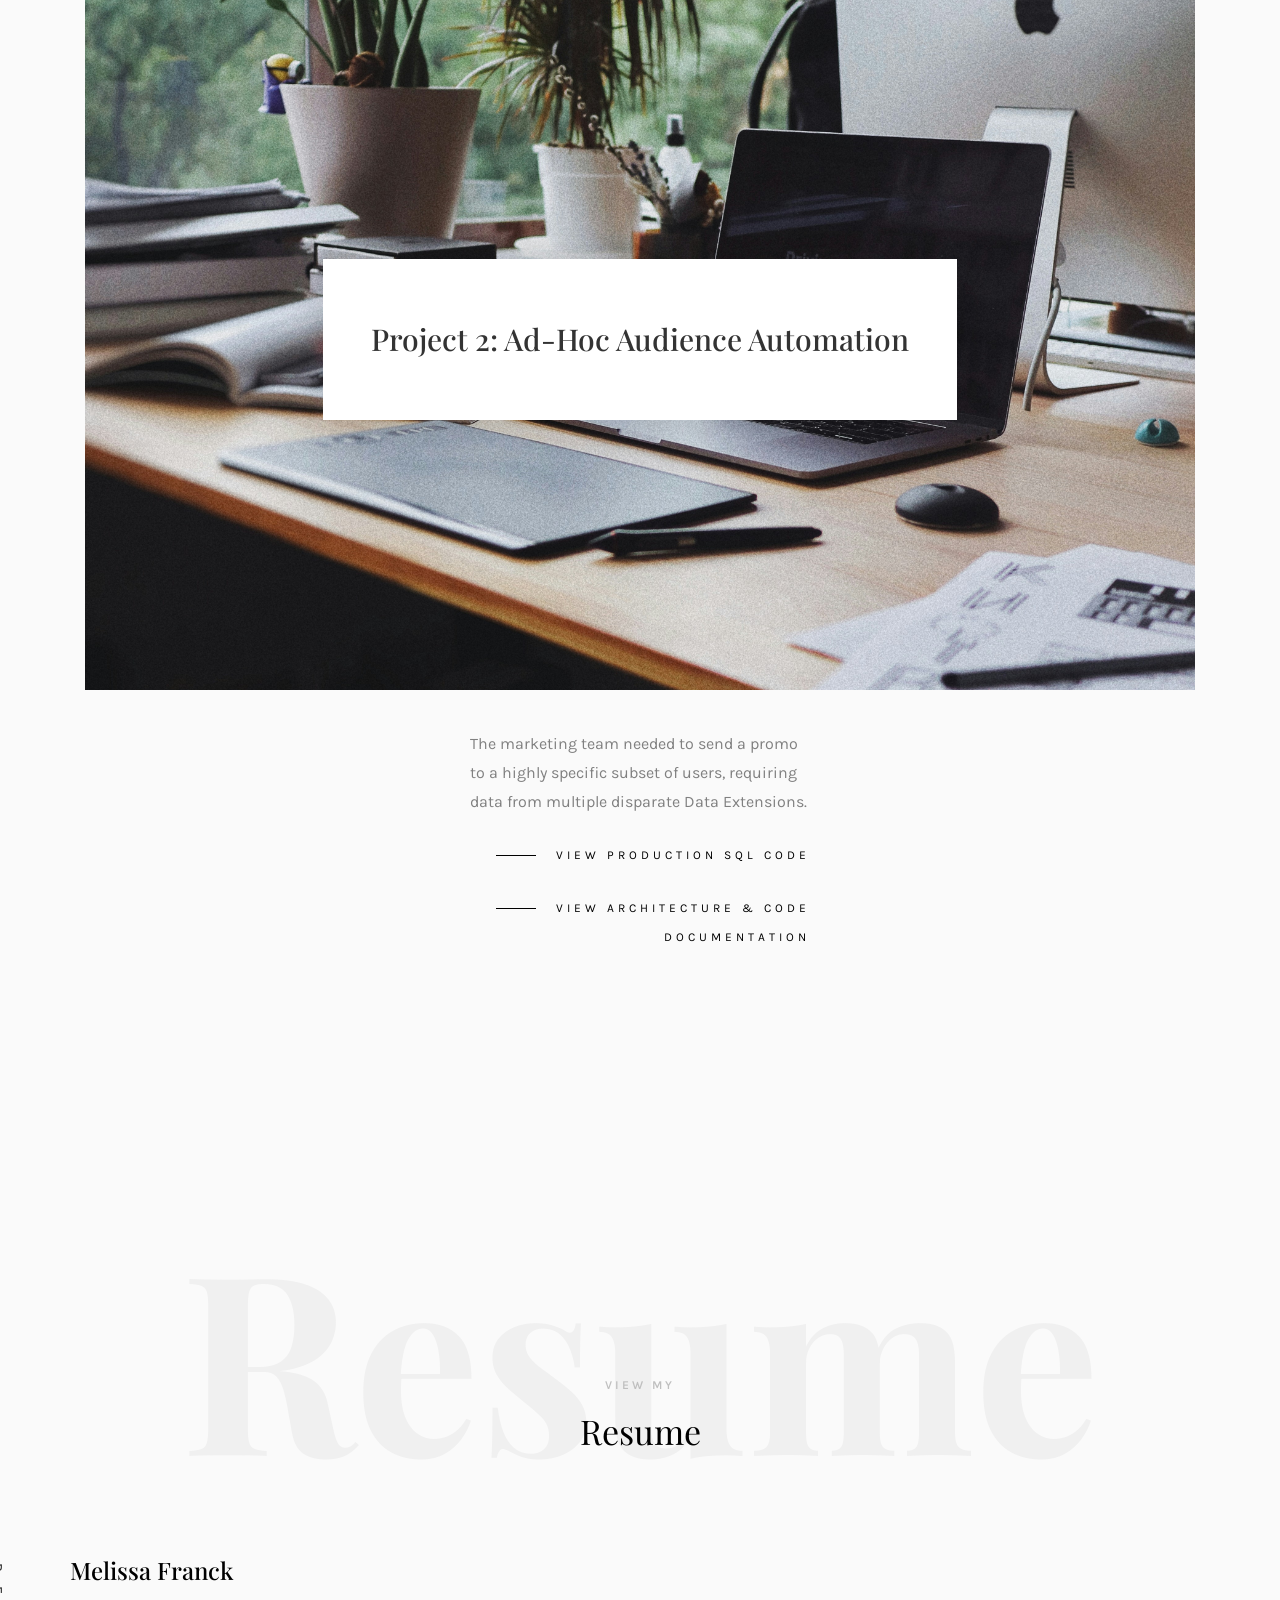
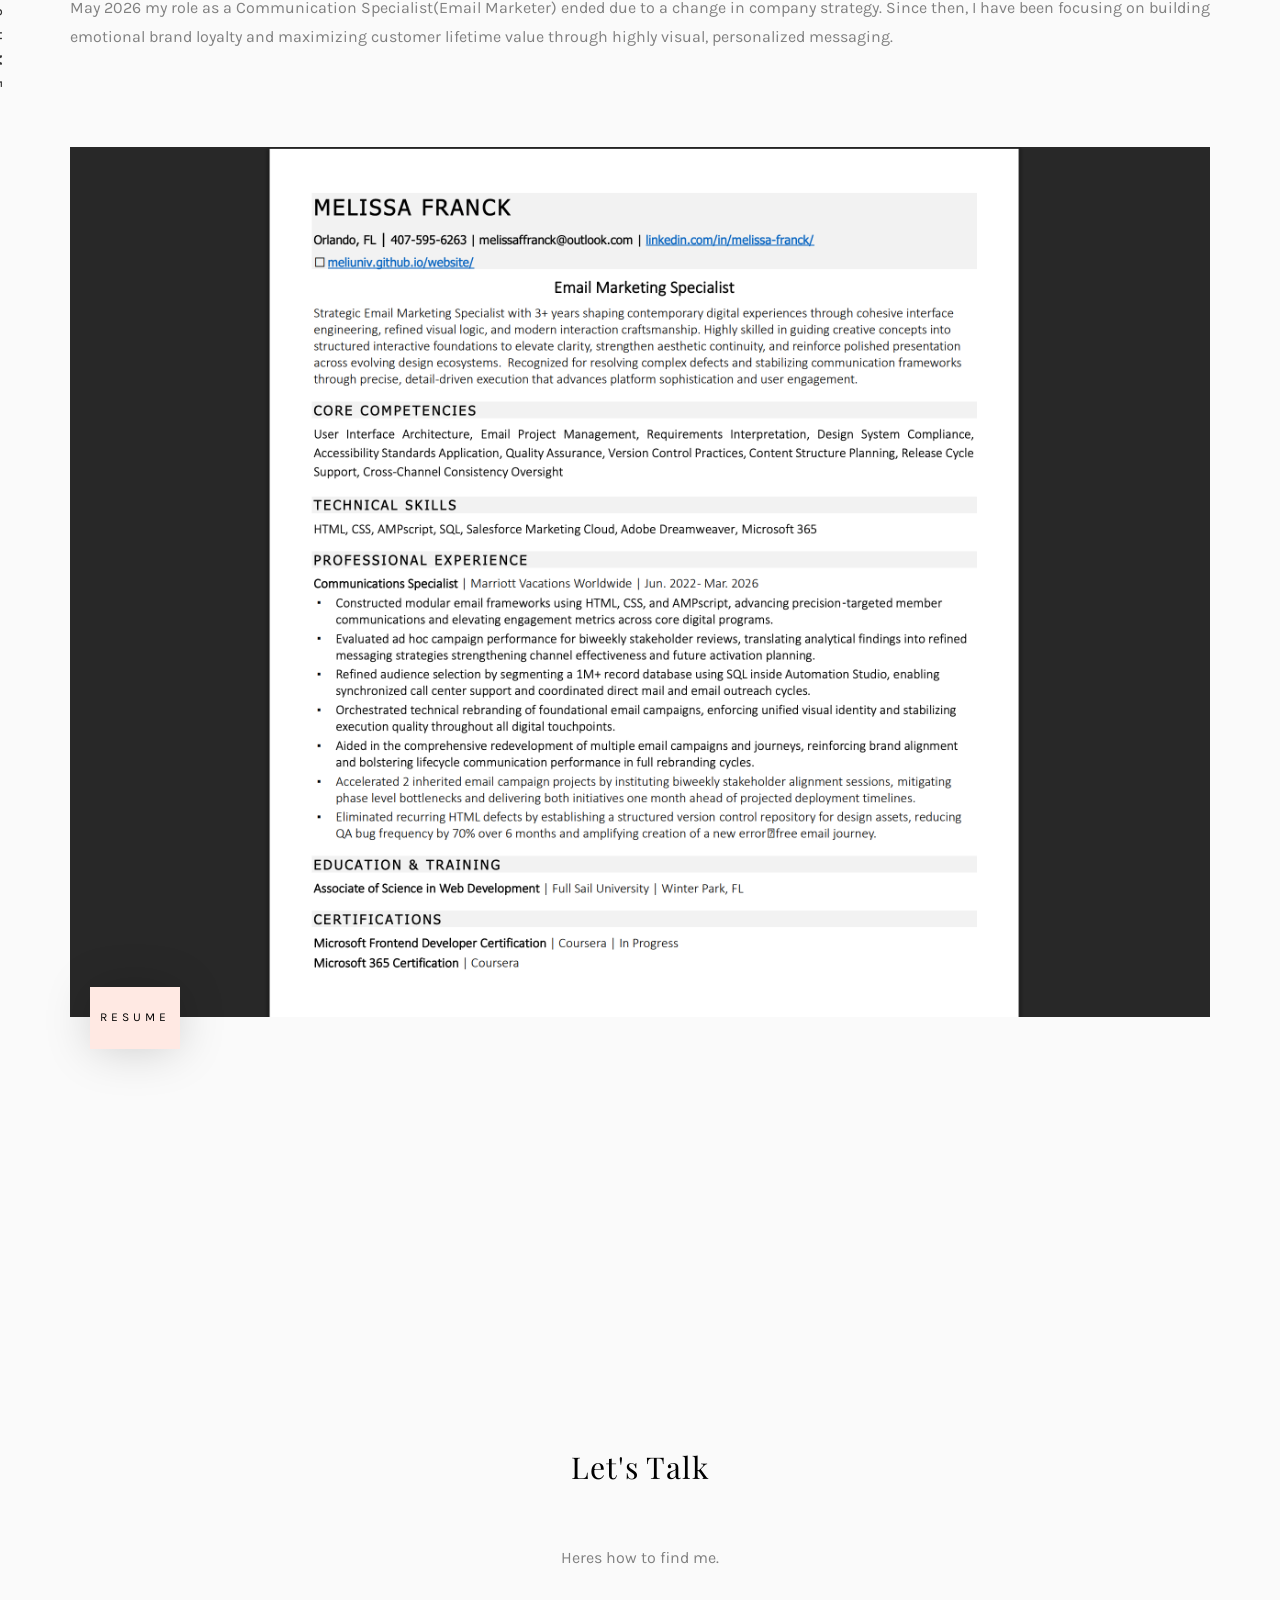
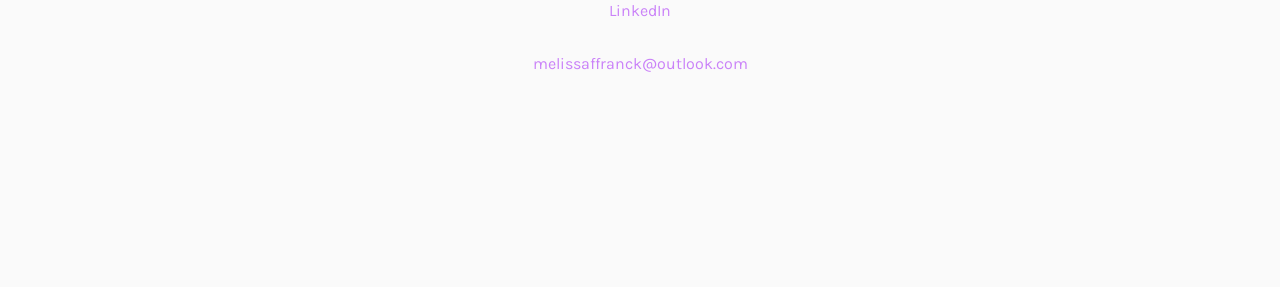
==== commit 086946d0: "revised description copy" ====
--- a/index.html
+++ b/index.html
@@ -351,14 +351,14 @@
 									<div class="desc">
 										<!--<span class="meta">As of May 2026</span>-->
 										<h2><a href="pdf/FMelissa_Resume.pdf">Melissa Franck</a></h2>
-										<p>May 2026 my role as a Communication Specialist ended due to a change in company strategy. Since then, I have been focusing on writing clean code, building responsive layouts, and handling email-specific constraints.</p>
+										<p>May 2026 my role as a Communication Specialist(Email Marketer) ended due to a change in company strategy. Since then, I have been focusing on building emotional brand loyalty and maximizing customer lifetime value through highly visual, personalized messaging.</p>
 									</div>
 								</div>
 							</div>
 						</div>
 						<div class="item">
 							<div class="col-md-12">
-								<div class="article">
+								<div class="work-entry article">
 									<a href="pdf/FMelissa_Resume.pdf" class="blog-img">
 										<img class="img-responsive" src="images/FranckMelissa_Resume.png" alt="Melissa Franck Resume">
 										<div class="overlay"></div>
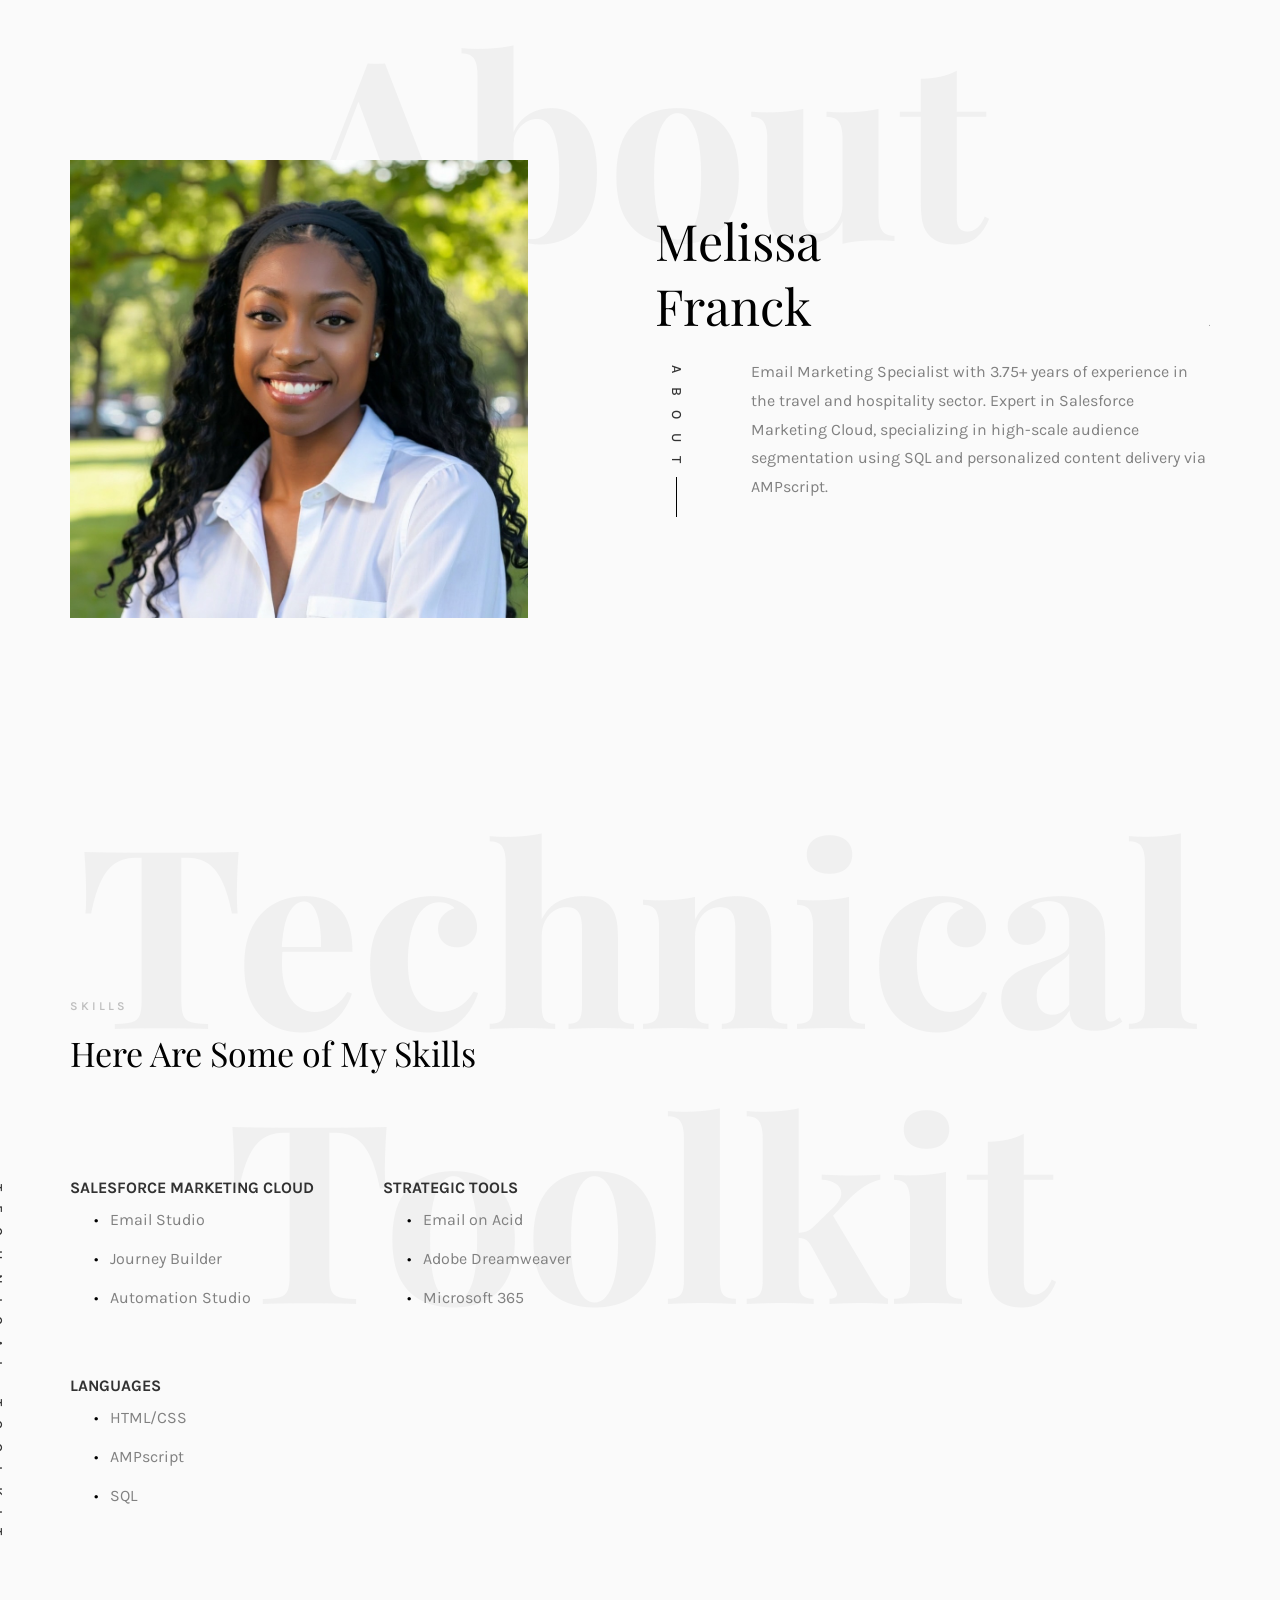
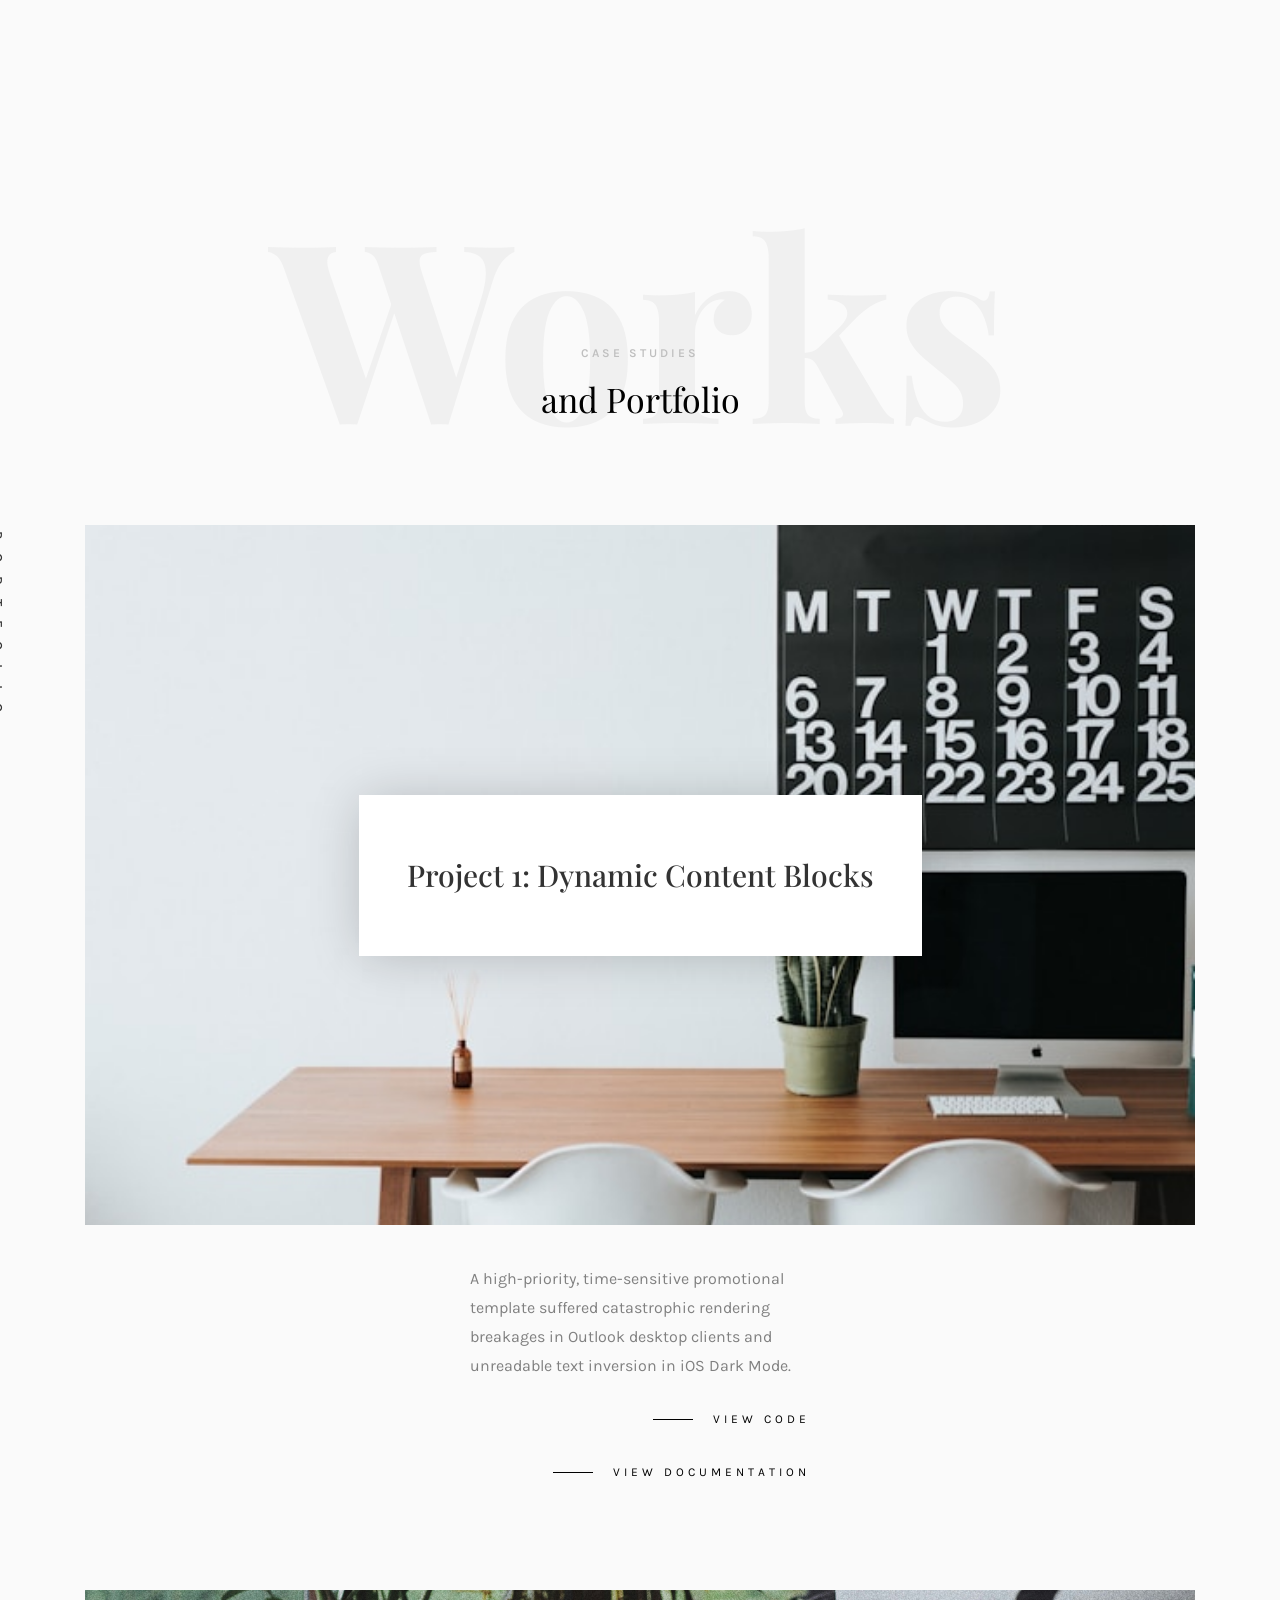
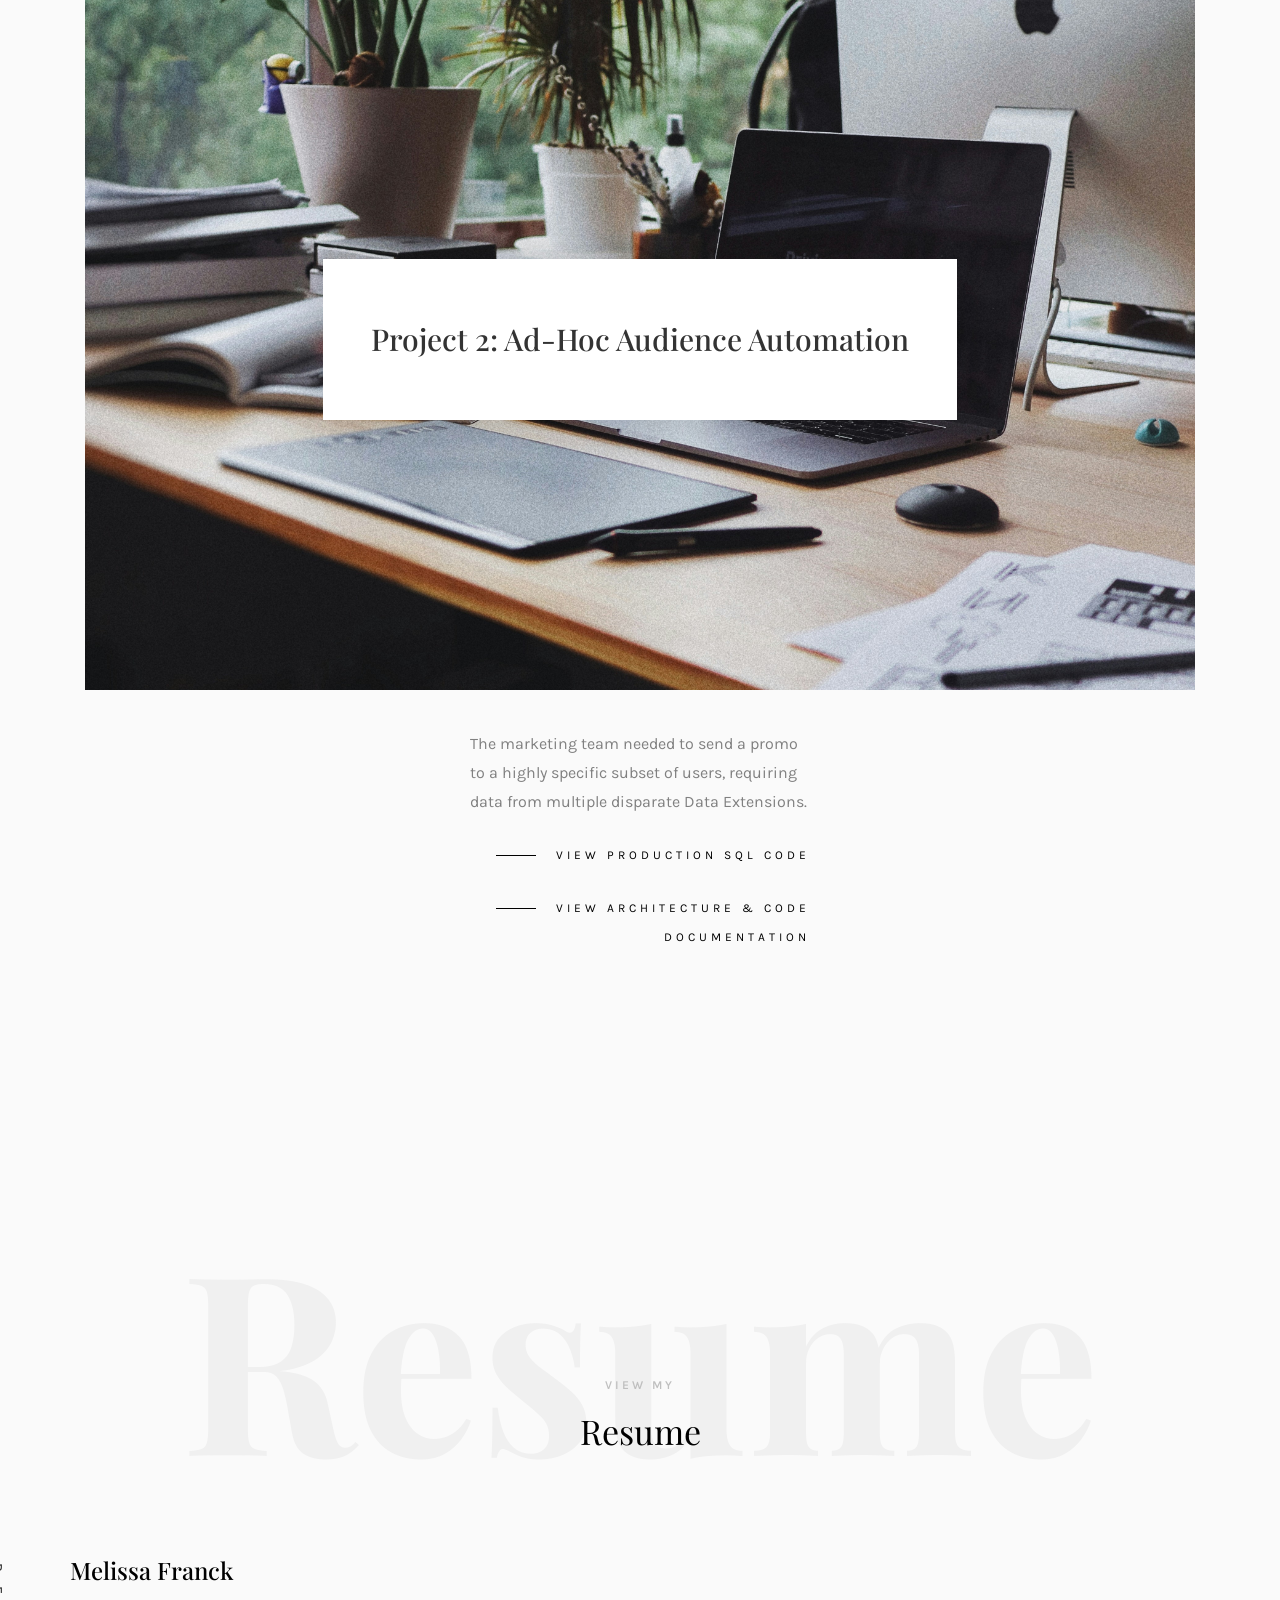
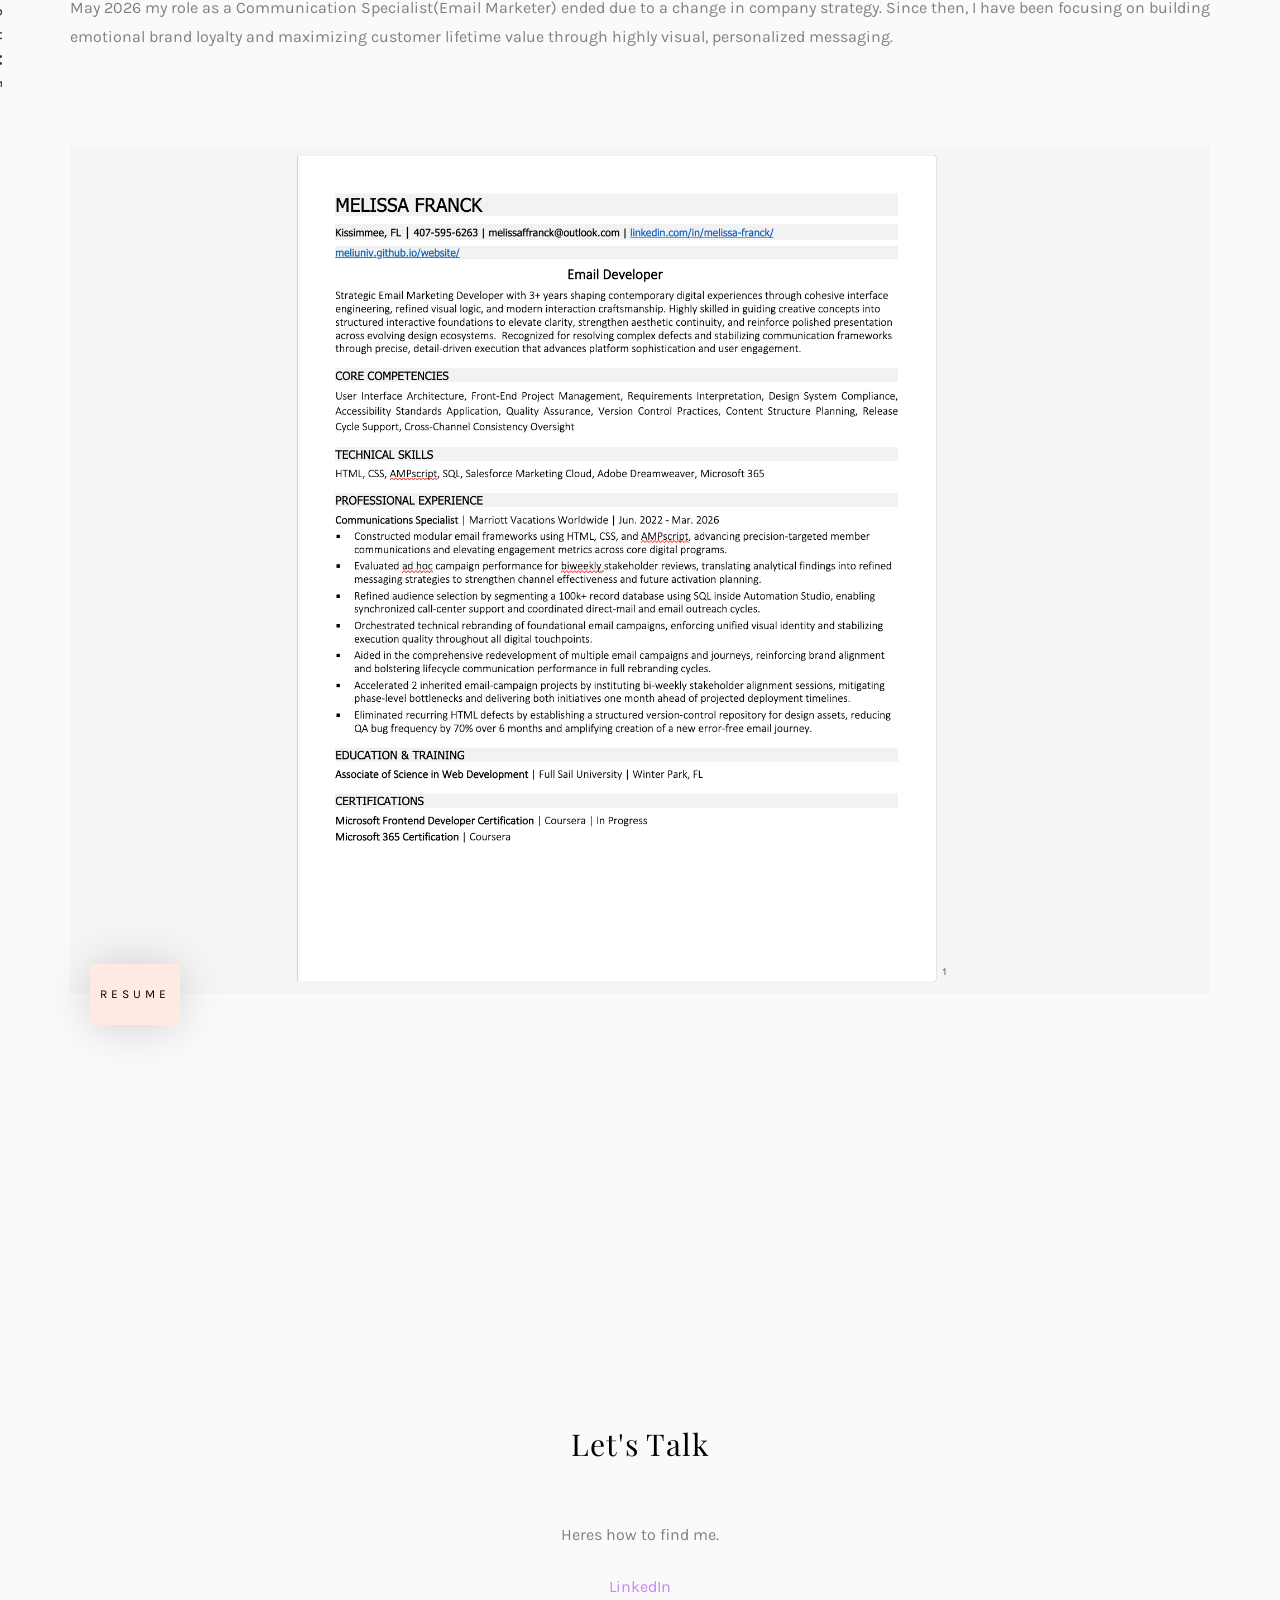
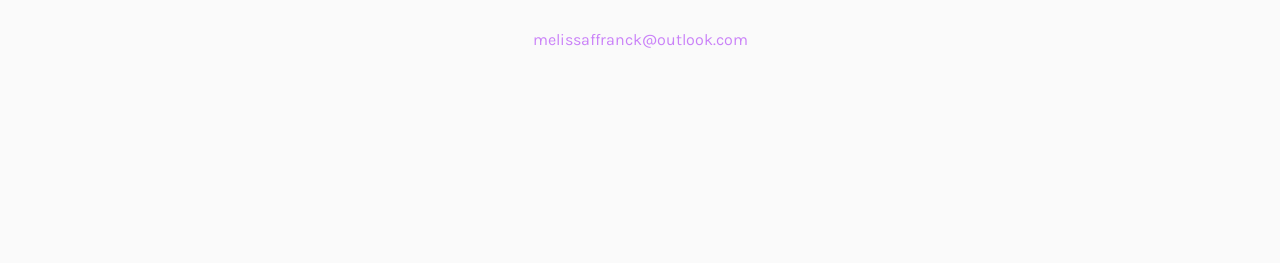
==== commit 3a28a331: "updated project links" ====
--- a/index.html
+++ b/index.html
@@ -279,7 +279,7 @@
 					</div>-->
 					<div class="col-md-12">
 						<div class="work-entry animate-box">
-							<a href="#" class="work-img" style="background-image: url(images/project-c-bg.jpg);">
+							<a href="https://github.com/meliuniv/website/blob/master/emails/project-1-ampscript/README.md" class="work-img" style="background-image: url(images/project-c-bg.jpg);">
 								<div class="display-t">
 									<div class="work-name">
 										<h2>Project 1: Dynamic Content Blocks</h2>
@@ -289,15 +289,15 @@
 							<div class="col-md-4 col-md-offset-4">
 								<div class="desc">
 									<p>A high-priority, time-sensitive promotional template suffered catastrophic rendering breakages in Outlook desktop clients and unreadable text inversion in iOS Dark Mode.</p>
-									<p class="read"><a href="emails/project-1-ampscript/ampscriptEmail.html">View Code</a></p>
-									<p class="read"><a href="emails/project-1-ampscript/README.md">View Documentation</a></p>
+									<p class="read"><a href="https://github.com/meliuniv/website/blob/master/emails/project-1-ampscript/ampscriptEmail.html">View Code</a></p>
+									<p class="read"><a href="https://github.com/meliuniv/website/blob/master/emails/project-1-ampscript/README.md">View Documentation</a></p>
 								</div>
 							</div>
 						</div>
 					</div>
 					<div class="col-md-12">
 						<div class="work-entry animate-box">
-							<a href="emails/project-4-sql/README.md" class="work-img" style="background-image: url(images/project-d-bg.jpg);">
+							<a href="https://github.com/meliuniv/website/blob/master/emails/project-2-sql/README.md" class="work-img" style="background-image: url(images/project-d-bg.jpg);">
 								<div class="display-t">
 									<div class="work-name">
 										<h2>Project 2: Ad-Hoc Audience Automation</h2>
@@ -307,8 +307,8 @@
 							<div class="col-md-4 col-md-offset-4">
 								<div class="desc">
 									<p>The marketing team needed to send a promo to a highly specific subset of users, requiring data from multiple disparate Data Extensions.</p>
-									<p class="read"><a href="emails/project-2-sql/adhoc_segmentation.sql">View Production SQL Code</a></p>
-									<p class="read"><a href="emails/project-2-sql/README.md">View Architecture & Code Documentation</a></p>
+									<p class="read"><a href="https://github.com/meliuniv/website/blob/master/emails/project-2-sql/adhoc_segmentation.sql">View Production SQL Code</a></p>
+									<p class="read"><a href="https://github.com/meliuniv/website/blob/master/emails/project-2-sql/README.md">View Architecture & Code Documentation</a></p>
 								
 								</div>
 							</div>
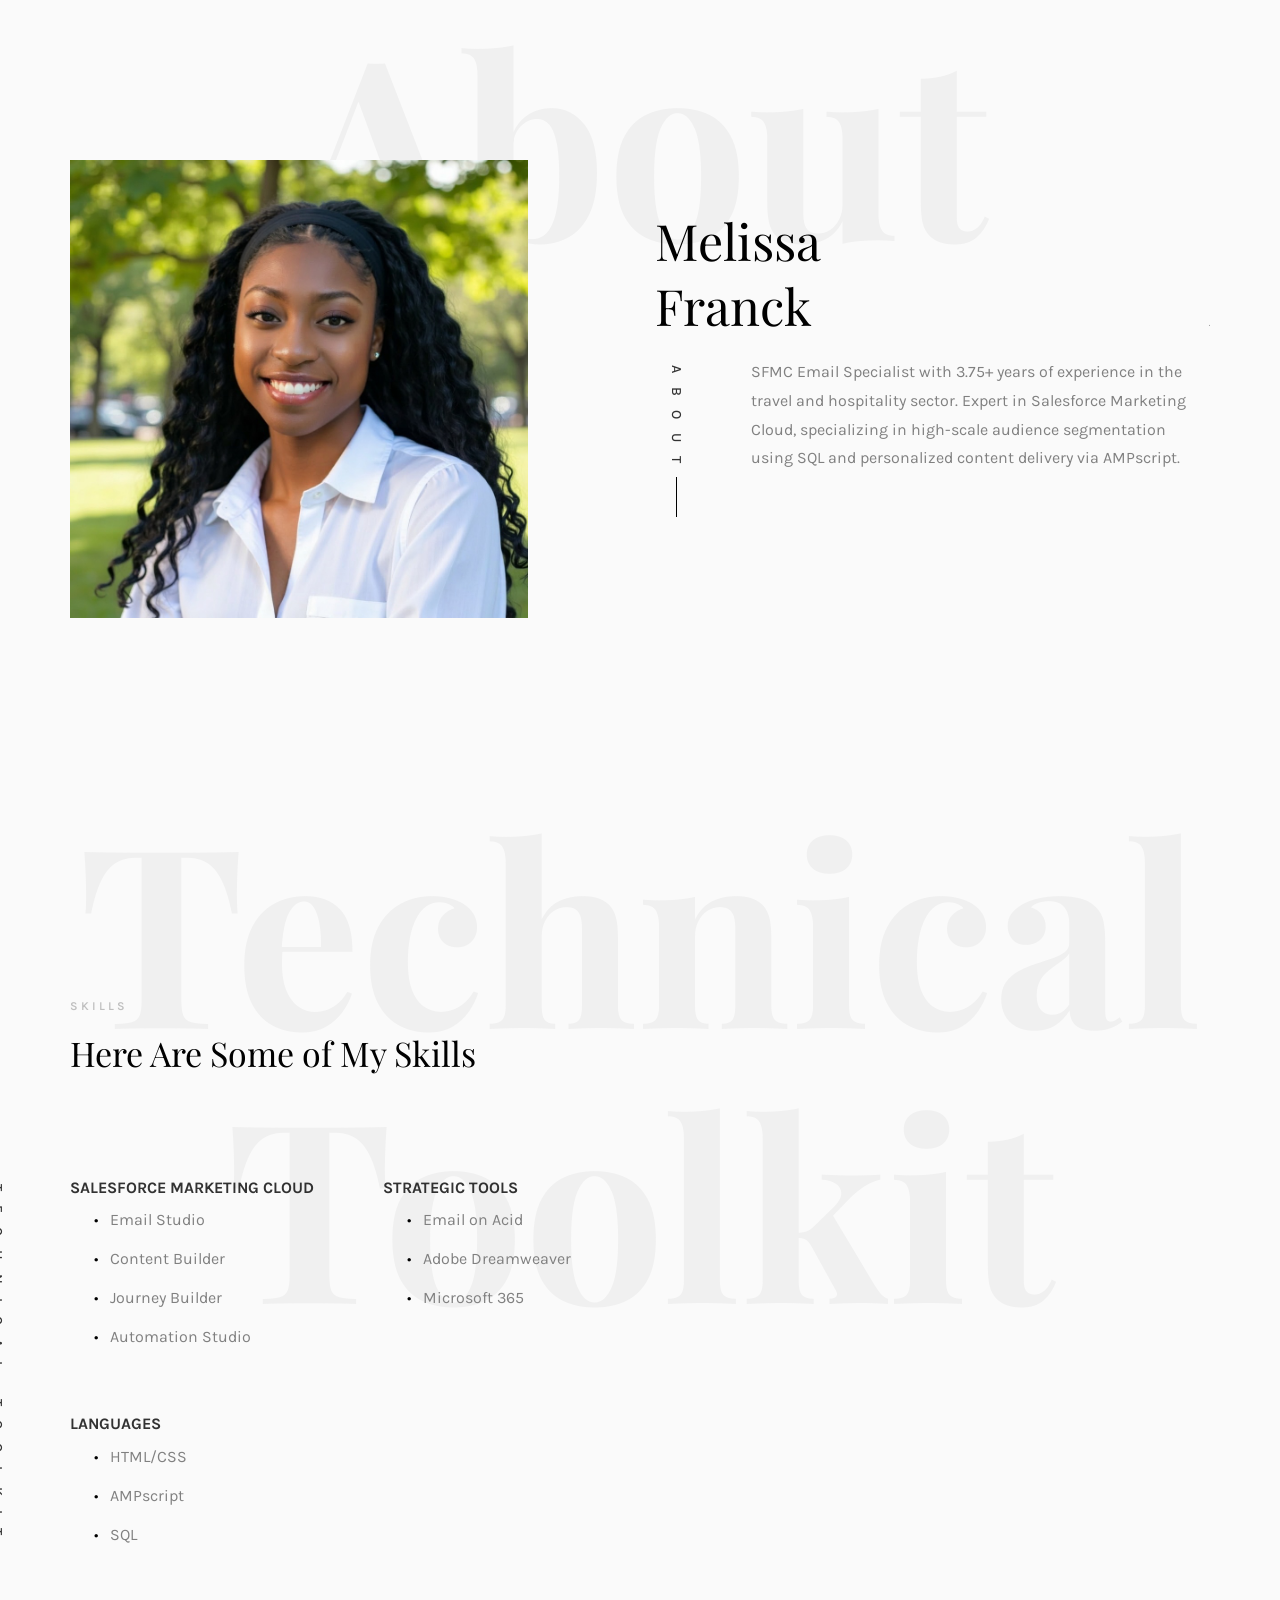
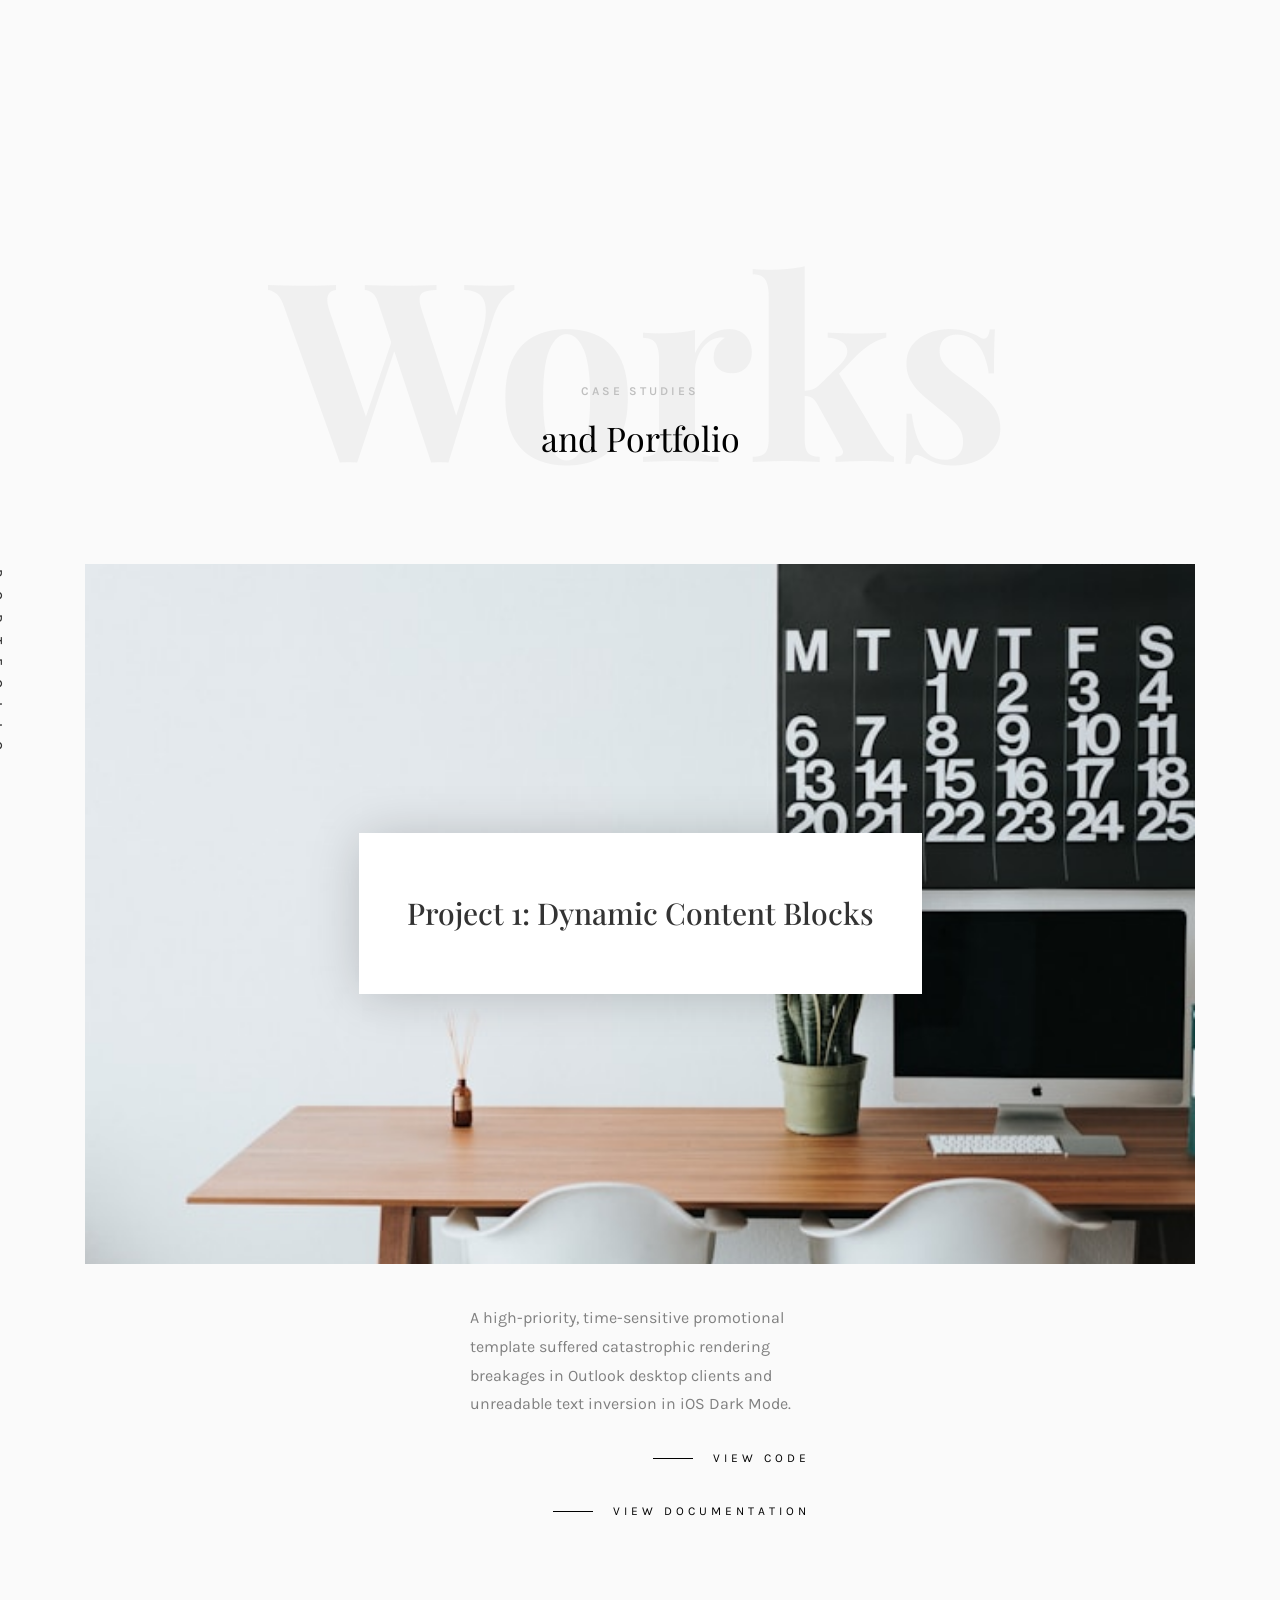
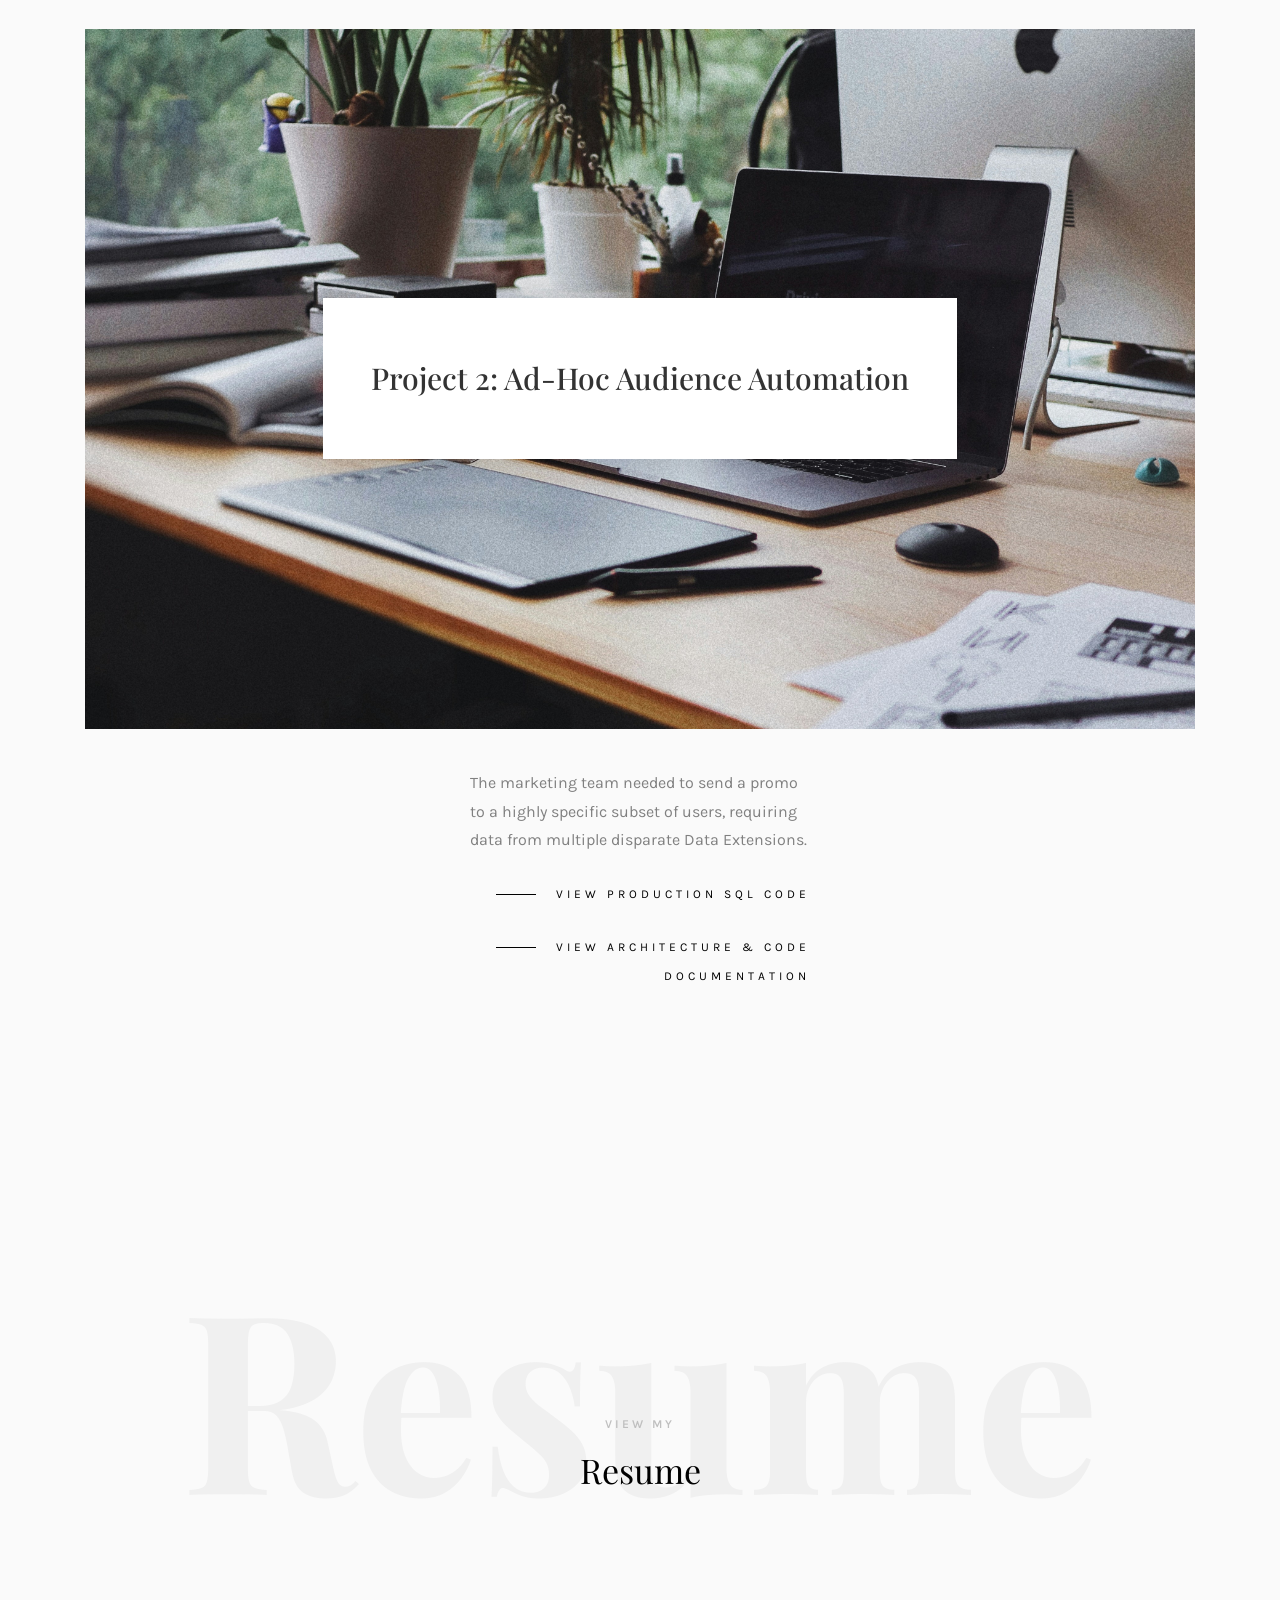
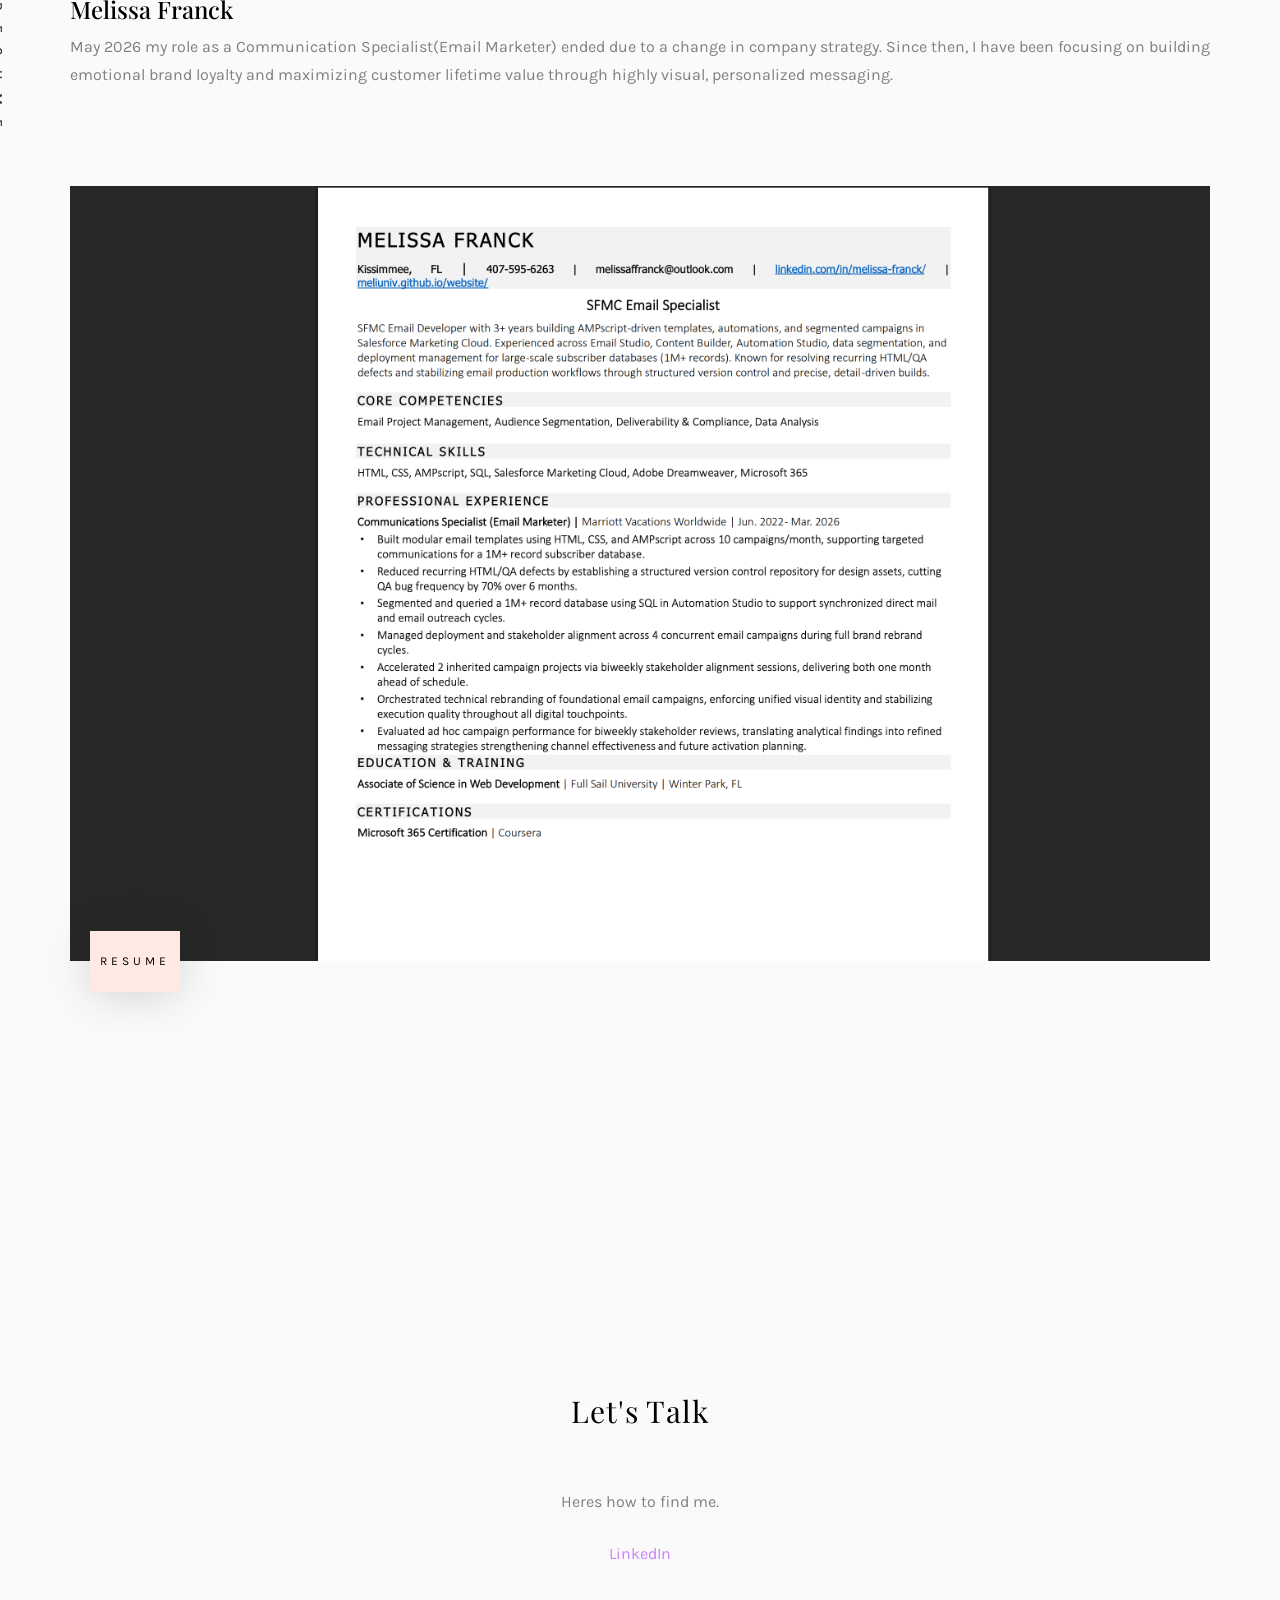
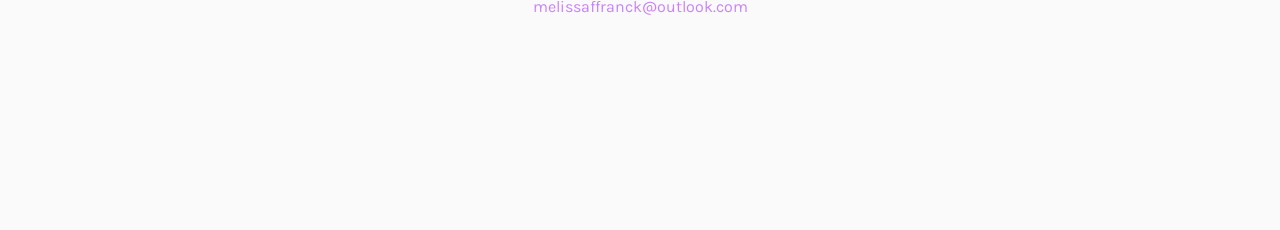
==== commit 87f4d513: "updated resume and skill section" ====
--- a/index.html
+++ b/index.html
@@ -132,14 +132,14 @@
 									<h2><span>Melissa</span><span>Franck</span></h2>
 								</div>
 								<div class="item">
-									<h2><span>I'm</span><span>A Email Marketing Specialist</span></h2>
+									<h2><span>I'm</span><span>A SFMC Email Specialist</span></h2>
 								</div>
 							</div>
 							<div class="desc">
 								<div class="rotate">
 									<h2 class="heading">About</h2>
 								</div>
-								<p> Email Marketing Specialist with 3.75+ years of
+								<p> SFMC Email Specialist with 3.75+ years of
 									experience in the travel and hospitality sector. Expert in
 									Salesforce Marketing Cloud, specializing in high-scale
 									audience segmentation using SQL and personalized
@@ -178,6 +178,7 @@
 											<h3>Salesforce Marketing Cloud</h3>
 											<ul>
 												<li>Email Studio</li>
+												<li>Content Builder</li>
 												<li>Journey Builder</li>
 												<li>Automation Studio</li>												
 											</ul>
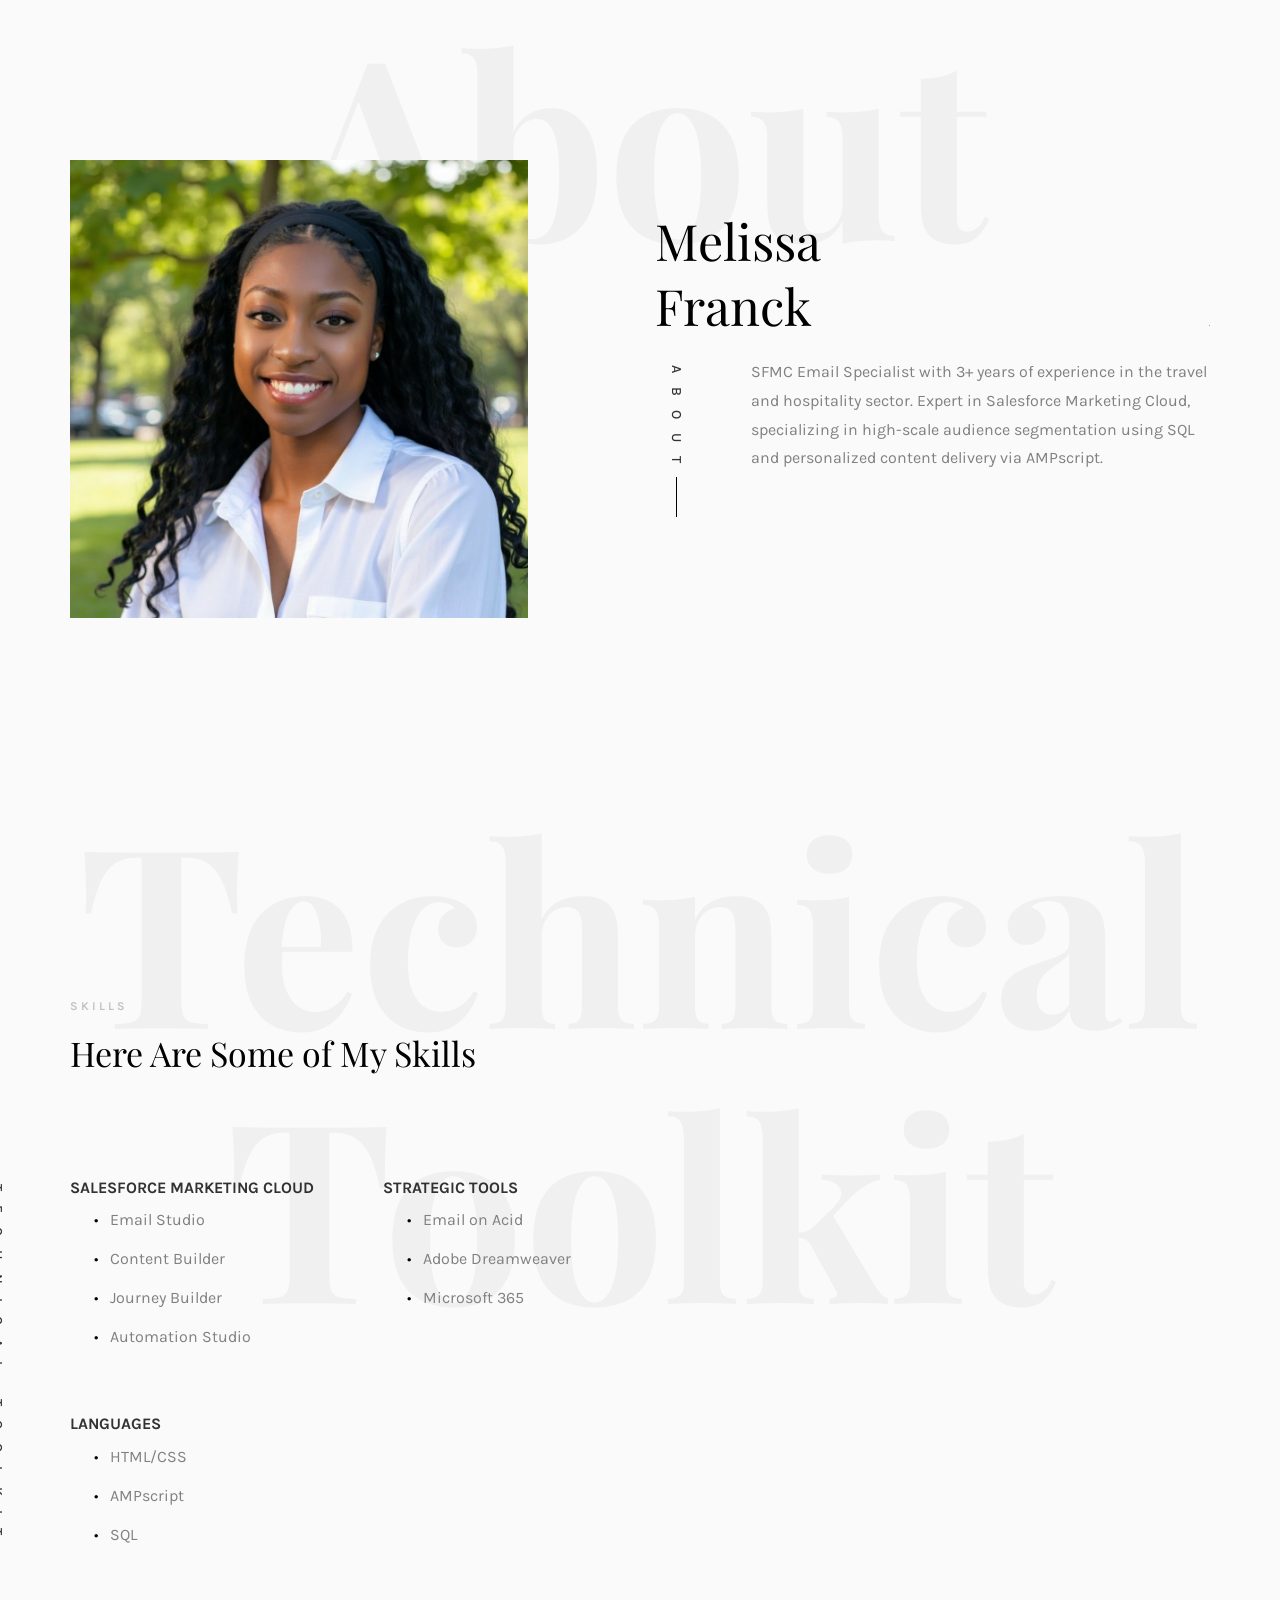
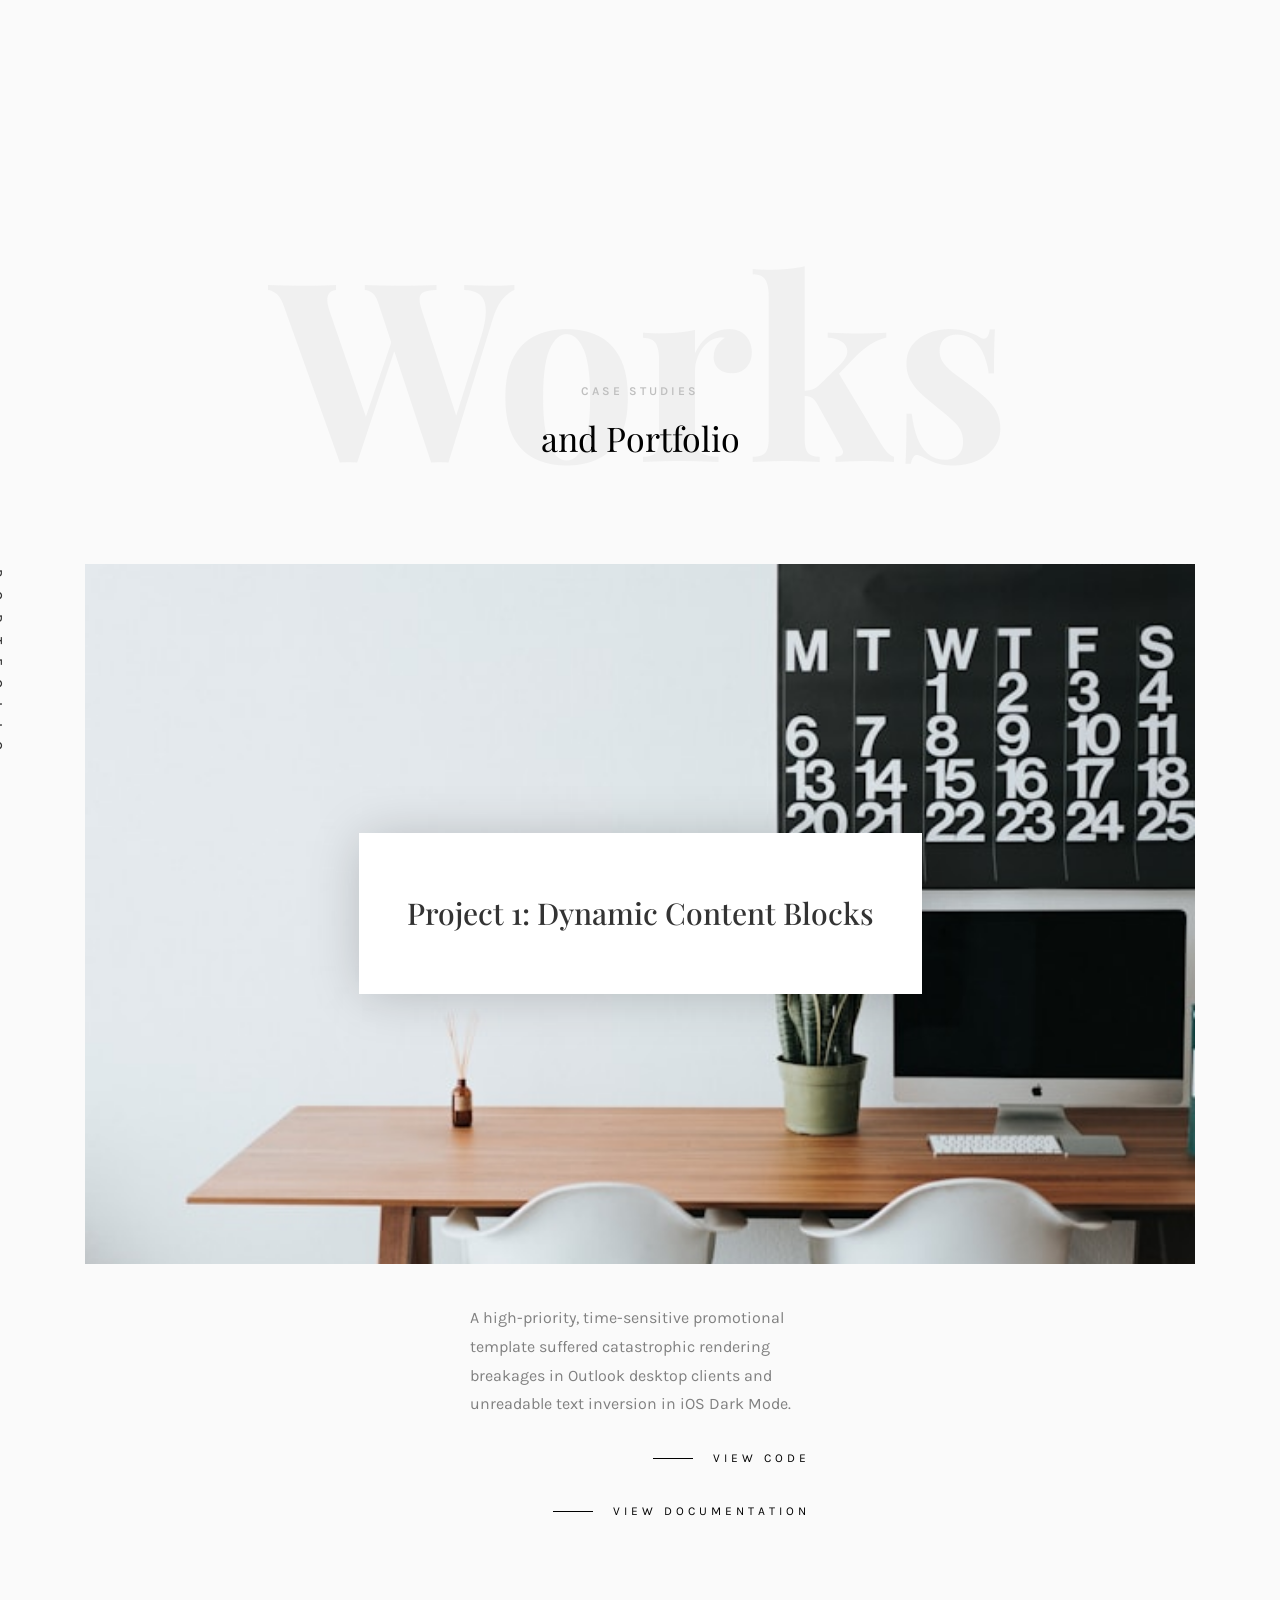
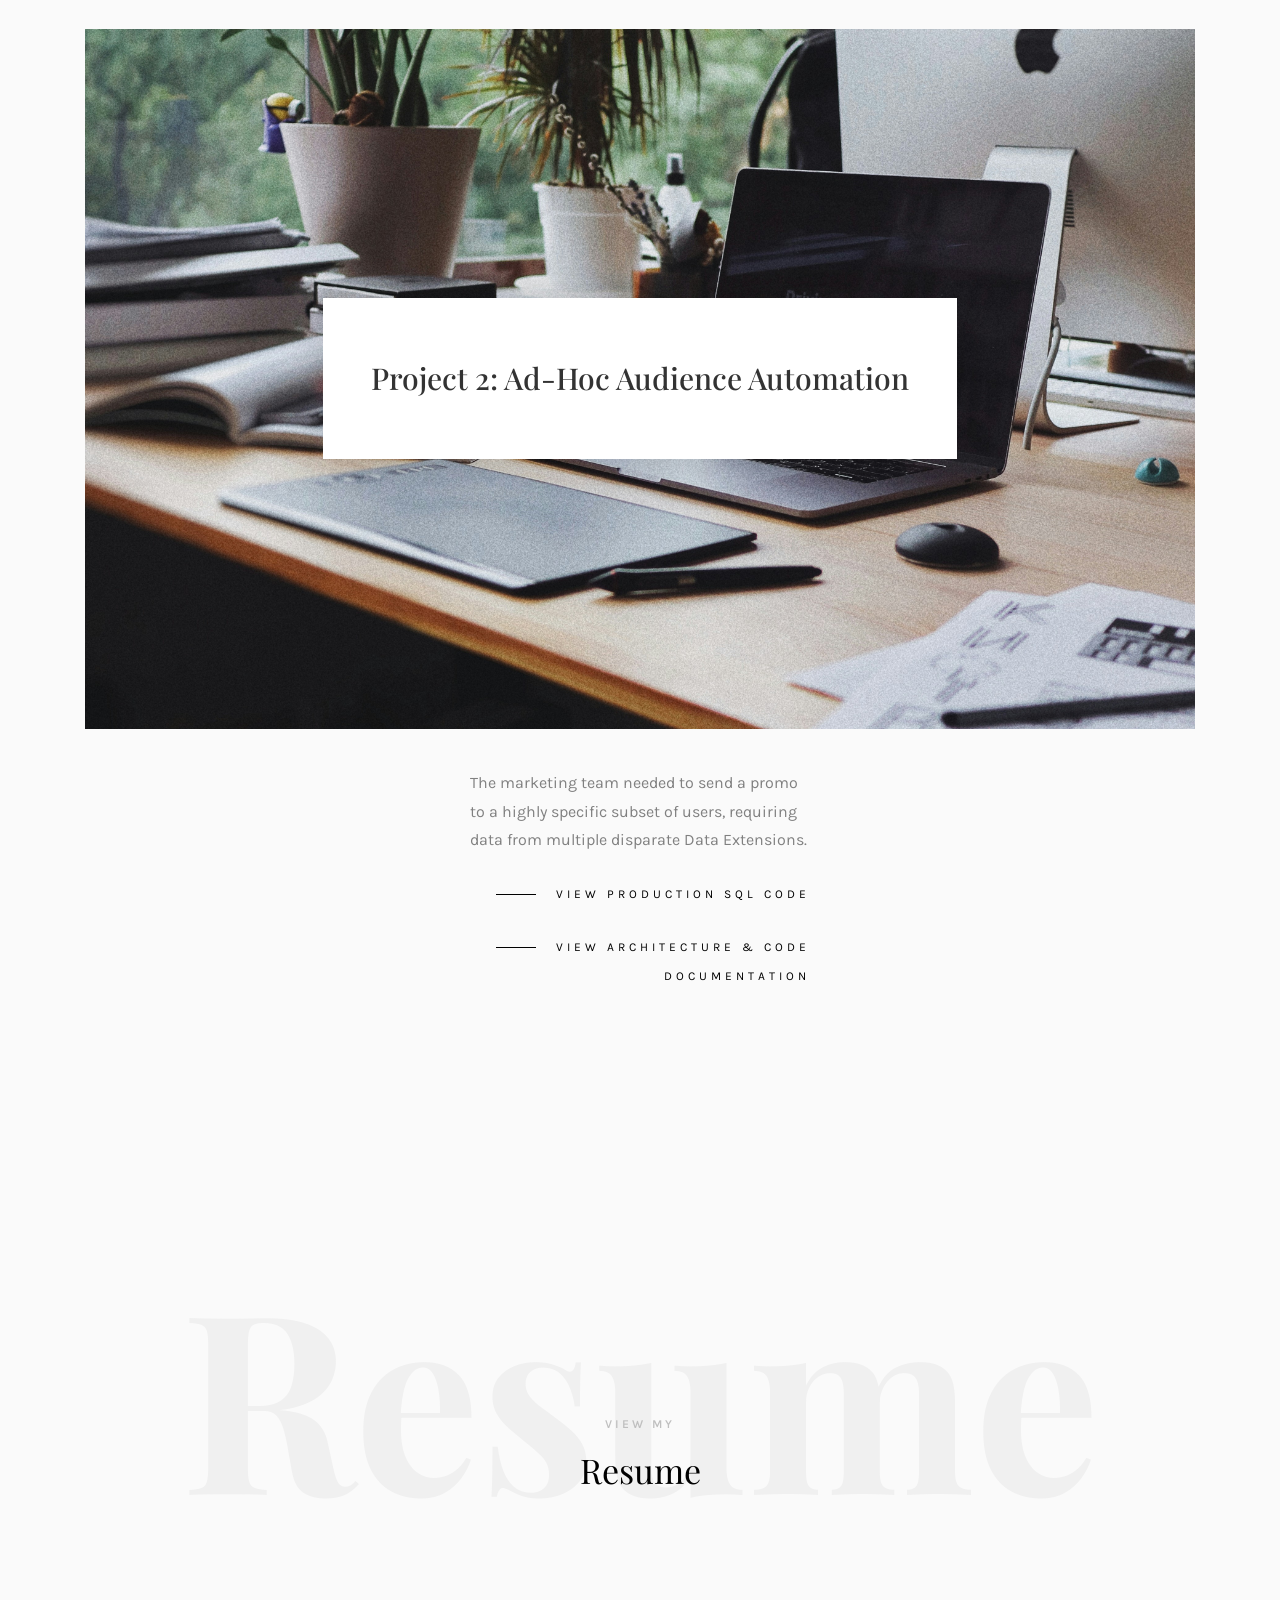
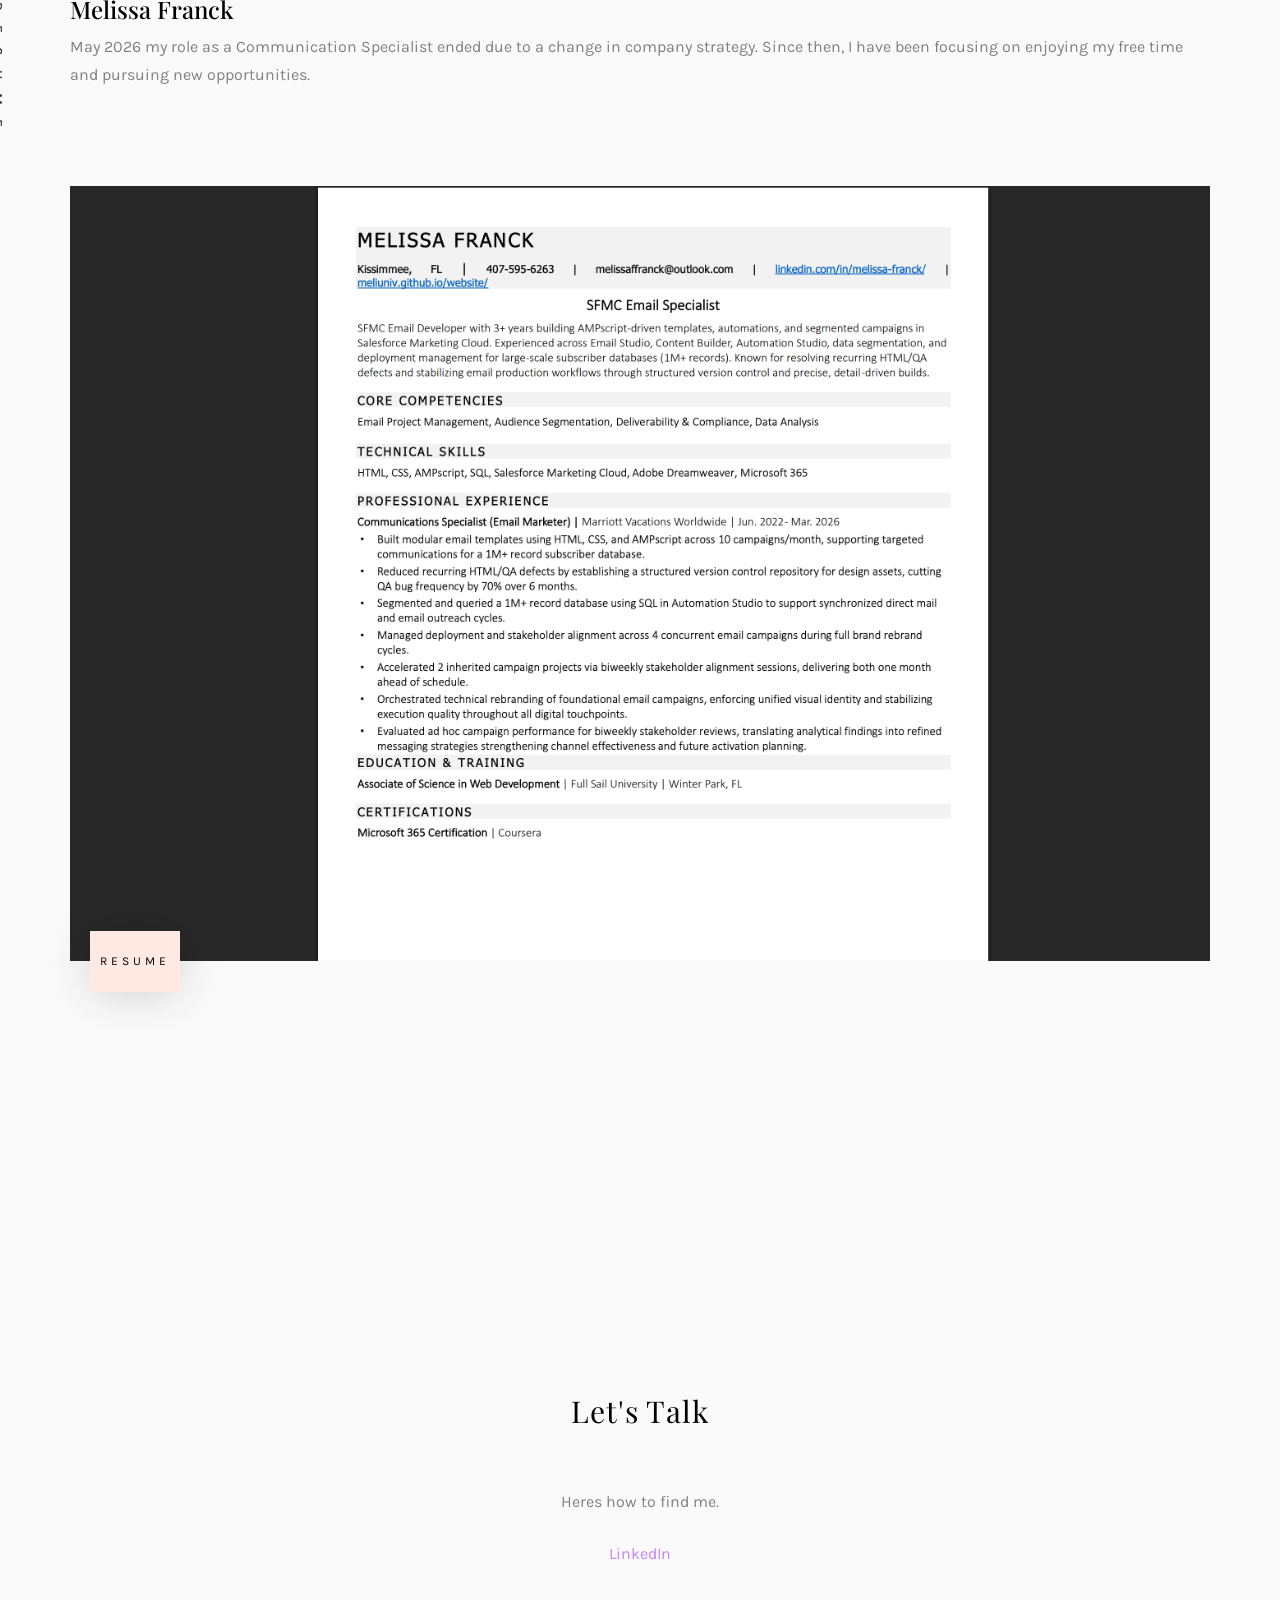
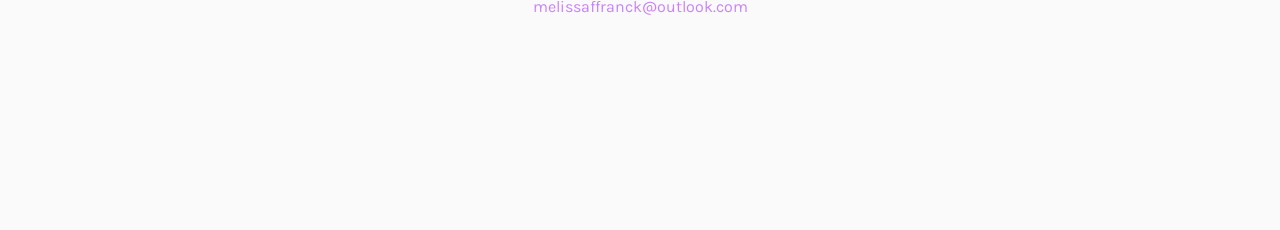
==== commit 1ba48f7e: "revised copy" ====
--- a/index.html
+++ b/index.html
@@ -139,7 +139,7 @@
 								<div class="rotate">
 									<h2 class="heading">About</h2>
 								</div>
-								<p> SFMC Email Specialist with 3.75+ years of
+								<p> SFMC Email Specialist with 3+ years of
 									experience in the travel and hospitality sector. Expert in
 									Salesforce Marketing Cloud, specializing in high-scale
 									audience segmentation using SQL and personalized
@@ -352,7 +352,7 @@
 									<div class="desc">
 										<!--<span class="meta">As of May 2026</span>-->
 										<h2><a href="pdf/FMelissa_Resume.pdf">Melissa Franck</a></h2>
-										<p>May 2026 my role as a Communication Specialist(Email Marketer) ended due to a change in company strategy. Since then, I have been focusing on building emotional brand loyalty and maximizing customer lifetime value through highly visual, personalized messaging.</p>
+										<p>May 2026 my role as a Communication Specialist ended due to a change in company strategy. Since then, I have been focusing on enjoying my free time and pursuing new opportunities.</p>
 									</div>
 								</div>
 							</div>
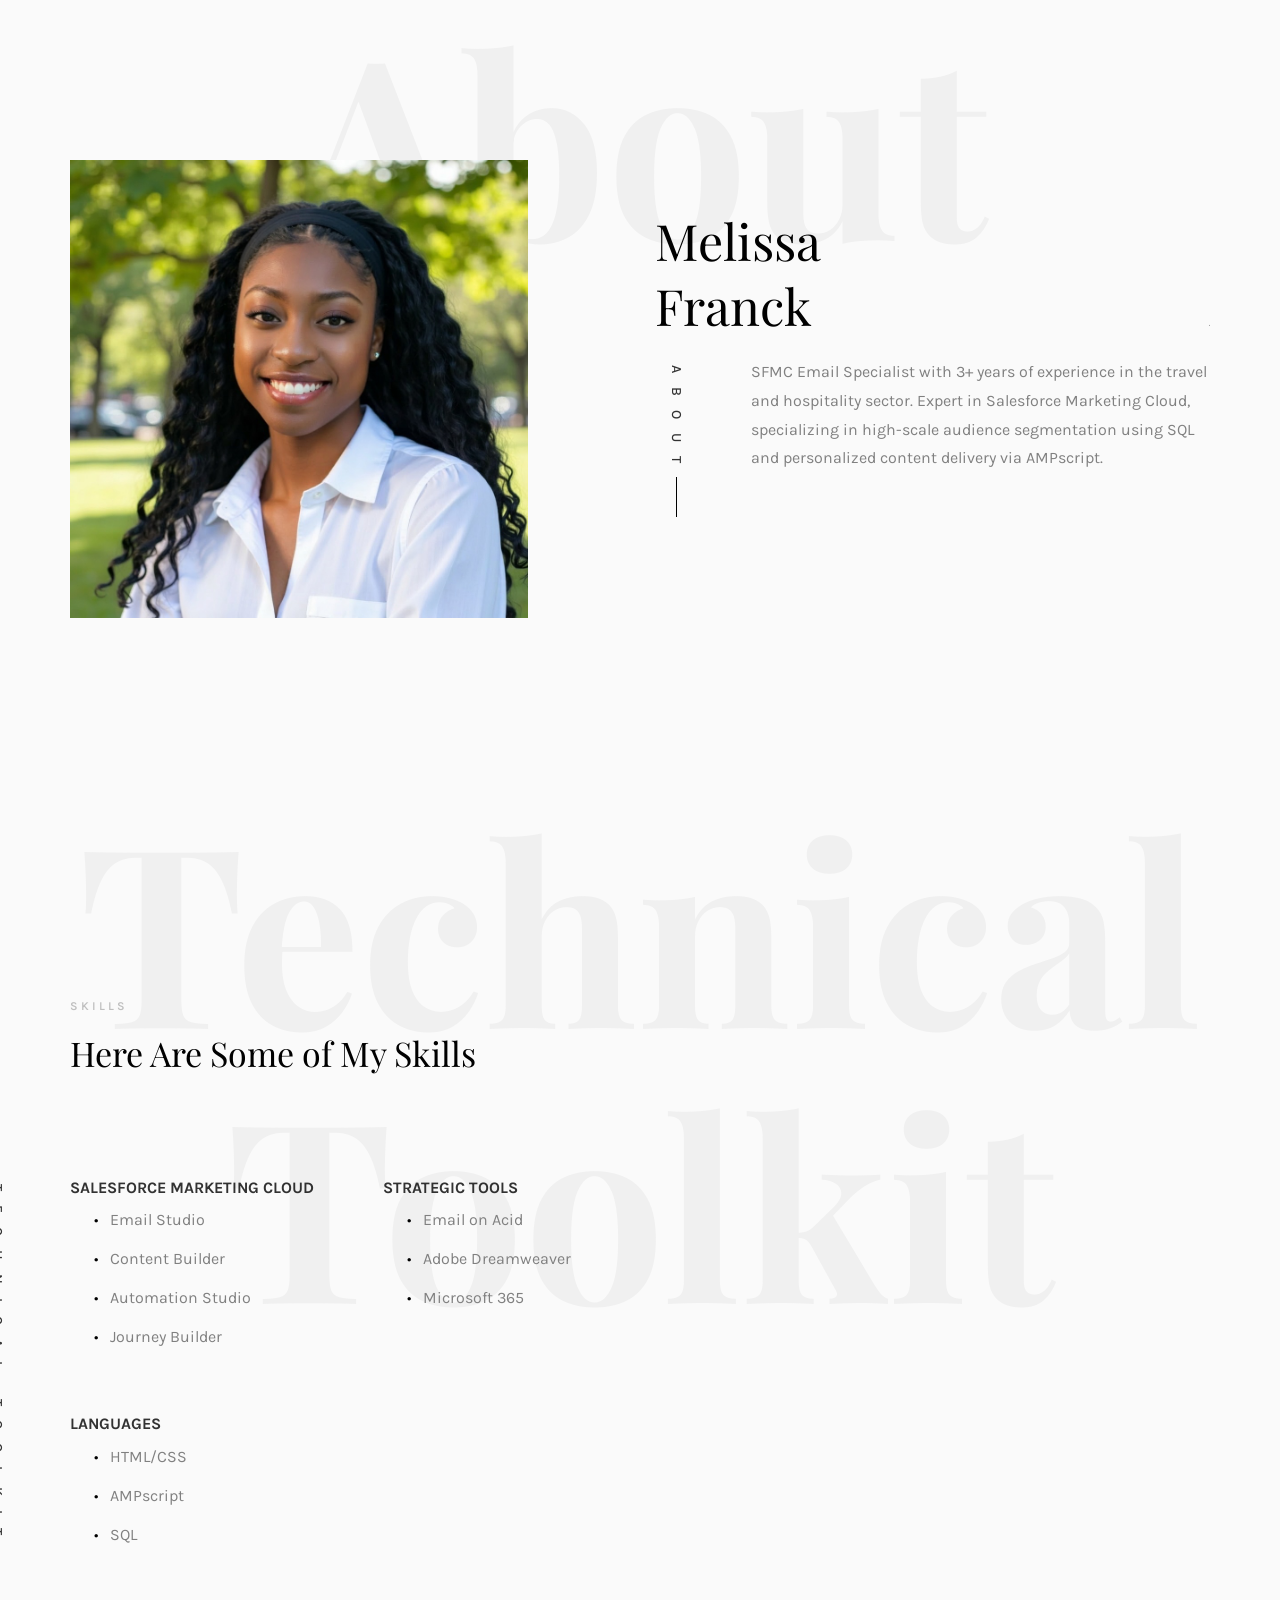
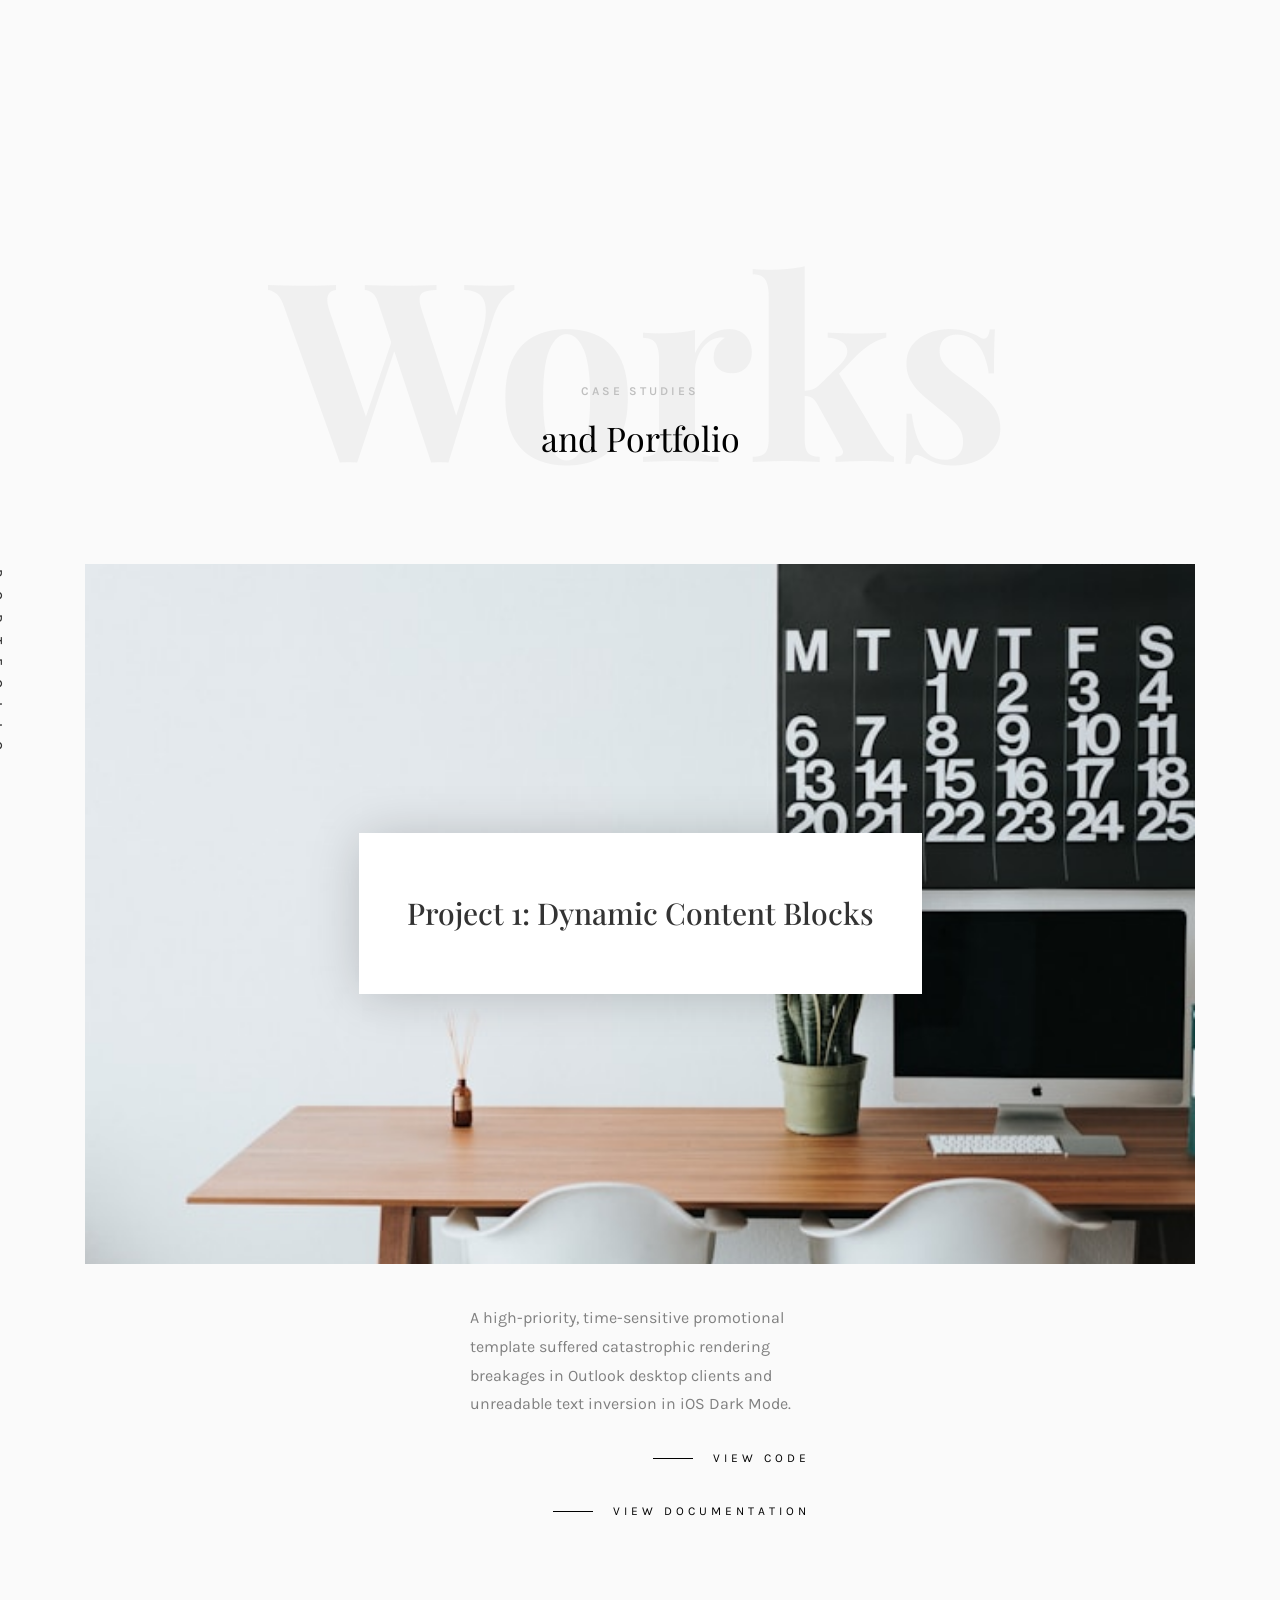
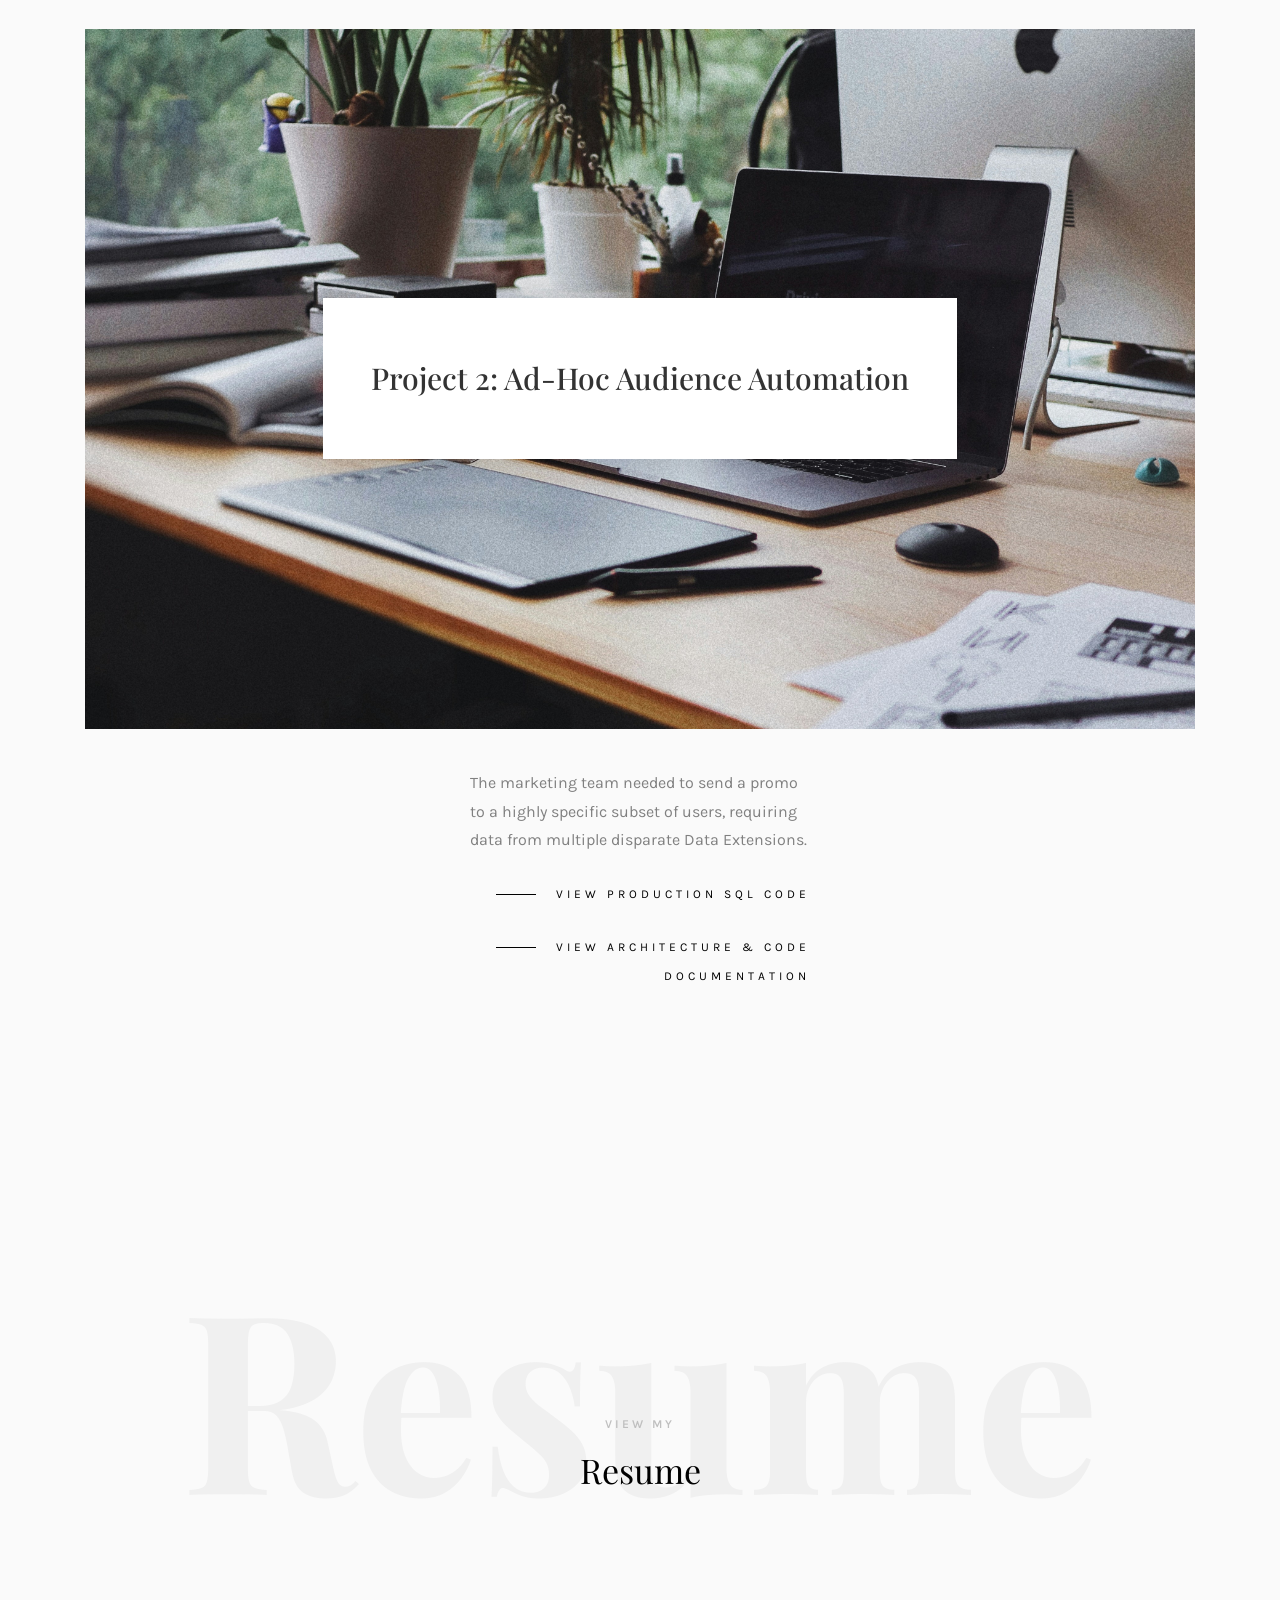
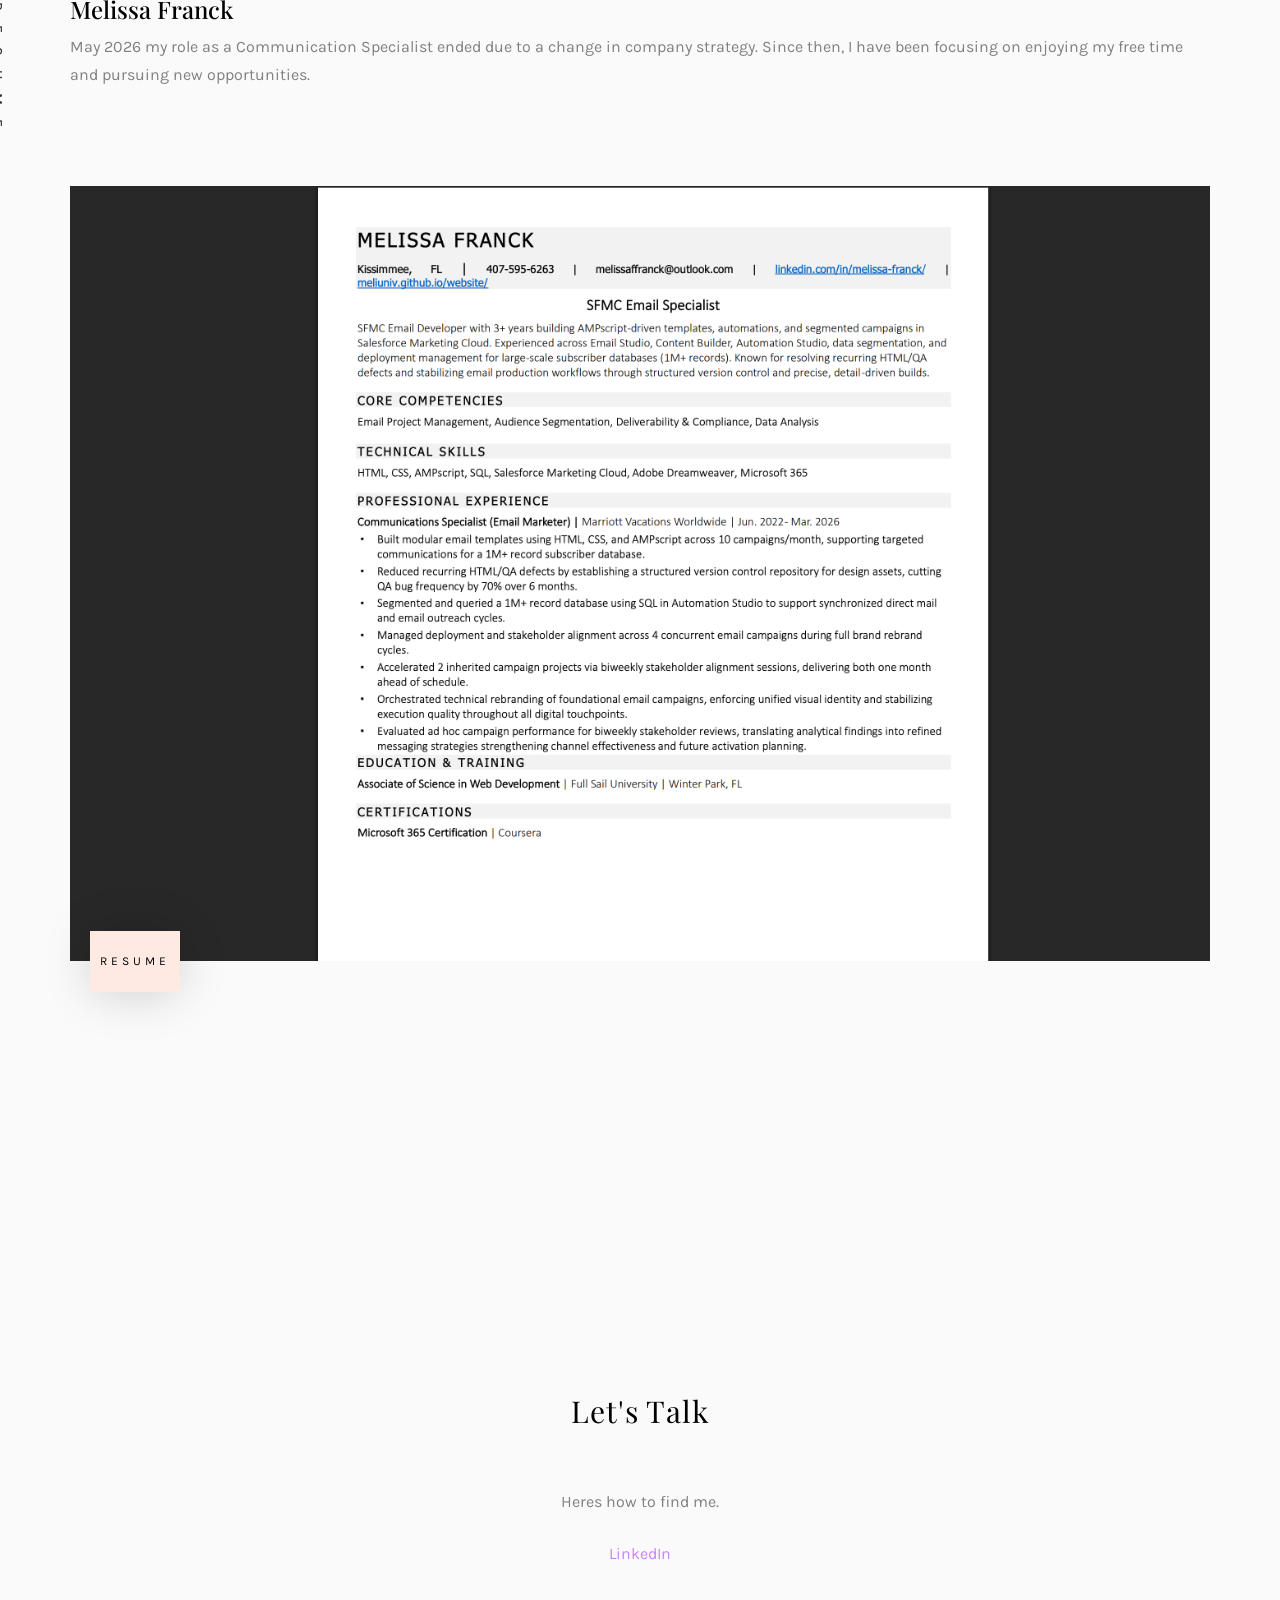
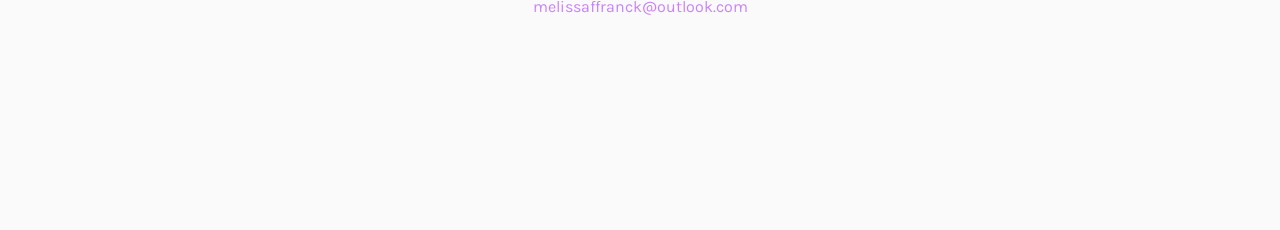
==== commit 31e3620e: "reordered skills" ====
--- a/index.html
+++ b/index.html
@@ -179,8 +179,8 @@
 											<ul>
 												<li>Email Studio</li>
 												<li>Content Builder</li>
-												<li>Journey Builder</li>
-												<li>Automation Studio</li>												
+												<li>Automation Studio</li>
+												<li>Journey Builder</li>																								
 											</ul>
 										</div>
 									
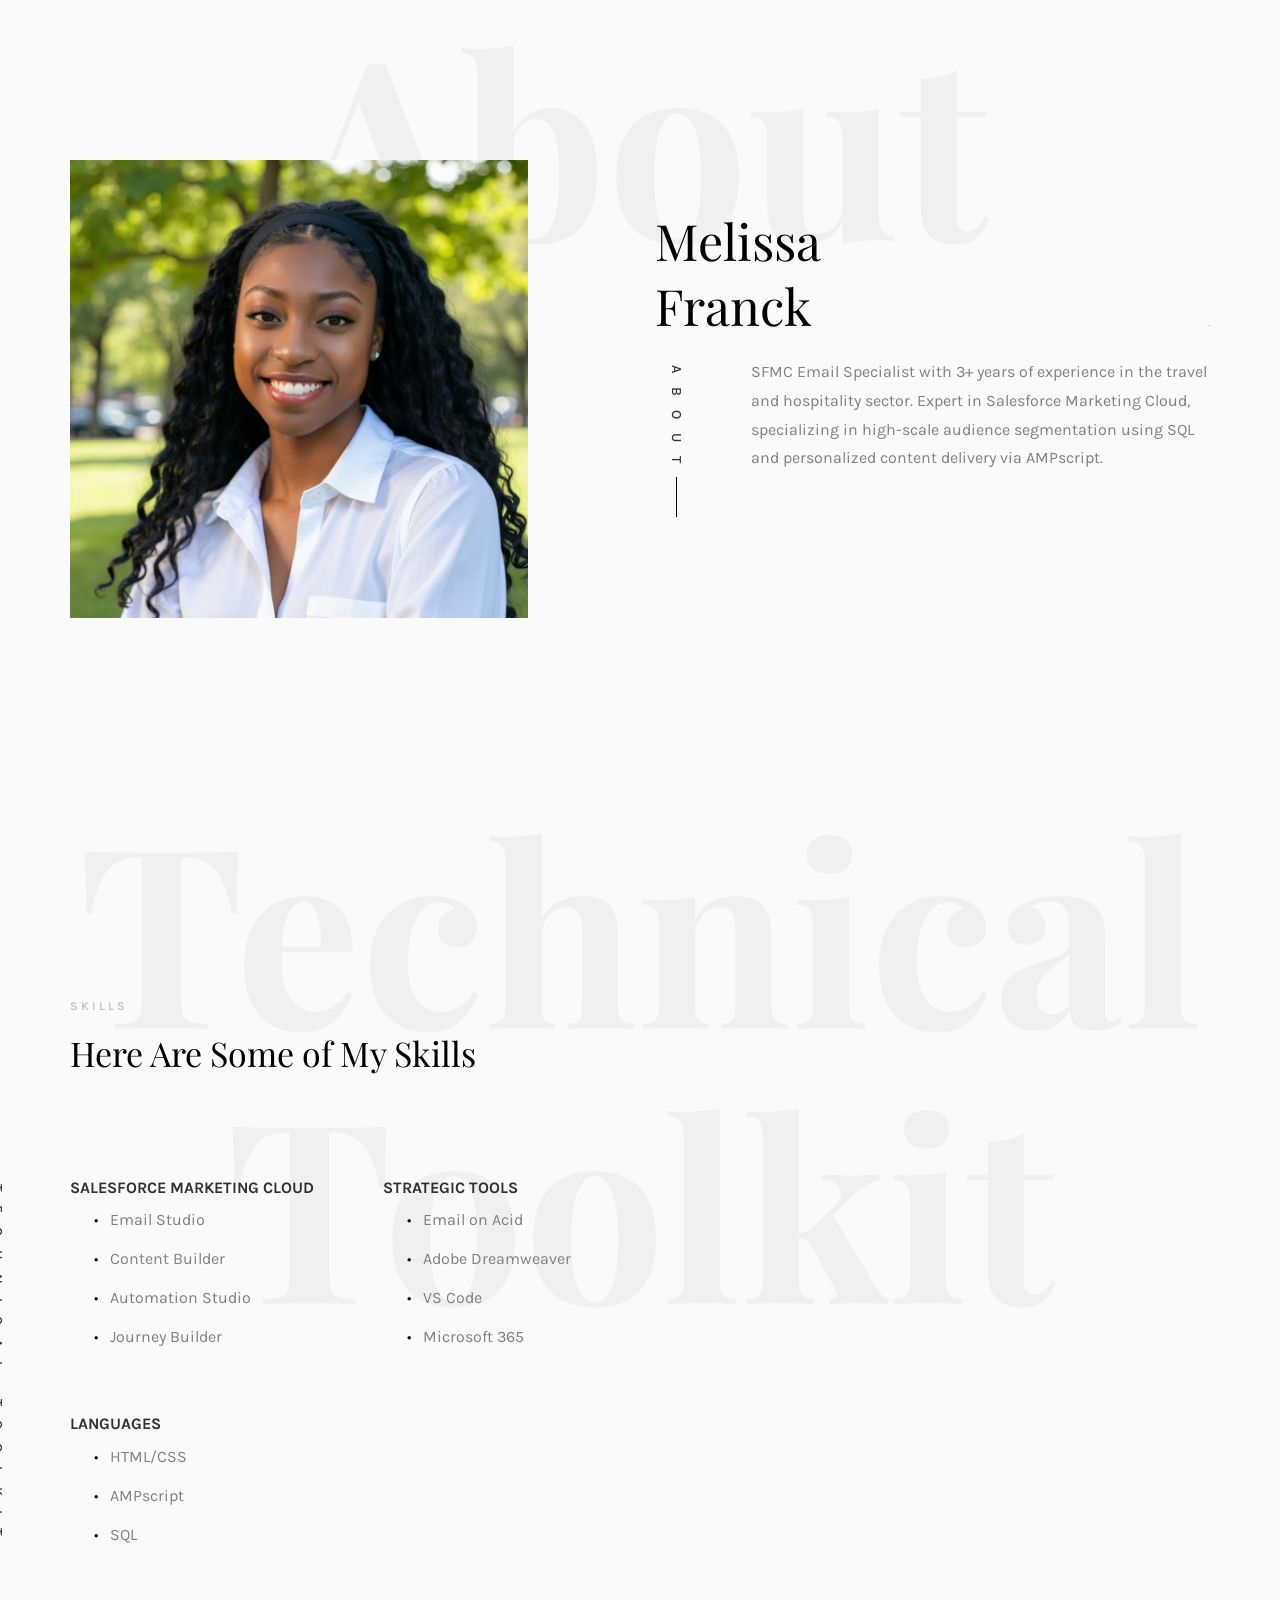
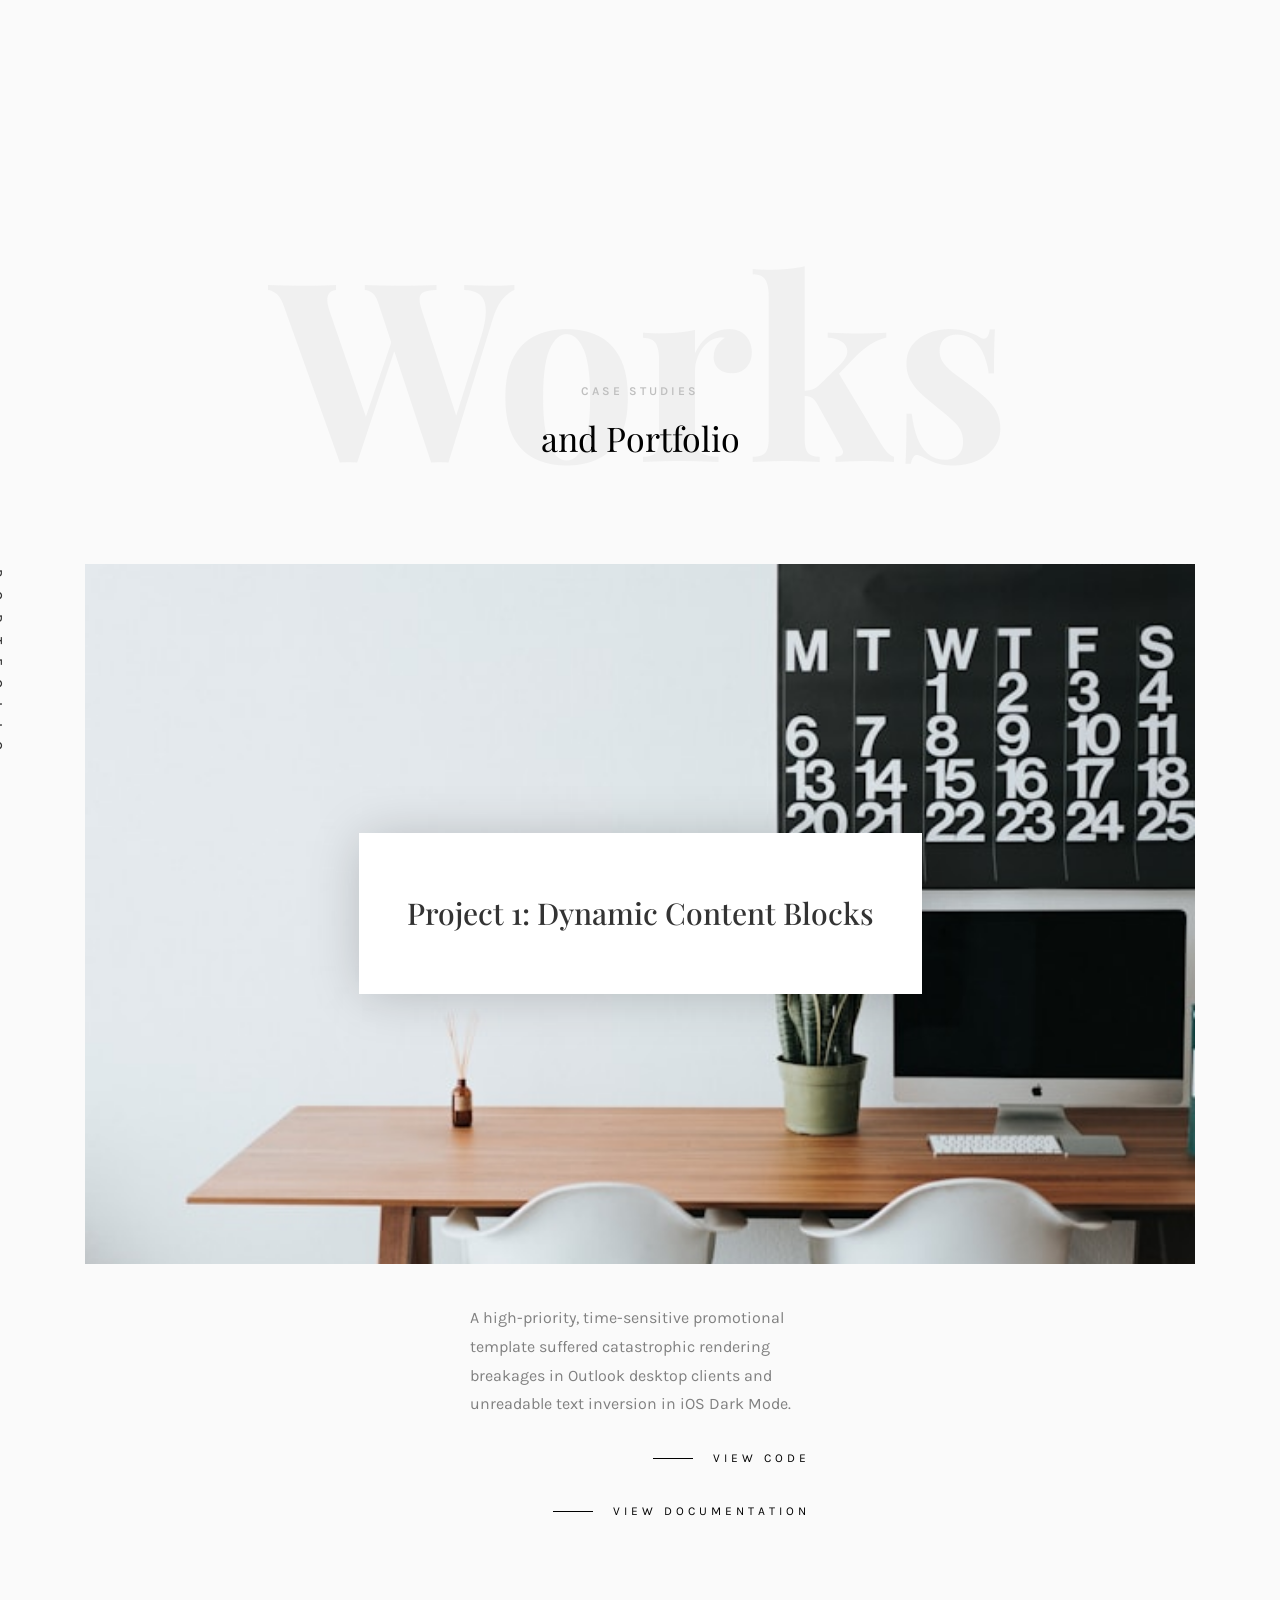
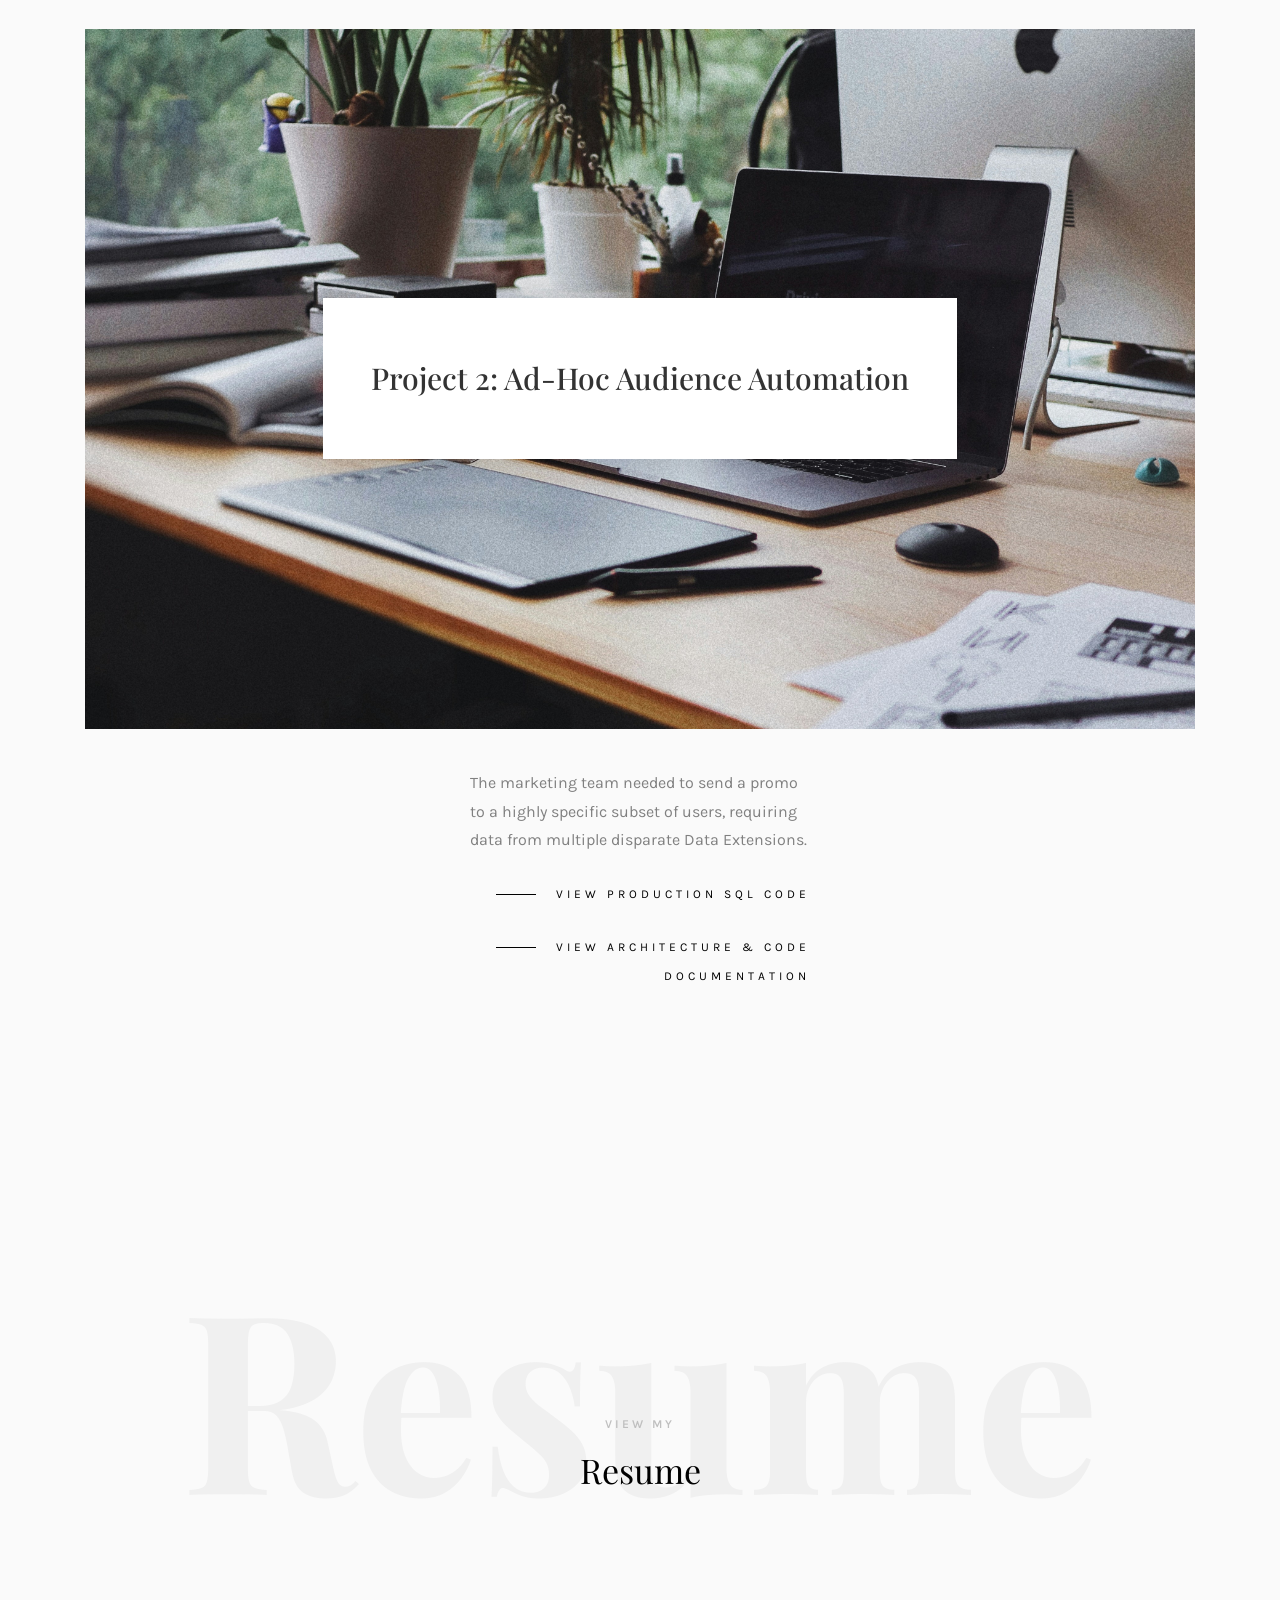
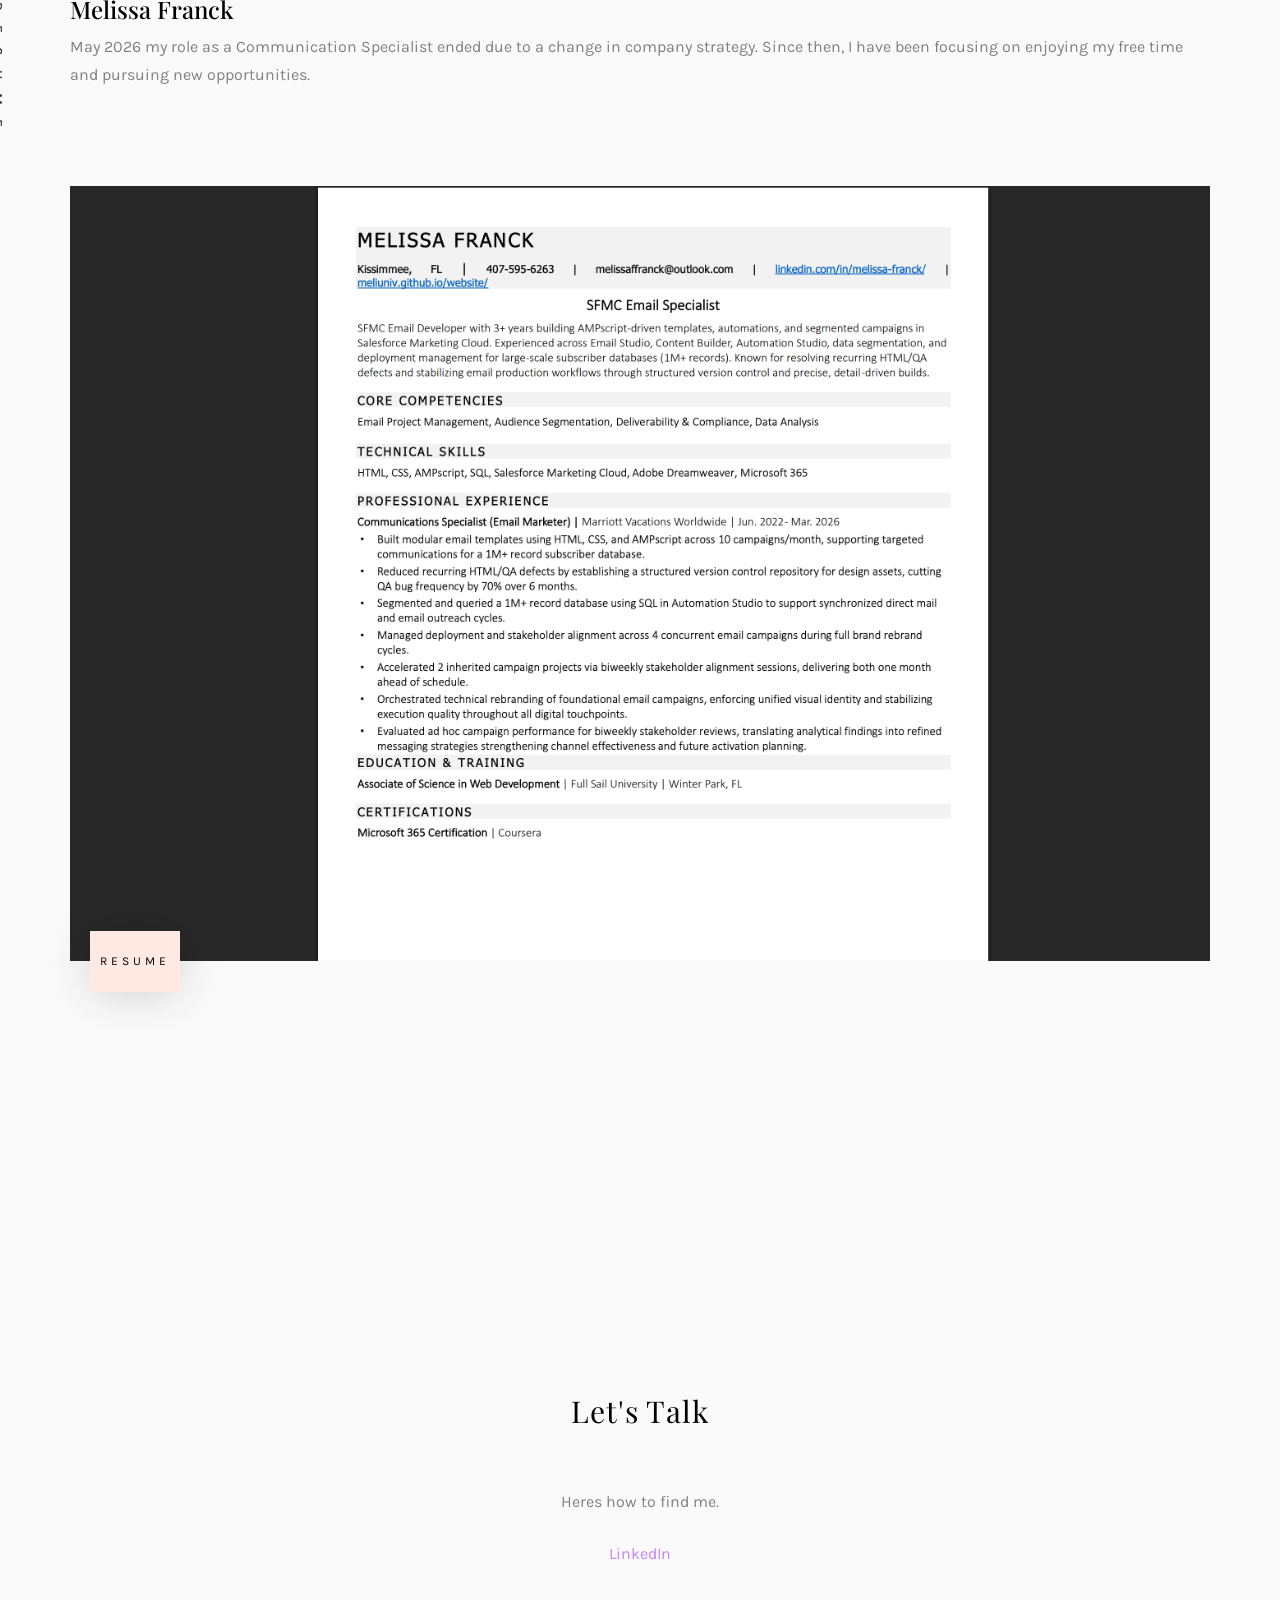
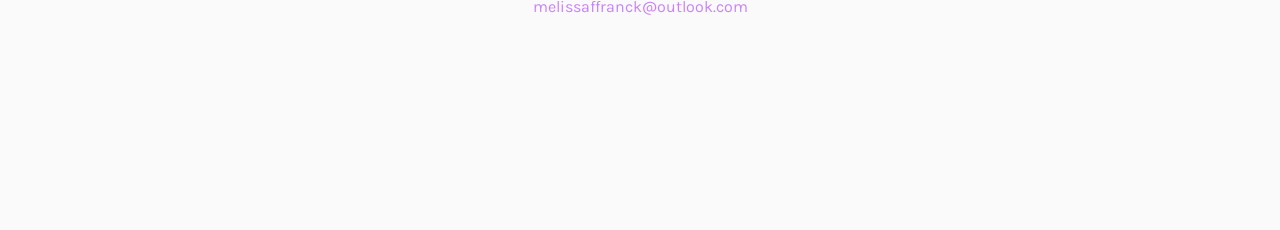
==== commit edc3356b: "added vs code li" ====
--- a/index.html
+++ b/index.html
@@ -202,6 +202,7 @@
 											<ul>
 												<li>Email on Acid</li>
 												<li>Adobe Dreamweaver</li>
+												<li>VS Code</li>
 												<li>Microsoft 365</li>
 											</ul>
 										</div>
